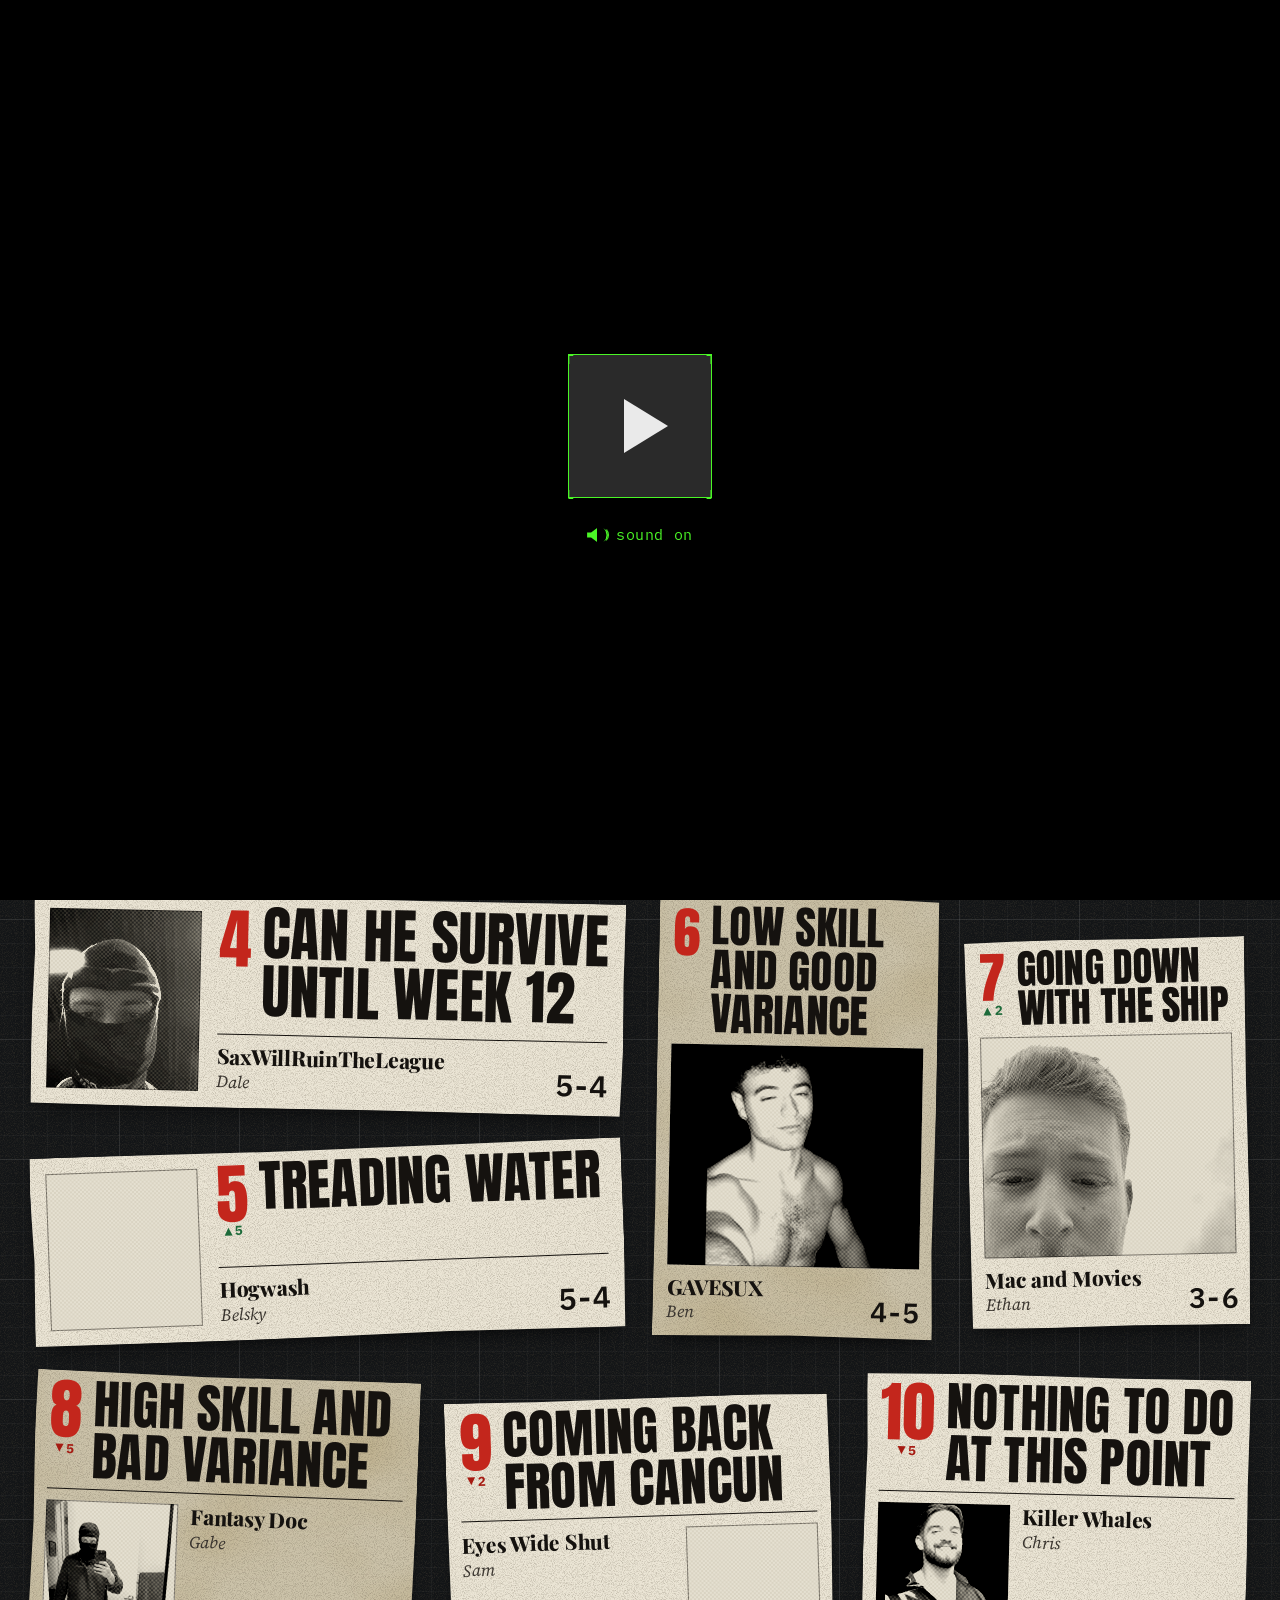
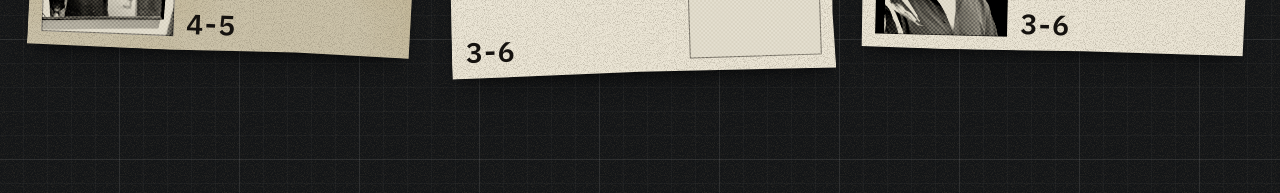
==== index.html @ fb2c1b66 "Week 10 edition: newspaper theme, cutscene, team/standings/history/sim views Baseline before the pri" ====
<!doctype html>
<html lang="en">
<head>
<meta charset="utf-8">
<meta name="viewport" content="width=device-width, initial-scale=1, viewport-fit=cover">
<title>The Brookdale League — Week 10 Power Rankings</title>
<meta name="theme-color" content="#ddd6c4">
<meta name="color-scheme" content="light">
<link rel="icon" type="image/svg+xml" href="data:image/svg+xml,%3Csvg xmlns='http://www.w3.org/2000/svg' viewBox='0 0 64 64'%3E%3Crect width='64' height='64' fill='%23ddd6c4'/%3E%3Crect x='6' y='6' width='52' height='5' fill='%2315120f'/%3E%3Crect x='6' y='13' width='52' height='1.5' fill='%2315120f'/%3E%3Ctext x='32' y='52' text-anchor='middle' font-family='Georgia,Times New Roman,serif' font-weight='700' font-size='44' fill='%2315120f'%3EB%3C/text%3E%3Crect x='6' y='56' width='52' height='3' fill='%23c3261c'/%3E%3C/svg%3E">

<link rel="preconnect" href="https://fonts.googleapis.com">
<link rel="preconnect" href="https://fonts.gstatic.com" crossorigin>
<link rel="stylesheet" href="https://fonts.googleapis.com/css2?family=Anton&family=IBM+Plex+Mono:ital,wght@0,400;0,500;0,600;0,700;1,400&family=Playfair+Display:ital,wght@0,400..900;1,400..900&family=Source+Serif+4:ital,opsz,wght@0,8..60,400..700;1,8..60,400..700&family=UnifrakturCook:wght@700&display=swap">

<link rel="stylesheet" href="css/base.css">
<link rel="stylesheet" href="css/front.css">
<link rel="stylesheet" href="css/intro.css">
<link rel="stylesheet" href="css/team.css">
<link rel="stylesheet" href="css/roster.css">
<link rel="stylesheet" href="css/standings.css">
<link rel="stylesheet" href="css/history.css">
<link rel="stylesheet" href="css/sim.css">
<link rel="stylesheet" href="css/fx.css">
<link rel="stylesheet" href="css/clutter.css">
</head>
<body>
<div id="app"></div>
<noscript>
  <div class="noscript">
    <p class="noscript__name">The Brookdale League</p>
    <p>Week 10 Power Rankings. This site needs JavaScript turned on.</p>
  </div>
</noscript>

<script src="js/data.js"></script>
<script src="js/writeups.js"></script>
<script src="js/history.js"></script>
<script src="js/players.js"></script>
<script src="js/stats.js"></script>
<script src="js/sim-engine.js"></script>
<script src="js/app.js"></script>
<script src="js/front.js"></script>
<script src="js/charts.js"></script>
<script src="js/roster.js"></script>
<script src="js/team.js"></script>
<script src="js/standings.js"></script>
<script src="js/history-view.js"></script>
<script src="js/sim.js"></script>
<script src="js/atlas.js"></script>
<script src="js/fx.js"></script>
<script src="js/clutter.js"></script>
<script src="js/player.js"></script>
<script src="js/intro.js"></script>
<script>APP.boot();</script>
</body>
</html>
---- css/base.css ----
/* ============================================================================
   THE BROOKDALE LEAGUE — WEEK 10 — base.css
   Tokens, reset, type, paper texture and the shared components every view builds on.

   LOOK   Aged newsprint, black ink, one spot red. Sheets of paper lie on a black cutting mat ("the desk").
          Square corners everywhere. No gradients as decoration, no rounded cards, no blur.

   TOKENS (names are fixed by the build spec)
     --paper --paper-2 --paper-3     newsprint: page stock / fresher clipping stock / yellowed stock
     --ink --ink-2 --ink-3           black ink / body grey / faded (still AA on --paper for text >= 13px)
     --rule                          hairlines
     --red                           the one spot colour (rank numerals, the playoff cut line, hover ink)
     --good --bad                    W / L, up / down
     --desk                          dark backdrop behind clippings
     --hl                            highlighter yellow (use with mix-blend-mode: multiply, see .hl)
     --f-mast --f-scream --f-head --f-body --f-data     the five families
     --shadow-clip                   box-shadow of a clipping lying on the desk or on the page
   Extra tokens (shell's own, free to use):
     --tex-grain --tex-blotch        SVG paper textures, e.g.  background: var(--paper-2) var(--tex-grain);
     --gutter                        side padding of the page (16 / 24 / 32px)
     --page                          max width of a text/table page (1180px);  --page-wide 1600px
     --nav-h                         height of the sticky nav (use for your own sticky offsets: top: var(--nav-h))
     --fs-00 .. --fs-8               type scale: 11 12 13 15 17 21 24 30 36 48 px (rem based)
     --sp-1 .. --sp-8                spacing: 4 8 12 16 24 32 48 64 px

   COMPONENTS  (class — what it is — markup)
     Shell
       .masthead  .masthead__name  .masthead__edition      built by app.js on every route
       .nav  .nav__link[aria-current="page"]               sticky section nav, 4 equal cells on phones
       .view                                               the view root (<main id="view" data-view="...">)
     Layout
       .page            centred content column on the paper, with gutters.  .page--wide for wide compositions.
       .desk            full-bleed black cutting mat; lay .clipping elements on it.  Give it your own padding.
       .stack           vertical rhythm helper: direct children get --stack-gap (default --sp-5) between them.
     Headings and text
       .section-head    <h2 class="section-head"><span>Title</span><small class="section-head__aside">optional</small></h2>
                        thick-thin rule above, hairline below.   .section-head--center: title centred between rules.
       .headline        Anton caps, the tagline / screamer face.  Size it yourself (font-size) — line-height is set.
       .h-serif         Playfair Display display heading.
       .label           small mono caps label (column heads, stat labels).
       .num             tabular figures in the data face.
       .prose           running text (write-ups): measure-limited paragraphs.   .prose--cols: 2 columns from 900px.
       .hl              highlighter-yellow marker stroke behind inline text.
       .rule .rule--thick .rule--double    horizontal rules (<hr class="rule">)
     Clipping
       .clipping        a cut-out piece of paper.  <div class="clipping" style="--rot:-1.5deg"> … </div>
                        --rot (rotation, keep within ±2.5deg), --clip-pad (inner padding), --clip-paper (stock colour).
                        Modifiers: .clipping--aged (yellowed stock)  .clipping--flat (no rotation)
                                   .clipping--cut2 / --cut3 (different scissor cuts)
                                   .clipping--link (use on <a>/<button>: lifts on hover, press feedback, focus ring)
                        Optional first child: <i class="tape"></i> (strip of tape, top centre; .tape--left / .tape--right
                        for a corner strip) or <i class="pin"></i> (red map pin, top centre).
     Photo
       .news-photo      <figure class="news-photo"><img src alt></figure> — printed-on-newsprint treatment
                        (greyscale, hard contrast, halftone screen). Set its size/aspect-ratio yourself; the image covers.
                        --photo-pos (object-position, default 50% 28%).  .news-photo--plain: no halftone screen.
                        --photo-gain is set by APP.photo() to lift underexposed pictures (leave it alone).
                        <figcaption class="news-photo__cap"> for a caption line under it (put it after the figure).
     Tables
       .table-scroll    horizontal scroll container for a wide table (keeps the page from scrolling sideways).
       table.data       dense agate table, tabular figures.  th/td.num = right aligned numbers;  td.team = serif name cell.
                        Modifiers: .data--dense   .data--sticky (first column stays put while scrolling sideways)
                        Rows: tr.is-hl (highlighter)   tr.cut (red playoff cut line under this row)
                        Sortable header: <th aria-sort="descending"><button class="data__sort">PF</button></th>
     Controls
       .btn             button / link button.  .btn--primary (ink)  .btn--red  .btn--ghost (no box)  .btn--sm  .btn--block
       .select          put on the <select> itself.   .input for text/number inputs.   .field = label + control stack.
       .seg             segmented control / tabs: <div class="seg" role="tablist"><button aria-selected="true">…</button>…</div>
                        selected = [aria-selected="true"], [aria-pressed="true"], [aria-current] or .is-on.
                        .seg--block (full width, equal cells)   .seg--scroll (one row, scrolls sideways on phones)
     Stats
       .stat            <div class="stat"><span class="stat__label">Points for</span><b class="stat__value">1,205.52</b>
                        <span class="stat__sub">1st</span></div>   .stat-grid lays a set of them out.
       .tip             a term with a tooltip: <span class="tip" data-tip="Explanation" tabindex="0">xW</span>
                        Any element with data-tip gets the popover (hover on desktop, tap on touch, focus on keyboard);
                        .tip only adds the dotted underline.  data-tip-title adds a bold first line.  Use APP.tip(el, text).
       .tip-pop         the popover itself (built by app.js).
     Results and movement
       .w .l .t         win / loss / tie text colour           .up .down .flat   movement colour
       .res             W/L box: <span class="res res--w">W</span>  (.res--l, .res--t);  .res-row = a strip of them
       .mover           rank/odds movement marker: <span class="mover up">7</span> (▲ / ▼ / bar drawn by CSS). APP.mover(n).
       .odds            odds chip: <span class="odds"><span class="odds__label">Playoffs</span><span class="odds__val">-400</span></span>
                        label part is optional.  Add <span class="odds__delta up">+12</span> for a change.
       .bar             share of a whole as an ink bar: <span class="bar" style="--v: 62%"></span>  (.bar--red / --good / --bad).
                        Fills its cell; give it a width if you need one.
     Utility
       .sr-only         visually hidden, still read by screen readers
   ============================================================================ */

/* ---------- 1. tokens ---------- */
:root {
  --paper:   #ddd6c4;
  --paper-2: #ebe5d5;
  --paper-3: #cbc2a9;
  --ink:     #15120f;
  --ink-2:   #3b3630;
  --ink-3:   #62594d;
  --rule:    rgba(21, 18, 15, 0.3);
  --red:     #c3261c;
  --good:    #1c6a39;
  --bad:     #a61b12;
  --desk:    #131517;
  --hl:      #f6e34f;

  /* print-FX spot inks (comic / offset-print effects: css/fx.css, css/clutter.css, css/intro.css). Deliberately muted. */
  --fx-teal:    #2f8f8a;     /* the "cyan plate" */
  --fx-rose:    #c2456a;     /* the "magenta plate" */
  --fx-mustard: #d9a521;     /* the "yellow plate" */
  --fx-off:     3px;         /* misregistration offset between plates */
  /* halftone screens: use as background-image with your own background-size (e.g. 6px 6px) */
  --fx-dots:      radial-gradient(circle at 50% 50%, currentColor 0 34%, transparent 36%);
  --fx-dots-ink:  radial-gradient(circle at 50% 50%, rgba(21, 18, 15, 0.55) 0 34%, transparent 36%);
  --fx-dots-red:  radial-gradient(circle at 50% 50%, rgba(195, 38, 28, 0.6) 0 34%, transparent 36%);
  --fx-dots-teal: radial-gradient(circle at 50% 50%, rgba(47, 143, 138, 0.6) 0 34%, transparent 36%);
  --fx-hatch:     repeating-linear-gradient(135deg, rgba(21, 18, 15, 0.5) 0 1.5px, transparent 1.5px 6px);

  --f-mast:   "UnifrakturCook", "UnifrakturMaguntia", "Old English Text MT", "Luminari", serif;
  --f-scream: "Anton", "Impact", "Haettenschweiler", "Arial Narrow Bold", "Arial Narrow", sans-serif;
  --f-head:   "Playfair Display", "Didot", "Bodoni 72", "Bodoni MT", Georgia, serif;
  --f-body:   "Source Serif 4", "Source Serif Pro", "Iowan Old Style", "Charter", Georgia, serif;
  --f-data:   "IBM Plex Mono", ui-monospace, "SF Mono", "SFMono-Regular", Menlo, Consolas, monospace;

  --shadow-clip: 0 1px 1px rgba(0, 0, 0, 0.3), 0 3px 5px rgba(0, 0, 0, 0.22), 0 14px 22px -8px rgba(0, 0, 0, 0.5);
  --shadow-lift: 0 2px 2px rgba(0, 0, 0, 0.26), 0 10px 14px rgba(0, 0, 0, 0.24), 0 30px 34px -12px rgba(0, 0, 0, 0.55);

  /* paper grain: fine dark speckle. blotch: large uneven staining. Both tile. */
  --tex-grain: url("data:image/svg+xml,%3Csvg xmlns='http://www.w3.org/2000/svg' width='240' height='240'%3E%3Cfilter id='n' x='0' y='0' width='100%25' height='100%25'%3E%3CfeTurbulence type='fractalNoise' baseFrequency='1.1' numOctaves='2' seed='11' stitchTiles='stitch'/%3E%3CfeColorMatrix values='0 0 0 0 .1 0 0 0 0 .08 0 0 0 0 .05 0 0 0 .7 -.3'/%3E%3C/filter%3E%3Crect width='100%25' height='100%25' filter='url(%23n)'/%3E%3C/svg%3E");
  --tex-blotch: url("data:image/svg+xml,%3Csvg xmlns='http://www.w3.org/2000/svg' width='700' height='700'%3E%3Cfilter id='b' x='0' y='0' width='100%25' height='100%25'%3E%3CfeTurbulence type='fractalNoise' baseFrequency='.006 .009' numOctaves='3' seed='4' stitchTiles='stitch'/%3E%3CfeColorMatrix values='0 0 0 0 .42 0 0 0 0 .32 0 0 0 0 .14 0 0 0 .9 -.36'/%3E%3C/filter%3E%3Crect width='100%25' height='100%25' filter='url(%23b)'/%3E%3C/svg%3E");

  --gutter: 16px;
  --page: 1180px;
  --page-wide: 1600px;
  --nav-h: 46px;

  --fs-00: 0.6875rem;
  --fs-0:  0.75rem;
  --fs-1:  0.8125rem;
  --fs-2:  0.9375rem;
  --fs-3:  1.0625rem;
  --fs-4:  1.3125rem;
  --fs-5:  1.5rem;
  --fs-6:  1.875rem;
  --fs-7:  2.25rem;
  --fs-8:  3rem;

  --sp-1: 4px;  --sp-2: 8px;  --sp-3: 12px; --sp-4: 16px;
  --sp-5: 24px; --sp-6: 32px; --sp-7: 48px; --sp-8: 64px;
}
@media (min-width: 700px)  { :root { --gutter: 24px; } }
@media (min-width: 1100px) { :root { --gutter: 32px; --nav-h: 48px; } }

/* ---------- 2. reset ---------- */
*, *::before, *::after { box-sizing: border-box; }
html {
  -webkit-text-size-adjust: 100%; text-size-adjust: 100%;
  -webkit-tap-highlight-color: transparent;
  background: var(--paper);
}
body {
  margin: 0;
  min-height: 100vh; min-height: 100dvh;
  background: var(--paper) var(--tex-grain);
  color: var(--ink);
  font-family: var(--f-body);
  font-size: var(--fs-3);
  line-height: 1.55;
  font-optical-sizing: auto;
  -webkit-font-smoothing: antialiased; -moz-osx-font-smoothing: grayscale;
  text-rendering: optimizeLegibility;
  overflow-wrap: break-word;
}
h1, h2, h3, h4, h5, h6, p, figure, blockquote, dl, dd, ol, ul { margin: 0; }
ol, ul { padding: 0; list-style: none; }
h1, h2, h3, h4 { font-family: var(--f-head); font-weight: 800; line-height: 1.12; letter-spacing: -0.01em; text-wrap: balance; }
h1 { font-size: var(--fs-7); }
h2 { font-size: var(--fs-6); }
h3 { font-size: var(--fs-5); }
h4 { font-size: var(--fs-4); }
img, svg, video, canvas { display: block; max-width: 100%; }
img { height: auto; }
a { color: inherit; text-decoration-thickness: 1px; text-underline-offset: 0.18em; }
a:hover { color: var(--red); }
button, input, select, textarea { font: inherit; color: inherit; margin: 0; }
button { background: none; border: 0; padding: 0; cursor: pointer; border-radius: 0; }
table { border-collapse: collapse; border-spacing: 0; }
hr { border: 0; margin: 0; }
b, strong { font-weight: 700; }
::selection { background: var(--hl); color: var(--ink); }
:focus-visible { outline: 2px solid var(--red); outline-offset: 2px; }
[tabindex="-1"]:focus { outline: none; }
[hidden] { display: none !important; }

/* While the intro overlay is up the app underneath must not scroll. */
html.intro-active, html.intro-active body { overflow: hidden; }

.sr-only {
  position: absolute !important; width: 1px; height: 1px; margin: -1px; padding: 0; border: 0;
  overflow: hidden; clip: rect(0 0 0 0); clip-path: inset(50%); white-space: nowrap;
}

/* ---------- 3. shell: masthead, nav, view root ---------- */
#app { display: flex; flex-direction: column; min-height: 100vh; min-height: 100dvh; }

.masthead {
  padding: 10px var(--gutter) 0;
  text-align: center;
}
.masthead__name {
  display: block;
  font-family: var(--f-mast); font-weight: 700;
  font-size: clamp(2.05rem, 9.7vw, 5.6rem);
  line-height: 1.02;
  letter-spacing: -0.005em;
  white-space: nowrap;
  color: var(--ink); text-decoration: none;
  padding: 2px 0 8px;
}
.masthead__name:hover { color: var(--ink); }
.masthead__edition {
  display: flex; justify-content: space-between; align-items: baseline; gap: var(--sp-3);
  max-width: var(--page-wide); margin: 0 auto;
  border-top: 3px solid var(--ink);
  padding: 5px 0 6px;
  font-family: var(--f-body); font-weight: 600;
  font-size: var(--fs-1); line-height: 1.3;
  letter-spacing: 0.01em;
  position: relative;
}
.masthead__edition::before {            /* the thin rule of the thick-thin pair */
  content: ""; position: absolute; left: 0; right: 0; top: 2px;
  border-top: 1px solid var(--ink);
}
.masthead__edition > * { padding-top: 3px; white-space: nowrap; }
.masthead__edition time { font-weight: 400; font-style: italic; }

.nav {
  position: sticky; top: 0; z-index: 40;
  display: grid; grid-template-columns: repeat(4, 1fr);
  background: var(--paper) var(--tex-grain);
  border-top: 1px solid var(--ink);
  border-bottom: 2px solid var(--ink);
}
.nav__link {
  display: flex; align-items: center; justify-content: center;
  min-height: var(--nav-h);
  padding: 0 4px;
  font-family: var(--f-head); font-weight: 700;
  font-size: 0.9375rem; line-height: 1;
  letter-spacing: 0.005em;
  white-space: nowrap;
  text-decoration: none; color: var(--ink);
  border-left: 1px solid var(--rule);
}
.nav__link:first-child { border-left: 0; }
.nav__link:hover { color: var(--red); }
.nav__link[aria-current="page"] { background: var(--ink); color: var(--paper-2); border-left-color: var(--ink); }
.nav__link[aria-current="page"] + .nav__link { border-left-color: var(--ink); }
.nav__link:focus-visible { outline-offset: -4px; }
@media (max-width: 359px) { .nav__link { font-size: 0.8125rem; } }

.view { flex: 1 0 auto; display: flow-root; padding-bottom: 88px; min-width: 0; }

@media (min-width: 700px) {
  .masthead { padding-top: 16px; }
  .masthead__name { padding-bottom: 12px; }
  .masthead__edition { font-size: var(--fs-2); padding: 6px 0 8px; }
  .nav { display: flex; justify-content: center; }
  .nav__link { padding: 0 26px; font-size: 1rem; }
  .nav__link:first-child { border-left: 1px solid var(--rule); }
  .nav__link:last-child { border-right: 1px solid var(--rule); }
  .nav__link[aria-current="page"]:last-child { border-right-color: var(--ink); }
}
@media (min-width: 1100px) { .masthead__edition { font-size: var(--fs-3); } }

.noscript { padding: 48px var(--gutter); text-align: center; }
.noscript__name { font-family: var(--f-mast); font-size: 2.2rem; line-height: 1.1; margin-bottom: 12px; }

/* ---------- 4. layout ---------- */
.page { width: min(100% - 2 * var(--gutter), var(--page)); margin-inline: auto; padding-top: var(--sp-5); }
.page--wide { width: min(100% - 2 * var(--gutter), var(--page-wide)); }

.desk {
  background-color: var(--desk);
  background-image:
    var(--tex-grain),
    linear-gradient(rgba(255, 255, 255, 0.075) 1px, transparent 1px),
    linear-gradient(90deg, rgba(255, 255, 255, 0.075) 1px, transparent 1px),
    linear-gradient(rgba(255, 255, 255, 0.032) 1px, transparent 1px),
    linear-gradient(90deg, rgba(255, 255, 255, 0.032) 1px, transparent 1px);
  background-size: 240px 240px, 120px 120px, 120px 120px, 24px 24px, 24px 24px;
  background-position: 0 0, -1px -1px, -1px -1px, -1px -1px, -1px -1px;
  color: var(--paper-2);
}

.stack > * + * { margin-top: var(--stack-gap, var(--sp-5)); }

/* ---------- 5. headings and text ---------- */
.section-head {
  display: flex; align-items: baseline; justify-content: space-between; gap: var(--sp-3);
  position: relative;
  border-top: 3px solid var(--ink);
  border-bottom: 1px solid var(--rule);
  padding: 11px 0 7px;
  font-family: var(--f-head); font-weight: 900;
  font-size: var(--fs-5); line-height: 1.1;
  letter-spacing: -0.012em;
}
.section-head::before { content: ""; position: absolute; left: 0; right: 0; top: 2px; border-top: 1px solid var(--ink); }
.section-head__aside {
  font-family: var(--f-data); font-weight: 500; font-size: var(--fs-0); letter-spacing: 0.02em;
  color: var(--ink-3); white-space: nowrap;
}
.section-head--center { justify-content: center; text-align: center; }
@media (min-width: 700px) { .section-head { font-size: var(--fs-6); padding-top: 13px; } }

.headline {
  font-family: var(--f-scream); font-weight: 400;
  text-transform: uppercase;
  line-height: 0.96;
  letter-spacing: 0.004em;
  text-wrap: balance;
  overflow-wrap: normal; word-break: normal; hyphens: manual;   /* headline words never break mid-word */
  color: var(--ink);
}
.h-serif { font-family: var(--f-head); font-weight: 800; line-height: 1.12; letter-spacing: -0.01em; }
.label {
  font-family: var(--f-data); font-weight: 500; font-size: var(--fs-00);
  text-transform: uppercase; letter-spacing: 0.07em; line-height: 1.3;
  color: var(--ink-3);
}
.num { font-family: var(--f-data); font-variant-numeric: tabular-nums lining-nums; }

.prose { max-width: 66ch; font-size: var(--fs-3); line-height: 1.6; hyphens: auto; }
.prose p + p { margin-top: 0.85em; }
@media (min-width: 900px) {
  .prose--cols { max-width: none; columns: 2; column-gap: 36px; column-rule: 1px solid var(--rule); }
  .prose--cols p { break-inside: avoid-column; }
}

.hl {
  background: linear-gradient(transparent 12%, var(--hl) 12%, var(--hl) 88%, transparent 88%);
  padding: 0 0.18em; margin: 0 -0.18em;
  -webkit-box-decoration-break: clone; box-decoration-break: clone;
  mix-blend-mode: multiply;
}

.rule { border-top: 1px solid var(--rule); }
.rule--thick { border-top: 3px solid var(--ink); }
.rule--double { height: 6px; border-top: 3px solid var(--ink); border-bottom: 1px solid var(--ink); }

/* ---------- 6. clipping ---------- */
.clipping {
  --rot: 0deg;
  --clip-pad: 14px;
  --clip-paper: var(--paper-2);
  --cut: polygon(0 2px, 31% 0, 67% 1px, 100% 0, calc(100% - 1px) 38%, 100% 71%, calc(100% - 2px) 100%, 58% calc(100% - 1px), 22% 100%, 1px calc(100% - 1px), 0 64%, 2px 27%);
  position: relative; isolation: isolate;
  display: block;
  padding: var(--clip-pad);
  color: var(--ink);
  text-decoration: none;
  transform: rotate(var(--rot));
}
.clipping::before {                      /* the paper, scissor-cut */
  content: ""; position: absolute; inset: 0; z-index: -1;
  background: var(--clip-paper) var(--tex-grain);
  clip-path: var(--cut);
}
.clipping::after {                       /* its shadow on the desk */
  content: ""; position: absolute; inset: 3px; z-index: -2;
  box-shadow: var(--shadow-clip);
  transition: box-shadow 0.16s ease;
}
.clipping--aged { --clip-paper: var(--paper-3); }
.clipping--aged::before { background: var(--tex-grain), var(--tex-blotch), var(--clip-paper); }
.clipping--flat { --rot: 0deg; }
.clipping--cut2 { --cut: polygon(1px 0, 44% 2px, 100% 0, 100% 52%, calc(100% - 2px) 100%, 70% calc(100% - 2px), 36% 100%, 0 calc(100% - 1px), 2px 55%, 0 20%); }
.clipping--cut3 { --cut: polygon(0 0, 24% 1px, 80% 0, calc(100% - 1px) 2px, 100% 44%, calc(100% - 2px) 80%, 100% 100%, 49% calc(100% - 2px), 0 100%, 1px 70%, 0 33%); }

.clipping--link { cursor: pointer; transition: transform 0.16s cubic-bezier(0.2, 0.7, 0.3, 1); -webkit-touch-callout: none; }
.clipping--link:hover { color: var(--ink); }
@media (hover: hover) {
  .clipping--link:hover { transform: rotate(calc(var(--rot) * 0.25)) translateY(-4px) scale(1.012); z-index: 2; }
  .clipping--link:hover::after { box-shadow: var(--shadow-lift); }
}
.clipping--link:active { transform: rotate(var(--rot)) scale(0.985); }
.clipping--link:focus-visible { outline: 3px solid var(--red); outline-offset: 3px; z-index: 2; }

.tape {
  position: absolute; z-index: 1; top: -11px; left: 50%;
  width: 92px; height: 24px; margin-left: -46px;
  background: rgba(226, 214, 160, 0.62);
  box-shadow: 0 1px 2px rgba(0, 0, 0, 0.18);
  transform: rotate(-2.5deg);
  clip-path: polygon(0 0, 3% 22%, 0 44%, 3% 68%, 0 100%, 100% 100%, 97% 76%, 100% 52%, 97% 28%, 100% 0);
  pointer-events: none;
}
.tape--left  { left: 4px; top: -6px; margin-left: -30px; transform: rotate(-38deg); }
.tape--right { left: auto; right: 4px; top: -6px; margin-left: 0; margin-right: -30px; transform: rotate(36deg); }
.pin {
  position: absolute; z-index: 1; top: -7px; left: 50%;
  width: 16px; height: 16px; margin-left: -8px; border-radius: 50%;
  background: var(--red);
  box-shadow: inset -2px -3px 0 rgba(0, 0, 0, 0.25), inset 2px 2px 0 rgba(255, 255, 255, 0.28), 2px 5px 4px rgba(0, 0, 0, 0.45);
  pointer-events: none;
}

/* ---------- 7. newspaper photo ---------- */
.news-photo {
  --photo-pos: 50% 28%;
  position: relative; isolation: isolate;
  overflow: hidden;
  background: #d9d3c2;
  outline: 1px solid rgba(21, 18, 15, 0.55); outline-offset: -1px;
}
.news-photo img {
  width: 100%; height: 100%;
  object-fit: cover; object-position: var(--photo-pos);
  filter: grayscale(1) brightness(var(--photo-gain, 1)) contrast(1.32) brightness(1.1);   /* --photo-gain: set by APP.photo for underexposed pictures */
  mix-blend-mode: multiply;               /* whites become bare newsprint, blacks stay ink */
}
.news-photo::after {                      /* halftone screen: 45deg dot lattice that eats into the ink */
  content: ""; position: absolute; inset: 0; pointer-events: none;
  background-image:
    radial-gradient(circle at 25% 25%, #e6e0d0 0, #e6e0d0 26%, transparent 31%),
    radial-gradient(circle at 75% 75%, #e6e0d0 0, #e6e0d0 26%, transparent 31%);
  background-size: 4px 4px;
  mix-blend-mode: soft-light;
  opacity: 0.85;
}
.news-photo--plain::after { display: none; }
.news-photo.is-missing img { visibility: hidden; }
.news-photo__cap {
  margin-top: 6px;
  font-family: var(--f-body); font-size: var(--fs-1); line-height: 1.35; color: var(--ink-2);
}

/* ---------- 8. tables ---------- */
.table-scroll {
  position: relative;                      /* contains absolutely positioned bits (.sr-only) so they scroll with the table */
  overflow-x: auto; overscroll-behavior-x: contain;
  -webkit-overflow-scrolling: touch;
  scrollbar-width: thin; scrollbar-color: var(--ink-3) transparent;
  max-width: 100%;
}
.table-scroll::-webkit-scrollbar { height: 6px; }
.table-scroll::-webkit-scrollbar-thumb { background: var(--ink-3); }

.data {
  width: 100%;
  font-family: var(--f-data); font-size: var(--fs-1); line-height: 1.25;
  font-variant-numeric: tabular-nums lining-nums;
  border-top: 2px solid var(--ink);
  border-bottom: 2px solid var(--ink);
}
.data caption {
  caption-side: top; text-align: left; padding: 0 0 6px;
  font-family: var(--f-head); font-weight: 800; font-size: var(--fs-4); line-height: 1.15;
}
.data th, .data td { padding: 9px 10px; text-align: left; vertical-align: middle; white-space: nowrap; }
.data th:first-child, .data td:first-child { padding-left: 4px; }
.data th:last-child, .data td:last-child { padding-right: 4px; }
.data thead th {
  font-weight: 600; font-size: var(--fs-00); text-transform: uppercase; letter-spacing: 0.06em;
  color: var(--ink-2);
  border-bottom: 1px solid var(--ink);
  padding-top: 7px; padding-bottom: 6px;
  vertical-align: bottom;
}
.data tbody tr + tr > * { border-top: 1px solid var(--rule); }
.data tbody th { font-weight: 600; }
.data .num { text-align: right; }
.data .ctr { text-align: center; }
.data td.team, .data th.team {
  font-family: var(--f-head); font-weight: 700; font-size: var(--fs-2); letter-spacing: -0.005em;
}
.data td.team a, .data th.team a { text-decoration: none; }
.data td.team a:hover, .data th.team a:hover { text-decoration: underline; }
.data tfoot td, .data tfoot th { border-top: 1px solid var(--ink); font-weight: 600; }
.data--dense th, .data--dense td { padding: 5px 7px; }
.data--dense { font-size: var(--fs-0); }
@media (min-width: 700px) { .data { font-size: 0.875rem; } .data--dense { font-size: var(--fs-1); } }
@media (hover: hover) { .data tbody tr:hover > * { background: rgba(21, 18, 15, 0.055); } }
.data tr.is-hl > * { background: rgba(246, 227, 79, 0.5); }
.data tbody tr.cut > * { border-bottom: 2px solid var(--red); }
.data tbody tr.cut + tr > * { border-top: 0; }

.data--sticky th:first-child, .data--sticky td:first-child {
  position: sticky; left: 0; z-index: 1;
  background: var(--paper) var(--tex-grain);
  box-shadow: 1px 0 0 var(--rule);
}
.data--sticky tr.is-hl > :first-child { background: #ecdf8a; }

.data__sort {
  font: inherit; text-transform: inherit; letter-spacing: inherit; color: inherit;
  display: inline-flex; align-items: center; gap: 4px;
  min-height: 32px; margin: -8px 0; padding: 0;
  cursor: pointer;
}
.data__sort::after { content: ""; width: 0; height: 0; border: 4px solid transparent; border-top-color: var(--rule); border-bottom: 0; }
th[aria-sort="descending"] .data__sort::after { border-top-color: var(--red); }
th[aria-sort="ascending"] .data__sort::after { border: 4px solid transparent; border-bottom-color: var(--red); border-top: 0; }
th[aria-sort] { color: var(--ink); }
@media (pointer: coarse) { .data__sort { min-height: 44px; min-width: 44px; margin: -14px 0; } .data th.num .data__sort { justify-content: flex-end; } }

/* ---------- 9. controls ---------- */
.btn {
  display: inline-flex; align-items: center; justify-content: center; gap: 8px;
  min-height: 44px; padding: 0 18px;
  font-family: var(--f-data); font-weight: 600; font-size: var(--fs-2); line-height: 1;
  letter-spacing: 0.01em;
  color: var(--ink); background: var(--paper-2);
  border: 1.5px solid var(--ink);
  box-shadow: 3px 3px 0 var(--ink);
  text-decoration: none; white-space: nowrap;
  cursor: pointer; user-select: none; -webkit-user-select: none;
  transition: transform 0.06s ease, box-shadow 0.06s ease;
}
.btn:hover { color: var(--ink); background: var(--hl); }
.btn:active { transform: translate(3px, 3px); box-shadow: 0 0 0 var(--ink); }
.btn--primary { background: var(--ink); color: var(--paper-2); box-shadow: 3px 3px 0 var(--ink-3); }
.btn--primary:hover { background: var(--red); color: #fff; border-color: var(--red); }
.btn--red { background: var(--red); color: #fff; border-color: var(--ink); }
.btn--red:hover { background: var(--ink); color: var(--paper-2); }
.btn--ghost { background: transparent; border-color: transparent; box-shadow: none; padding: 0 8px; text-decoration: underline; text-underline-offset: 0.2em; }
.btn--ghost:hover { background: transparent; color: var(--red); }
.btn--ghost:active { transform: none; }
.btn--sm { min-height: 36px; padding: 0 12px; font-size: var(--fs-1); box-shadow: 2px 2px 0 var(--ink); }
.btn--sm:active { transform: translate(2px, 2px); }
.btn--block { display: flex; width: 100%; }
.btn[disabled], .btn[aria-disabled="true"] { opacity: 0.45; pointer-events: none; box-shadow: none; }
@media (pointer: coarse) { .btn--sm { min-height: 44px; } }

.select, .input {
  min-height: 44px; max-width: 100%;
  padding: 0 12px;
  font-family: var(--f-data); font-weight: 500; font-size: 1rem; line-height: 1.2;   /* 16px: no zoom-on-focus on iOS */
  color: var(--ink); background-color: var(--paper-2);
  border: 1.5px solid var(--ink); border-radius: 0;
  -webkit-appearance: none; appearance: none;
}
.select {
  padding-right: 38px;
  background-image: url("data:image/svg+xml,%3Csvg xmlns='http://www.w3.org/2000/svg' width='12' height='8' viewBox='0 0 12 8'%3E%3Cpath d='M0 0h12L6 8z' fill='%2315120f'/%3E%3C/svg%3E");
  background-repeat: no-repeat; background-position: right 13px center;
  cursor: pointer; text-overflow: ellipsis;
}
.select:hover, .input:hover { background-color: #f3eee0; }
.select:focus-visible, .input:focus-visible { outline: 2px solid var(--red); outline-offset: 1px; }
.field { display: flex; flex-direction: column; gap: 5px; min-width: 0; }
.field > .label { color: var(--ink-2); }

.seg {
  display: inline-flex; max-width: 100%;
  border: 1.5px solid var(--ink);
  background: var(--paper-2);
}
.seg > * {
  flex: 0 0 auto;
  display: inline-flex; align-items: center; justify-content: center;
  min-height: 44px; padding: 0 14px;
  font-family: var(--f-data); font-weight: 600; font-size: var(--fs-1); line-height: 1; letter-spacing: 0.01em;
  color: var(--ink); background: transparent; text-decoration: none; white-space: nowrap;
  border: 0; border-left: 1.5px solid var(--ink); border-radius: 0;
  cursor: pointer;
}
.seg > :first-child { border-left: 0; }
.seg > :hover { background: var(--hl); color: var(--ink); }
.seg > [aria-selected="true"], .seg > [aria-pressed="true"], .seg > [aria-current], .seg > .is-on,
.seg > [aria-selected="true"]:hover, .seg > [aria-pressed="true"]:hover, .seg > [aria-current]:hover, .seg > .is-on:hover {
  background: var(--ink); color: var(--paper-2);
}
.seg > :focus-visible { outline-offset: -4px; }
.seg--block { display: flex; }
.seg--block > * { flex: 1 1 0; min-width: 0; padding: 0 6px; }
.seg--scroll { display: flex; overflow-x: auto; scrollbar-width: none; -webkit-overflow-scrolling: touch; }
.seg--scroll::-webkit-scrollbar { display: none; }

/* ---------- 10. stats, tooltip ---------- */
.stat-grid { display: grid; grid-template-columns: repeat(auto-fill, minmax(132px, 1fr)); gap: var(--sp-4) var(--sp-5); }
.stat { display: flex; flex-direction: column; gap: 2px; border-top: 2px solid var(--ink); padding-top: 7px; min-width: 0; }
.stat__label {
  font-family: var(--f-data); font-weight: 500; font-size: var(--fs-00);
  text-transform: uppercase; letter-spacing: 0.07em; line-height: 1.3; color: var(--ink-3);
}
.stat__value {
  font-family: var(--f-data); font-weight: 600; font-size: var(--fs-5); line-height: 1.1;
  font-variant-numeric: tabular-nums lining-nums; letter-spacing: -0.02em;
}
.stat__sub { font-family: var(--f-data); font-size: var(--fs-0); line-height: 1.3; color: var(--ink-2); }

.tip { text-decoration: underline dotted var(--ink-3); text-decoration-thickness: 1px; text-underline-offset: 0.22em; cursor: help; }
[data-tip] { -webkit-touch-callout: none; }
@media (pointer: coarse) {                /* a 44px tall tap area around a tooltip term, without moving the text */
  .tip { position: relative; }
  .tip::after { content: ""; position: absolute; left: -8px; right: -8px; top: 50%; height: 44px; min-width: 44px; transform: translateY(-50%); }
}
.tip-pop {
  position: fixed; z-index: 90; left: 0; top: 0;
  width: max-content; max-width: min(280px, calc(100vw - 16px));
  padding: 9px 11px 10px;
  background: var(--ink); color: var(--paper-2);
  font-family: var(--f-data); font-weight: 400; font-size: var(--fs-0); line-height: 1.45;
  white-space: pre-line; text-align: left; text-transform: none; letter-spacing: 0;
  box-shadow: 0 6px 14px -4px rgba(0, 0, 0, 0.5);
  pointer-events: none;
}
.tip-pop[hidden] { display: none; }
.tip-pop__title { display: block; font-weight: 700; color: #fff; margin-bottom: 2px; }
.tip-pop::after {                         /* pointer */
  content: ""; position: absolute; left: var(--tip-arrow, 50%); margin-left: -6px;
  border: 6px solid transparent;
}
.tip-pop[data-side="top"]::after { top: 100%; border-top-color: var(--ink); border-bottom: 0; }
.tip-pop[data-side="bottom"]::after { bottom: 100%; border-bottom-color: var(--ink); border-top: 0; }

/* ---------- 11. results, movement, odds ---------- */
.w, .up { color: var(--good); }
.l, .down { color: var(--bad); }
.t, .flat { color: var(--ink-2); }

.res {
  display: inline-flex; align-items: center; justify-content: center;
  width: 1.55em; height: 1.55em;
  font-family: var(--f-data); font-weight: 700; font-size: var(--fs-0); line-height: 1;
  color: var(--paper-2); background: var(--ink-3);
}
.res--w { background: var(--good); }
.res--l { background: var(--bad); }
.res--t { background: var(--ink-3); }
.res-row { display: inline-flex; gap: 2px; vertical-align: middle; }

.mover {
  position: relative;
  display: inline-flex; align-items: center; gap: 3px;
  font-family: var(--f-data); font-weight: 700; font-size: var(--fs-0); line-height: 1;
  font-variant-numeric: tabular-nums lining-nums;
  white-space: nowrap;
}
.mover::before { content: ""; flex: none; width: 0; height: 0; border: 0.36em solid transparent; }
.mover.up::before { border-bottom: 0.62em solid currentColor; border-top: 0; }
.mover.down::before { border-top: 0.62em solid currentColor; border-bottom: 0; }
.mover.flat::before { width: 1.15em; height: 0; border: 0; border-top: 0.24em solid currentColor; }

.odds {
  display: inline-flex; align-items: stretch;
  border: 1.5px solid var(--ink);
  background: var(--paper-2);
  font-family: var(--f-data); font-size: var(--fs-1); line-height: 1;
  font-variant-numeric: tabular-nums lining-nums;
  white-space: nowrap; vertical-align: middle;
}
.odds > * { display: inline-flex; align-items: center; padding: 5px 7px; }
.odds__label { background: var(--ink); color: var(--paper-2); font-weight: 500; font-size: var(--fs-00); text-transform: uppercase; letter-spacing: 0.06em; }
.odds__val { font-weight: 700; }
.odds__delta { font-weight: 600; font-size: var(--fs-0); border-left: 1px solid var(--rule); gap: 3px; }

/* a share of a whole, drawn in ink: <span class="bar" style="--v: 62%"></span>  (.bar--red, .bar--good, .bar--bad) */
.bar {
  display: inline-block; vertical-align: middle;
  width: 100%; min-width: 40px; height: 0.7em;
  background: linear-gradient(var(--bar-ink, var(--ink)), var(--bar-ink, var(--ink))) 0 0 / var(--v, 0%) 100% no-repeat, rgba(21, 18, 15, 0.13);
}
.bar--red { --bar-ink: var(--red); }
.bar--good { --bar-ink: var(--good); }
.bar--bad { --bar-ink: var(--bad); }

/* ---------- 12. motion preferences ---------- */
@media (prefers-reduced-motion: reduce) {
  .clipping--link, .clipping::after, .btn { transition: none; }
}
---- css/front.css ----
/* ============================================================================
   front.css — the front page: ten clippings on the desk, in rank order.

   One clipping (js/front.js):
     li.fp-clip[.fp-clip--lead][data-fmt]       size container; data-fmt picks the format (set by front.js per breakpoint)
       a.clipping.fp-clip__paper                the paper; --r is its tilt
         .fp-clip__top    .fp-clip__rank (.fp-clip__num + .mover)   h2.fp-clip__head.headline
         .fp-clip__bot    figure.news-photo.fp-clip__photo          .fp-clip__cap (.fp-clip__name .fp-clip__mgr .fp-clip__rec)

   Formats (data-fmt)
     stack    headline across the top; photo and caption side by side underneath (photo side alternates)
     wide     photo down the left side; headline and caption to its right
     tall     headline, full-width photo, caption line
     lead     rank 1 on phones: big headline, full-width photo, caption line
     banner   rank 1 from 700px: banner headline across the top, big photo, caption column

   Where each is used
     phones  (< 700px)        lead, then nine stack                       one column
     tablet  (700–1199px)     banner, rank 2 wide, then stack in pairs    two columns
     desktop (>= 1200px)      banner + 2,3 wide | 4,5 wide + 6,7 tall | 8,9,10 stack      twelve columns
   ============================================================================ */

.view--front { padding-bottom: 0; display: flex; flex-direction: column; }

.fp-banner {
  flex: none;
  padding: 10px var(--gutter) 9px;
  border-bottom: 3px solid var(--ink);
  background: var(--paper);
  text-align: center;
}
.fp-banner__text {
  margin: 0;
  white-space: nowrap;
  font-size: clamp(1.75rem, 8.4vw, 5.25rem);
  line-height: 1;
}
.fp-banner__kick { color: var(--red); }

.fp {
  --fp-tilt: 0.55;                         /* phones: clippings are nearly screen-wide, so tilt them less */
  flex: 1 0 auto;
  padding: 22px var(--gutter) 104px;
}
.fp__list {
  display: grid; grid-template-columns: minmax(0, 1fr);
  gap: 20px;
  max-width: 29rem; margin: 0 auto;
}

.fp-clip { position: relative; min-width: 0; container-type: inline-size; display: grid; grid-template-columns: minmax(0, 1fr); }   /* grid: the paper fills a stretched <li> */
.fp-clip:hover, .fp-clip:focus-within { z-index: 2; }

.fp-clip__paper {
  --rot: calc(var(--r, 0deg) * var(--fp-tilt));
  --clip-pad: 14px;
  display: grid; grid-template-columns: minmax(0, 1fr);
  row-gap: 11px;
}

/* ---------- shared parts (this is the stack format) ---------- */
.fp-clip__top { display: flex; align-items: flex-start; gap: 11px; min-width: 0; }
.fp-clip__rank { flex: none; display: flex; flex-direction: column; align-items: center; gap: 7px; }
.fp-clip__num {
  font-family: var(--f-scream); font-weight: 400;
  font-size: 3.6rem;                       /* fallback where container units are missing */
  font-size: clamp(3.4rem, 18cqi, 4.1rem);
  line-height: 0.74;                       /* Anton's cap height: the numeral box is exactly the digit */
  padding-top: 0.035em;
  color: var(--red);
  font-variant-numeric: lining-nums;
}
.fp-clip__rank .mover { font-size: 0.8125rem; }
.fp-clip__head {
  --fit-grow: 1.45; --fit-shrink: 0.7; --fit-lines: 3;
  flex: 1 1 0; min-width: 0;
  font-size: 2.4rem;
  font-size: clamp(2rem, 11.4cqi, 2.9rem);
  line-height: 0.98;
  margin-top: -0.13em;                     /* pulls the first line's cap top level with the numeral's */
  margin-bottom: -0.06em;
}

.fp-clip__bot {
  display: grid; grid-template-columns: 37% minmax(0, 1fr); column-gap: 13px;
  border-top: 1px solid var(--ink);
  padding-top: 11px;
  min-width: 0;
}
.fp-clip__photo { aspect-ratio: 1 / 1; }
.fp-clip__cap { display: flex; flex-direction: column; min-width: 0; }
.fp-clip__name {
  font-family: var(--f-head); font-weight: 800;
  font-size: 1.3125rem; line-height: 1.08; letter-spacing: -0.012em;
}
.fp-clip__mgr {
  margin-top: 4px;
  font-family: var(--f-body); font-style: italic; font-size: 1.0625rem; line-height: 1.2;
  color: var(--ink-2);
}
.fp-clip__rec {
  margin-top: auto; padding-top: 8px;
  font-family: var(--f-data); font-weight: 600; font-size: 1.75rem; line-height: 1;
  font-variant-numeric: tabular-nums lining-nums; letter-spacing: -0.03em;
}

/* stack: every other clipping carries its photo on the right */
.fp-clip[data-fmt="stack"]:nth-child(odd) .fp-clip__bot { grid-template-columns: minmax(0, 1fr) 37%; }
.fp-clip[data-fmt="stack"]:nth-child(odd) .fp-clip__photo { order: 2; }

/* stack with room to spare (three-across row on desktop): larger caption */
@container (min-width: 25rem) {
  .fp-clip[data-fmt="stack"] .fp-clip__name { font-size: 1.5rem; }
  .fp-clip[data-fmt="stack"] .fp-clip__mgr { font-size: 1.125rem; }
  .fp-clip[data-fmt="stack"] .fp-clip__rec { font-size: 1.875rem; }
}

/* ---------- caption line: name and manager on the left, record on the right (lead, tall, wide) ---------- */
.fp-clip:is([data-fmt="lead"], [data-fmt="tall"], [data-fmt="wide"]) .fp-clip__cap {
  display: grid; grid-template-columns: minmax(0, 1fr) auto; column-gap: 12px; align-items: end;
}
.fp-clip:is([data-fmt="lead"], [data-fmt="tall"], [data-fmt="wide"]) :is(.fp-clip__name, .fp-clip__mgr) { grid-column: 1; }
.fp-clip:is([data-fmt="lead"], [data-fmt="tall"], [data-fmt="wide"]) .fp-clip__rec { grid-column: 2; grid-row: 1 / span 2; margin: 0; padding: 0; }

/* ---------- lead (phones) and tall: full-width photo under the headline ---------- */
.fp-clip:is([data-fmt="lead"], [data-fmt="tall"]) .fp-clip__bot { grid-template-columns: minmax(0, 1fr); row-gap: 10px; border-top: 0; padding-top: 0; }
.fp-clip[data-fmt="tall"] .fp-clip__photo { aspect-ratio: 8 / 7; }

.fp-clip[data-fmt="lead"] .fp-clip__paper { --clip-pad: 16px 14px 15px; row-gap: 12px; }
.fp-clip[data-fmt="lead"] .fp-clip__num { font-size: 5.4rem; font-size: clamp(4.6rem, 26cqi, 6rem); }
.fp-clip[data-fmt="lead"] .fp-clip__head { --fit-grow: 1.6; --fit-lines: 2; font-size: 3.8rem; font-size: clamp(3rem, 19cqi, 4.6rem); }
.fp-clip[data-fmt="lead"] .fp-clip__name { font-size: 1.5rem; }
.fp-clip[data-fmt="lead"] .fp-clip__rec { font-size: 2.25rem; }

.fp-clip[data-fmt="tall"] .fp-clip__head { --fit-h: 0.8; --fit-grow: 1.4; }

/* ---------- wide: photo down the left, headline and caption to its right ---------- */
.fp-clip[data-fmt="wide"] .fp-clip__paper {
  --clip-pad: 16px;
  --fp-pw: clamp(9.5rem, var(--fp-photo, 30.3cqi), 15rem);
  grid-template-columns: var(--fp-pw) minmax(0, 1fr);
  grid-template-rows: auto 1fr;
  column-gap: 18px; row-gap: 12px;
}
.fp-clip[data-fmt="wide"] .fp-clip__top { grid-column: 2; grid-row: 1; }
.fp-clip[data-fmt="wide"] .fp-clip__bot { display: contents; }
.fp-clip[data-fmt="wide"] .fp-clip__photo {      /* at least square; grows with the text column when that is taller */
  grid-column: 1; grid-row: 1 / span 2;
  aspect-ratio: auto; align-self: stretch;
  min-height: var(--fp-pw);
}
.fp-clip[data-fmt="wide"] .fp-clip__cap {
  grid-column: 2; grid-row: 2; align-self: end;
  border-top: 1px solid var(--ink); padding-top: 10px;
}
.fp-clip[data-fmt="wide"] .fp-clip__rec { font-size: 1.875rem; }
.fp-clip[data-fmt="wide"] .fp-clip__num { font-size: 4rem; font-size: clamp(3.6rem, 11cqi, 4.6rem); }
.fp-clip[data-fmt="wide"] .fp-clip__head { --fit-h: 0.44; --fit-grow: 1.5; font-size: 3rem; font-size: clamp(2.2rem, 8.4cqi, 3.6rem); }

/* ---------- banner: rank 1 from tablet up ---------- */
.fp-clip[data-fmt="banner"] .fp-clip__paper {
  --clip-pad: 22px 24px 24px;
  grid-template-columns: 50% minmax(0, 1fr);
  grid-template-columns: 50cqi minmax(0, 1fr);
  grid-template-rows: auto 1fr;
  column-gap: 24px; row-gap: 18px;
}
.fp-clip[data-fmt="banner"] .fp-clip__top { grid-column: 1 / -1; gap: 18px; }
.fp-clip[data-fmt="banner"] .fp-clip__bot { display: contents; }
.fp-clip[data-fmt="banner"] .fp-clip__photo {    /* near square; grows when the caption column or the row needs more height */
  grid-column: 1; grid-row: 2;
  aspect-ratio: auto; align-self: stretch;
  min-height: 19rem; min-height: 46cqi;
}
.fp-clip[data-fmt="banner"] .fp-clip__cap {
  grid-column: 2; grid-row: 2; align-self: stretch;
  border-top: 3px solid var(--ink); padding-top: 14px;
}
.fp-clip[data-fmt="banner"] .fp-clip__num { font-size: 7rem; font-size: clamp(6rem, 16cqi, 9.5rem); }
.fp-clip[data-fmt="banner"] .fp-clip__rank { gap: 12px; }
.fp-clip[data-fmt="banner"] .fp-clip__rank .mover { font-size: 1.0625rem; }
.fp-clip[data-fmt="banner"] .fp-clip__head { --fit-grow: 1.6; --fit-lines: 2; font-size: 5.6rem; font-size: clamp(4.6rem, 12.5cqi, 8rem); line-height: 0.95; }
.fp-clip[data-fmt="banner"] .fp-clip__name {
  --fit-grow: 1; --fit-shrink: 0.55; --fit-lines: 4;         /* fitted by front.js: a long name shrinks instead of breaking mid-word */
  overflow-wrap: normal;
  font-size: 3rem; font-size: clamp(2.5rem, 7.6cqi, 4.5rem);
  font-weight: 900; line-height: 1; letter-spacing: -0.018em;
}
.fp-clip[data-fmt="banner"] .fp-clip__mgr { margin-top: 0.5em; font-size: 1.5rem; font-size: clamp(1.375rem, 3.3cqi, 2rem); }
.fp-clip[data-fmt="banner"] .fp-clip__rec {
  margin-top: auto; padding-top: 20px;
  font-size: 6rem; font-size: clamp(4.5rem, 15.5cqi, 9rem);
  line-height: 0.8; letter-spacing: -0.06em;
  margin-left: -0.04em;                    /* optical: the digit's side bearing */
}

@supports not (width: 1cqi) {              /* no container units: fixed photo column */
  .fp-clip[data-fmt="wide"] .fp-clip__paper { --fp-pw: 10.5rem; }
}

/* a photo that is stretched by its grid row needs an image that follows it */
.fp-clip:is([data-fmt="wide"], [data-fmt="banner"]) .fp-clip__photo img { position: absolute; inset: 0; }

/* ---------- tablet: banner, rank 2 across, then pairs ---------- */
@media (min-width: 700px) {
  .fp { --fp-tilt: 0.8; padding-top: 30px; }
  .fp__list { grid-template-columns: repeat(2, minmax(0, 1fr)); gap: 28px 26px; max-width: 52rem; align-items: start; }
  .fp-clip:is([data-fmt="banner"], [data-fmt="wide"]) { grid-column: 1 / -1; }
}
@media (min-width: 700px) and (max-width: 1199.98px) {
  .fp-clip:nth-child(2n + 4) { margin-top: 18px; }             /* right column sits a little lower */
  .fp-clip[data-fmt="wide"] { --fp-photo: 21cqi; }
  .fp-clip[data-fmt="wide"] .fp-clip__head { --fit-h: 0.36; }
}

/* ---------- desktop: lead + 2,3 | 4,5 + 6,7 | 8,9,10 ---------- */
@media (min-width: 1200px) {
  .fp { --fp-tilt: 1; padding-top: 40px; padding-bottom: 120px; }
  .fp__list--ten {
    grid-template-columns: repeat(12, minmax(0, 1fr));
    gap: 38px 32px;
    max-width: 1480px;
  }
  /* the two blocks (1 | 2,3 and 4,5 | 6,7) square up: clippings 1-5 stretch to their rows */
  .fp__list--ten > .fp-clip:nth-child(1)  { grid-column: 1 / span 7;  grid-row: 1 / span 2; align-self: stretch; }
  .fp__list--ten > .fp-clip:nth-child(2)  { grid-column: 8 / span 5;  grid-row: 1; align-self: stretch; }
  .fp__list--ten > .fp-clip:nth-child(3)  { grid-column: 8 / span 5;  grid-row: 2; align-self: stretch; }
  .fp__list--ten > .fp-clip:nth-child(4)  { grid-column: 1 / span 6;  grid-row: 3; align-self: stretch; --fp-photo: 24cqi; }
  .fp__list--ten > .fp-clip:nth-child(5)  { grid-column: 1 / span 6;  grid-row: 4; align-self: stretch; --fp-photo: 24cqi; }
  .fp__list--ten > .fp-clip:nth-child(6)  { grid-column: 7 / span 3;  grid-row: 3 / span 2; align-self: center; }
  .fp__list--ten > .fp-clip:nth-child(7)  { grid-column: 10 / span 3; grid-row: 3 / span 2; align-self: center; margin-top: 30px; }
  .fp__list--ten > .fp-clip:nth-child(8)  { grid-column: 1 / span 4;  grid-row: 5; }
  .fp__list--ten > .fp-clip:nth-child(9)  { grid-column: 5 / span 4;  grid-row: 5; margin-top: 22px; }
  .fp__list--ten > .fp-clip:nth-child(10) { grid-column: 9 / span 4;  grid-row: 5; }

  /* headline sizes step down the page: 1, then 2-3, then 4-5, then the rest */
  .fp__list--ten > .fp-clip:nth-child(-n + 3)[data-fmt="wide"] .fp-clip__head { --fit-h: 0.62; --fit-grow: 1.75; }
  .fp__list--ten > .fp-clip:nth-child(n + 4)[data-fmt="wide"] .fp-clip__head { --fit-grow: 1.2; }
  .fp__list--ten > .fp-clip[data-fmt="stack"] .fp-clip__head { --fit-grow: 1.2; }
}

/* ---------- slam-in (js/front.js): let the flying clippings pass over the masthead, never widen the page ---------- */
html.slamming { overflow-x: hidden; }
@supports (overflow: clip) { html.slamming #app { overflow-x: clip; } }
html.slamming .view--front { position: relative; z-index: 50; }
html.slamming .fp-clip__paper { will-change: transform, opacity; pointer-events: none; }
---- css/intro.css ----
/* ============================================================================
   intro.css — the cutscene overlay built by js/intro.js (everything is scoped under .intro, classes prefixed ix-).
   Sections:
     1  overlay + tokens          5  newspaper stage: desk, flashes, video clippings
     2  gate                      6  matchup reel (title card + 45 cards)
     3  terminal + static + CRT   7  BAM
     4  pre-intro beam            8  hold-to-skip        9  reduced motion
   Layout units: js sets --vw / --vh (1% of the overlay, px) and --cu (1% of the reel width, px).
   Two compositions: portrait (default) and landscape/desktop (@media (min-aspect-ratio: 1/1)).
   ========================================================================== */

/* ---------- 1. overlay + tokens ---------- */
html.intro-active, html.intro-active body { overflow: hidden; }
.intro {
  --vw: 1vw; --vh: 1vh; --cu: 3.6px;
  /* old terminal site */
  --t-green: #4af626; --t-green-2: #7dff5a; --t-green-dim: #1f6e19; --t-green-ghost: #164012;
  --t-muted: #a6a6a6; --t-amber: #ffb000; --t-blue: #5ea8ff; --t-border: #1f1f1f; --t-title: #111111;
  --t-mono: "IBM Plex Mono", ui-monospace, SFMono-Regular, Menlo, Consolas, monospace;
  /* newspaper (site tokens from base.css, with fallbacks so the overlay stands alone) */
  --n-paper: var(--paper-2, #ebe5d5); --n-paper-2: var(--paper, #ddd6c4); --n-paper-3: var(--paper-3, #cbc2a9);   /* clippings are cut from the fresher stock */
  --n-ink: var(--ink, #15120f); --n-ink-2: var(--ink-2, #3b3630); --n-ink-3: var(--ink-3, #62594d);
  --n-rule: var(--rule, rgba(21, 18, 15, .3)); --n-red: var(--red, #c3261c); --n-hl: var(--hl, #f6e34f); --n-desk: var(--desk, #131517);
  --n-mast: var(--f-mast, "UnifrakturCook"), "Playfair Display", Georgia, serif;
  --n-scream: var(--f-scream, "Anton"), "Arial Narrow", Impact, sans-serif;
  --n-head: var(--f-head, "Playfair Display"), Georgia, serif;
  --n-data: var(--f-data, "IBM Plex Mono"), ui-monospace, Menlo, monospace;
  --n-shadow: var(--shadow-clip, 0 1px 1px rgba(0, 0, 0, .3), 0 3px 5px rgba(0, 0, 0, .22), 0 14px 22px -8px rgba(0, 0, 0, .5));
  position: fixed; inset: 0; z-index: 1000; overflow: hidden;
  background: #000; color: var(--t-green);
  font-family: var(--t-mono); font-size: 13.5px; line-height: 1.45;
  -webkit-font-smoothing: antialiased; -moz-osx-font-smoothing: grayscale;
  -webkit-user-select: none; user-select: none; -webkit-touch-callout: none;
  -webkit-tap-highlight-color: transparent; touch-action: none;
}
.intro *, .intro *::before, .intro *::after { box-sizing: border-box; }
.intro button { font: inherit; margin: 0; border-radius: 0; -webkit-appearance: none; appearance: none; }
.ix-layer { position: absolute; inset: 0; }
.ix-term, .ix-pre, .ix-stage, .ix-bam { visibility: hidden; }

/* ---------- 2. gate ---------- */
.intro[data-phase="gate"] .ix-term, .intro[data-phase="terminal"] .ix-term,
.intro[data-phase="static"] .ix-term, .intro[data-phase="off"] .ix-term { visibility: visible; }
.ix-gate { position: absolute; inset: 0; display: none; flex-direction: column; align-items: center; justify-content: center; gap: 22px; }
.intro[data-phase="gate"] .ix-gate { display: flex; }
.ix-play {
  position: relative; width: 112px; height: 112px; padding: 0; cursor: pointer;
  color: var(--t-green); background: #000; border: 1px solid var(--t-green-dim);
  display: flex; align-items: center; justify-content: center;
}
.ix-play .ix-c { position: absolute; color: var(--t-green); background: #000; line-height: 1; font-size: 13px; }
.ix-play .ix-c.tl { top: -7px; left: -4px; } .ix-play .ix-c.tr { top: -7px; right: -4px; }
.ix-play .ix-c.bl { bottom: -7px; left: -4px; } .ix-play .ix-c.br { bottom: -7px; right: -4px; }
.ix-play-tri { width: 0; height: 0; margin-left: 9px; border-left: 34px solid currentColor; border-top: 21px solid transparent; border-bottom: 21px solid transparent; }
.ix-play:hover, .ix-play:focus-visible { background: #2a2a2a; color: #eaeaea; outline: none; border-color: var(--t-green); }
.ix-play:hover .ix-c, .ix-play:focus-visible .ix-c { background: transparent; }
.ix-play:active { background: var(--t-green); color: #000; }
.ix-play-bar { display: none; width: 68px; height: 8px; border: 1px solid var(--t-green-dim); }
.ix-play-bar i { display: block; height: 100%; background: var(--t-green); transform-origin: left center; transform: scaleX(var(--p, 0)); }
.ix-play.is-loading { pointer-events: none; }
.ix-play.is-loading .ix-play-tri { display: none; }
.ix-play.is-loading .ix-play-bar { display: block; }
.ix-sound { display: flex; align-items: center; gap: 10px; color: var(--t-green); letter-spacing: .04em; animation: ix-pulse 2s ease-in-out infinite; }
.ix-spk { position: relative; width: 19px; height: 14px; flex: none; }
.ix-spk::before { content: ""; position: absolute; left: 0; top: 0; width: 10px; height: 14px; background: currentColor; clip-path: polygon(0 32%, 40% 32%, 100% 0, 100% 100%, 40% 68%, 0 68%); }
.ix-spk::after { content: ""; position: absolute; left: 6px; top: -1px; width: 16px; height: 16px; border: 1.5px solid transparent; border-right-color: currentColor; border-radius: 50%; box-shadow: inset -4px 0 0 -2.5px currentColor; }
@keyframes ix-pulse { 0%, 100% { opacity: 1; } 50% { opacity: .35; } }
@media (min-width: 900px) and (min-height: 600px) {
  .ix-gate { gap: 26px; }
  .ix-play { width: 144px; height: 144px; }
  .ix-play-tri { margin-left: 11px; border-left-width: 44px; border-top-width: 27px; border-bottom-width: 27px; }
  .ix-sound { font-size: 15px; }
}

/* ---------- 3. terminal + static + CRT power-off ---------- */
.ix-tube { position: absolute; inset: 0; display: none; background: #000; transform-origin: 50% 50%; }
.intro[data-phase="terminal"] .ix-tube, .intro[data-phase="static"] .ix-tube, .intro[data-phase="off"] .ix-tube { display: block; }
.ix-screen { position: absolute; inset: 0; overflow: hidden; background: #000; }
.ix-screen-in { max-width: 1120px; margin: 0 auto; padding: 14px 14px 30px; }
.ix-pane { position: relative; background: #000; border: 1px solid var(--t-border); }
.ix-pane-title { display: flex; align-items: center; gap: 10px; background: var(--t-title); border-bottom: 1px solid var(--t-border); padding: 5px 10px; color: var(--t-muted); font-size: 12px; }
.ix-dots { display: inline-flex; gap: 5px; }
.ix-dots i { width: 9px; height: 9px; border-radius: 50%; background: var(--t-green-dim); display: block; }
.ix-dots i:nth-child(2) { background: var(--t-green-ghost); border: 1px solid var(--t-green-dim); }
.ix-dots i:nth-child(3) { background: var(--t-green); opacity: .55; }
.ix-ttl { flex: 1; text-align: center; overflow: hidden; text-overflow: ellipsis; white-space: nowrap; }
.ix-ttl b { color: var(--t-green); font-weight: 500; }
.ix-meta { color: var(--t-green-dim); white-space: nowrap; }
.ix-pane-body { padding: 12px 14px 14px; min-height: 60vh; }
.ix-prompt { color: var(--t-green); white-space: pre-wrap; word-break: break-word; }
.ix-prompt .host { color: var(--t-green-2); }
.ix-prompt .path { color: var(--t-blue); }
.ix-prompt .cur::after { content: "▮"; margin-left: 2px; animation: ix-blink 1s steps(2, start) infinite; }
@keyframes ix-blink { to { visibility: hidden; } }
.ix-ls { margin-top: 8px; }
.ix-lshead { color: var(--t-muted); padding: 0 6px 2px; border-bottom: 1px solid var(--t-green-ghost); margin-bottom: 4px; }
.ix-row, .ix-lshead { display: grid; grid-template-columns: 4ch 11ch 5ch 4ch 40px minmax(24ch, 30ch) 11ch 8ch minmax(0, 1fr); gap: 0 1.5ch; align-items: baseline; }
.ix-row { align-items: center; padding: 3px 6px; border-left: 2px solid transparent; white-space: nowrap; }
.ix-row > span { overflow: hidden; text-overflow: ellipsis; }
.ix-row .br { display: none; }
.ix-row .perms, .ix-row .size { color: var(--t-muted); }
.ix-row .size { text-align: right; }
.ix-lshead .size { text-align: right; }
.ix-row .tag, .ix-lshead .tag { font-size: 12.5px; color: var(--t-amber); }
.ix-lshead .tag { font-size: inherit; }
.ix-row .thumb { display: block; width: 40px; overflow: visible; }
.ix-row .pthumb { display: block; width: 40px; height: 40px; object-fit: cover; background: #000; border: 1px solid var(--t-green); filter: grayscale(1) sepia(1) hue-rotate(60deg) saturate(3) brightness(.9); }
.ix-row .noimg { display: flex; align-items: center; justify-content: center; width: 40px; height: 40px; border: 1px dashed var(--t-green-dim); color: var(--t-muted); font-size: 10px; }
.ix-row.exe .perms { color: var(--t-green); }
.ix-row.exe .rank, .ix-row.exe .file { color: var(--t-green-2); }
.ix-row.exe .file { font-weight: 700; }
.ix-row.exe .noimg { color: var(--t-green); border-style: solid; font-size: 14px; }
.ix-row .xtag { color: var(--t-green-2); font-size: 10.5px; font-weight: 700; letter-spacing: 1px; margin-left: 1ch; border: 1px solid var(--t-green-dim); padding: 0 3px; vertical-align: 1px; }
.ix-row.log .perms, .ix-row.log .file, .ix-row.log .rank { color: var(--t-blue); }
.ix-status { position: absolute; left: 0; right: 0; bottom: 0; height: 26px; display: flex; align-items: stretch; background: var(--t-title); border-top: 1px solid var(--t-border); font-size: 12px; overflow: hidden; }
.ix-status span { display: flex; align-items: center; }
.ix-status .sb-left { background: var(--t-green); color: #000; padding: 0 10px; white-space: nowrap; }
.ix-status .sb-path { margin-left: 1ch; opacity: .8; }
.ix-scan { position: absolute; inset: 0; pointer-events: none; background: repeating-linear-gradient(0deg, rgba(0, 0, 0, .03) 0, rgba(0, 0, 0, .03) 1px, transparent 1px, transparent 3px); }
@media (max-width: 900px) {
  .ix-row, .ix-lshead { grid-template-columns: 4ch 11ch 4ch 40px minmax(20ch, 1fr) 10ch 7ch; }
  .ix-row > .size, .ix-lshead > .size, .ix-row > .tag, .ix-lshead > .tag { display: none; }
}
@media (max-width: 720px) {
  .intro { font-size: 12.5px; }
  .ix-screen-in { padding: 8px 6px 30px; }
  .ix-pane-body { padding: 10px 8px 12px; }
  .ix-lshead { display: none; }
  .ix-row { display: flex; flex-wrap: wrap; gap: 0 1ch; align-items: center; white-space: normal; padding: 5px 6px; border-bottom: 1px solid var(--t-green-ghost); }
  .ix-row > span { overflow: visible; text-overflow: clip; }
  .ix-row .chk { order: 1; } .ix-row .thumb { order: 2; } .ix-row .rank { order: 3; }
  .ix-row .file { order: 4; flex: 1 1 auto; min-width: 0; overflow-wrap: anywhere; }
  .ix-row .br { order: 5; display: block; flex-basis: 100%; height: 0; }
  .ix-row .perms { order: 6; } .ix-row .mgr { order: 7; }
  .ix-row > .tag { order: 10; display: inline; }
  .ix-row > .rec, .ix-row .size { display: none; }
  .ix-row .thumb, .ix-row .pthumb, .ix-row .noimg { width: 34px; }
  .ix-row .pthumb, .ix-row .noimg { height: 34px; }
  .ix-row .perms::before { content: "└─ "; color: var(--t-muted); }
  .ix-status .sb-host { display: none; }
  .ix-status .sb-path { margin-left: 0; }
}
@media (max-width: 400px) { .ix-meta { display: none; } }

/* static: two colour-split ghosts of the picture tear across it, noise on top (canvas drawn by js) */
.ix-ghost { position: absolute; inset: 0; overflow: hidden; display: none; pointer-events: none; opacity: .85; }
.intro[data-phase="static"] .ix-ghost { display: block; }
.ix-ghost.a { filter: hue-rotate(-95deg) saturate(2.4); animation: ix-gA 310ms steps(1) infinite; }
.ix-ghost.b { filter: hue-rotate(110deg) saturate(2); animation: ix-gB 270ms steps(1) infinite; }
@keyframes ix-gA {
  0% { clip-path: inset(6% 0 78% 0); transform: translateX(-14px); }
  25% { clip-path: inset(42% 0 41% 0); transform: translateX(22px) skewX(-6deg); }
  50% { clip-path: inset(71% 0 12% 0); transform: translateX(-30px); }
  75% { clip-path: inset(24% 0 63% 0); transform: translateX(11px) skewX(4deg); }
}
@keyframes ix-gB {
  0% { clip-path: inset(58% 0 22% 0); transform: translateX(26px); }
  25% { clip-path: inset(12% 0 70% 0); transform: translateX(-18px) skewX(5deg); }
  50% { clip-path: inset(84% 0 4% 0); transform: translateX(15px); }
  75% { clip-path: inset(34% 0 49% 0); transform: translateX(-34px) skewX(-3deg); }
}
.ix-noise { position: absolute; inset: 0; width: 100%; height: 100%; opacity: 0; pointer-events: none; image-rendering: pixelated; }
.ix-line { position: absolute; left: 0; right: 0; top: 50%; height: 3px; margin-top: -1.5px; background: #fff; box-shadow: 0 0 18px 4px rgba(190, 255, 170, .9); opacity: 0; pointer-events: none; }
.intro[data-phase="off"] .ix-tube { animation: ix-off var(--off-ms, 520ms) cubic-bezier(.3, 0, .2, 1) both; }
.intro[data-phase="off"] .ix-line { animation: ix-off-line var(--off-ms, 520ms) linear both; }
.intro[data-phase="off"] .ix-noise { opacity: .25 !important; }
@keyframes ix-off {
  0% { transform: scale(1, 1); filter: brightness(1.6); }
  34% { transform: scale(1, .004); filter: brightness(8); }
  62% { transform: scale(.012, .004); filter: brightness(12); }
  100% { transform: scale(.006, .003); filter: brightness(12); }
}
@keyframes ix-off-line { 0% { opacity: 0; } 20% { opacity: 1; } 100% { opacity: 1; } }

/* ---------- 4. pre-intro: the dot the tube left behind, stretched by the sound ---------- */
.intro[data-phase="pre"] .ix-pre, .intro[data-phase="intro"] .ix-pre { visibility: visible; }
.ix-pre { background: #000; pointer-events: none; }
.intro[data-phase="intro"] .ix-pre { background: transparent; }
.ix-beam, .ix-glow { position: absolute; left: 7%; right: 7%; top: 50%; transform-origin: 50% 50%; will-change: transform, opacity; }
.ix-beam { height: 2px; margin-top: -1px; border-radius: 2px; opacity: 0; }
.ix-beam.g { background: var(--t-green-2); box-shadow: 0 0 10px 1px rgba(74, 246, 38, .8); }
.ix-beam.w { background: #fffdf2; box-shadow: 0 0 12px 2px rgba(255, 250, 225, .85); }
.ix-glow { height: calc(var(--vh) * 34); margin-top: calc(var(--vh) * -17); opacity: 0; background: radial-gradient(ellipse 50% 50% at 50% 50%, rgba(255, 248, 222, .5) 0, rgba(255, 244, 205, .16) 30%, rgba(255, 240, 200, 0) 70%); }

/* ---------- 5. newspaper stage ---------- */
.intro[data-phase="intro"] .ix-stage, .intro[data-phase="bam"] .ix-stage, .intro.ix-stage-on .ix-stage { visibility: visible; }
.ix-stage { opacity: 0; color: var(--n-ink); pointer-events: none; }
.ix-desk { position: absolute; inset: 0; background: var(--n-desk); overflow: hidden; }
.ix-desk::before { content: ""; position: absolute; inset: -60px; background-image: var(--ix-grain); background-size: 128px 128px; opacity: .5; }
.ix-desk::after { content: ""; position: absolute; inset: 0; background: radial-gradient(ellipse 75% 65% at 50% 50%, rgba(0, 0, 0, 0) 30%, rgba(0, 0, 0, .62) 100%); }
.ix-heat { position: absolute; inset: 0; opacity: 0; pointer-events: none; will-change: opacity; background: radial-gradient(ellipse 60% 55% at 50% 50%, rgba(255, 244, 214, .5) 0, rgba(255, 240, 200, .12) 45%, rgba(255, 240, 200, 0) 75%); }
.ix-flashes { position: absolute; inset: 0; overflow: hidden; pointer-events: none; }
.ix-pop {
  position: absolute; left: 0; top: 0; width: 100px; height: 100px; margin: -50px 0 0 -50px; opacity: 0; border-radius: 50%; will-change: transform, opacity;
  transform: translate(var(--px, 0px), var(--py, 0px)) scale(var(--ps, 1));
  background: radial-gradient(circle, #fff 0, rgba(255, 255, 255, .97) 6%, rgba(255, 250, 232, .62) 15%, rgba(255, 246, 220, .26) 34%, rgba(255, 246, 220, 0) 70%);
}
.ix-pop::before { content: ""; position: absolute; left: -70%; right: -70%; top: 48.5%; height: 3%; background: radial-gradient(ellipse 50% 50% at 50% 50%, rgba(255, 255, 255, .95) 0, rgba(255, 255, 255, 0) 100%); }
.ix-pop::after { content: ""; position: absolute; top: -25%; bottom: -25%; left: 49%; width: 2%; background: radial-gradient(ellipse 50% 50% at 50% 50%, rgba(255, 255, 255, .8) 0, rgba(255, 255, 255, 0) 100%); }
/* js sets --px --py --ps --po --pd on a pooled element and flips a/b (same keyframes twice) to fire it again */
.ix-pop.a { animation: ix-pop-a var(--pd, 240ms) ease-out both; }
.ix-pop.b { animation: ix-pop-b var(--pd, 240ms) ease-out both; }
@keyframes ix-pop-a {
  0% { opacity: var(--po, 1); transform: translate(var(--px), var(--py)) scale(calc(var(--ps) * .5)); }
  20% { opacity: calc(var(--po, 1) * .85); transform: translate(var(--px), var(--py)) scale(var(--ps)); }
  100% { opacity: 0; transform: translate(var(--px), var(--py)) scale(calc(var(--ps) * 1.1)); }
}
@keyframes ix-pop-b {
  0% { opacity: var(--po, 1); transform: translate(var(--px), var(--py)) scale(calc(var(--ps) * .5)); }
  20% { opacity: calc(var(--po, 1) * .85); transform: translate(var(--px), var(--py)) scale(var(--ps)); }
  100% { opacity: 0; transform: translate(var(--px), var(--py)) scale(calc(var(--ps) * 1.1)); }
}
.ix-flashes--front { z-index: 8; }
.ix-clips { position: absolute; inset: 0; transform-origin: 50% 50%; will-change: transform; }

/* video clippings: a cut-out photo, printed (grey, hard contrast, dot screen, grain), laid down crooked */
.ix-clip {
  position: absolute; left: var(--x); top: var(--y); width: var(--w); margin: 0;
  padding: calc(var(--w) * .032) calc(var(--w) * .032) calc(var(--w) * .04);
  background: var(--n-paper); box-shadow: var(--n-shadow);
  transform: rotate(var(--rot)); will-change: transform;
}
.ix-clip-photo { position: relative; width: 100%; padding-top: 75%; overflow: hidden; background: #1b1814; outline: 1px solid rgba(21, 18, 13, .55); outline-offset: -1px; }
.ix-clip video { position: absolute; inset: 0; width: 100%; height: 100%; object-fit: cover; display: block; image-rendering: pixelated; filter: grayscale(1) contrast(1.5) brightness(1.12) sepia(.22); }
.ix-clip-photo::before { content: ""; position: absolute; inset: 0; z-index: 1; background-image: radial-gradient(circle at 50% 50%, rgba(18, 14, 9, .5) 0, rgba(18, 14, 9, .5) 30%, rgba(18, 14, 9, 0) 34%); background-size: 3px 3px; }
.ix-clip-photo::after { content: ""; position: absolute; inset: -64px; z-index: 2; background-image: var(--ix-grain); background-size: 128px 128px; opacity: .55; will-change: transform; animation: ix-grain .5s steps(1) infinite; }
@keyframes ix-grain {
  0% { transform: translate(0, 0); } 20% { transform: translate(-31px, 17px); } 40% { transform: translate(23px, -42px); }
  60% { transform: translate(-48px, -9px); } 80% { transform: translate(39px, 33px); }
}
/* a snare hit knocks every clipping: js sets --jd and flips ja/jb */
.ix-clip.ja { animation: ix-jolt-a 200ms cubic-bezier(.2, .8, .3, 1); }
.ix-clip.jb { animation: ix-jolt-b 200ms cubic-bezier(.2, .8, .3, 1); }
@keyframes ix-jolt-a { from { transform: rotate(calc(var(--rot) + var(--jd, 0deg))); } to { transform: rotate(var(--rot)); } }
@keyframes ix-jolt-b { from { transform: rotate(calc(var(--rot) + var(--jd, 0deg))); } to { transform: rotate(var(--rot)); } }
.ix-clip--dead { visibility: hidden; }   /* its video file could not be loaded */
/* portrait composition: every clipping lies wholly on the screen (2.2 units of margin cover the corners its slant swings out) */
.ix-clip--hits-a  { --w: min(calc(var(--vw) * 50.5), calc(var(--vh) * 31)); --x: calc(var(--vw) * 2.2);  --y: calc(var(--vh) * 4.5);  --rot: -3.2deg; z-index: 2; }
.ix-clip--hits-b  { --w: min(calc(var(--vw) * 50.5), calc(var(--vh) * 31)); --x: calc(var(--vw) * 97.8 - var(--w)); --y: calc(var(--vh) * 14.5); --rot: 2.6deg; z-index: 3; }
.ix-clip--concert { --w: min(calc(var(--vw) * 46), calc(var(--vh) * 27)); --x: calc(var(--vw) * 2.2);  --y: calc(var(--vh) * 60);   --rot: 2.2deg; z-index: 2; }
.ix-clip--bowling { --w: min(calc(var(--vw) * 46), calc(var(--vh) * 27)); --x: calc(var(--vw) * 97.8 - var(--w)); --y: calc(var(--vh) * 62.5); --rot: -2.8deg; z-index: 3; }
.ix-clip--guns    { --w: min(calc(var(--vw) * 48), calc(var(--vh) * 28)); --x: calc(var(--vw) * 50 - var(--w) / 2); --y: calc(var(--vh) * 75.5); --rot: 1.4deg; z-index: 4; }
.ix-reel { position: absolute; left: 50%; top: calc(var(--vh) * 47); width: min(calc(var(--vw) * 93), calc(var(--vh) * 60)); height: 0; margin-left: calc(min(calc(var(--vw) * 93), calc(var(--vh) * 60)) / -2); z-index: 6; }
@media (min-aspect-ratio: 1/1) {
  .ix-clip--hits-a  { --w: min(calc(var(--vw) * 31), calc(var(--vh) * 56)); --x: calc(var(--vw) * 2.5);  --y: calc(var(--vh) * 8);  --rot: -3.4deg; }
  .ix-clip--hits-b  { --w: min(calc(var(--vw) * 31), calc(var(--vh) * 56)); --x: calc(var(--vw) * 97.5 - var(--w)); --y: calc(var(--vh) * 45); --rot: 2.8deg; }
  .ix-clip--concert { --w: min(calc(var(--vw) * 22), calc(var(--vh) * 40)); --x: calc(var(--vw) * 60);   --y: calc(var(--vh) * 6);  --rot: 2.1deg; }
  .ix-clip--bowling { --w: min(calc(var(--vw) * 22), calc(var(--vh) * 40)); --x: calc(var(--vw) * 13);   --y: calc(var(--vh) * 61); --rot: -2.3deg; }
  .ix-clip--guns    { --w: min(calc(var(--vw) * 20), calc(var(--vh) * 36)); --x: calc(var(--vw) * 45);   --y: calc(var(--vh) * 70); --rot: 1.5deg; z-index: 2; }
  .ix-reel { top: calc(var(--vh) * 49); width: min(calc(var(--vw) * 50), calc(var(--vh) * 92)); margin-left: calc(min(calc(var(--vw) * 50), calc(var(--vh) * 92)) / -2); }
}
/* a phone on its side: too short for a clipping under the reel, so that one goes above it */
@media (min-aspect-ratio: 2/1) {
  .ix-clip--guns { --x: calc(var(--vw) * 38.5); --y: calc(var(--vh) * 2.5); }
  .ix-reel { top: calc(var(--vh) * 55); }
}

/* ---------- 6. matchup reel ---------- */
.ix-card {
  position: absolute; left: 0; right: 0; top: 0;
  padding: calc(var(--cu) * 3.6) calc(var(--cu) * 5) calc(var(--cu) * 4.2);
  background: var(--n-paper); color: var(--n-ink);
  box-shadow: var(--n-shadow);
  transform: translate(var(--dx, 0px), calc(-50% + var(--dy, 0px))) rotate(var(--r, 0deg));
  visibility: hidden; will-change: transform;
}
.ix-card::before { content: ""; position: absolute; inset: 0; background-image: var(--ix-grain); background-size: 128px 128px; opacity: .22; pointer-events: none; }
.ix-card::after { content: ""; position: absolute; inset: 0; background: rgba(24, 17, 8, 0); pointer-events: none; transition: background-color .25s linear; }
.ix-card.on { visibility: inherit; animation: ix-slap 150ms cubic-bezier(.2, .85, .3, 1) both; }
.ix-card.under::after { background: rgba(24, 17, 8, .2); }
.ix-card.on.still { animation: none; }
@keyframes ix-slap {
  0% { opacity: 0; transform: translate(var(--dx, 0px), calc(-50% + var(--dy, 0px))) rotate(calc(var(--r, 0deg) * 2.4)) scale(1.24); }
  45% { opacity: 1; }
  100% { opacity: 1; transform: translate(var(--dx, 0px), calc(-50% + var(--dy, 0px))) rotate(var(--r, 0deg)) scale(1); }
}
.ix-card-in { position: relative; border-top: calc(var(--cu) * 1.1) solid var(--n-ink); }
.ix-wk { display: flex; align-items: baseline; gap: calc(var(--cu) * 1.6); height: calc(var(--cu) * 10.5); border-bottom: 1px solid var(--n-ink); font-family: var(--n-head); font-weight: 900; font-style: italic; font-size: calc(var(--cu) * 7); line-height: calc(var(--cu) * 10.5); white-space: nowrap; }
.ix-wk b { font-family: var(--n-scream); font-style: normal; font-weight: 400; font-size: calc(var(--cu) * 8.6); color: var(--n-red); }
.ix-mrow { display: grid; grid-template-columns: minmax(0, 1fr) auto; align-items: center; column-gap: calc(var(--cu) * 3); font-family: var(--n-scream); font-weight: 400; text-transform: uppercase; white-space: nowrap; }
.ix-mrow--w { height: calc(var(--cu) * 18); }
.ix-mrow--l { height: calc(var(--cu) * 12); color: var(--n-ink-3); border-top: 1px dashed var(--n-rule); }
.ix-mrow--w + .ix-mrow--w { border-top: 1px dashed var(--n-rule); }
.ix-name { min-width: 0; overflow: hidden; line-height: 1; padding: calc(var(--cu) * 1) 0; }
.ix-name span { display: inline-block; padding: .06em .14em .02em; margin-left: -.14em; line-height: 1.02; letter-spacing: .005em; }
.ix-mrow--w .ix-name { font-size: calc(var(--cu) * 13); }
.ix-mrow--l .ix-name { font-size: calc(var(--cu) * 8.4); }
.ix-mrow--w .ix-name span { background: linear-gradient(93deg, rgba(246, 224, 74, 0) 0, var(--n-hl) 2.5%, var(--n-hl) 97%, rgba(246, 224, 74, 0) 100%); transform: rotate(-.7deg); }
.ix-pts { font-variant-numeric: tabular-nums; line-height: 1; text-align: right; }
.ix-mrow--w .ix-pts { font-size: calc(var(--cu) * 11.5); }
.ix-mrow--l .ix-pts { font-size: calc(var(--cu) * 8); }
.ix-measure { position: absolute; left: -9999px; top: 0; visibility: hidden; white-space: nowrap; font-family: var(--n-scream); font-size: 100px; line-height: 1; text-transform: uppercase; letter-spacing: .005em; padding: 0 .14em; }

/* title card: what lies in the middle before the first matchup lands */
.ix-title { text-align: center; padding-top: calc(var(--cu) * 5); padding-bottom: calc(var(--cu) * 5.5); visibility: inherit; }
.ix-title .ix-mast { font-family: var(--n-mast); font-weight: 700; font-size: calc(var(--cu) * 12.6); line-height: 1.05; white-space: nowrap; overflow: hidden; padding: calc(var(--cu) * 3.4) 0 calc(var(--cu) * 2.6); border-bottom: calc(var(--cu) * .5) double var(--n-ink); border-bottom-width: 4px; }
.ix-title .ix-ed { font-family: var(--n-scream); font-size: calc(var(--cu) * 7.4); line-height: 1; text-transform: uppercase; letter-spacing: .03em; padding-top: calc(var(--cu) * 3.6); white-space: nowrap; }

/* ---------- 7. BAM ----------
   Everything here is started by one class (.ix-bam-on) on the overlay, --bam-delay from the moment it is added: js adds
   it a quarter of a second before the drop with the remaining time as the delay (0 when skipping), so the impact is
   timed by the compositor. Only transform and opacity are animated. Each clipping, card and scrap already carries where
   it is going (--fx --fy), how far it spins (--fr) and how long it takes (--fd): js sets them at layout time. */
.intro.ix-open, .intro[data-phase="bam"], .intro[data-phase="done"] { background: transparent; }
.intro[data-phase="bam"], .intro[data-phase="done"] { pointer-events: none; }
/* the BAM layer exists (everything in it at opacity 0, already rasterized) from the moment the stage is laid out, so the impact frame is cheap */
.intro.ix-stage-on .ix-bam, .intro[data-phase="bam"] .ix-bam { visibility: visible; pointer-events: none; }
.intro.ix-bam-on .ix-desk, .intro.ix-bam-on .ix-flashes, .intro.ix-bam-on .ix-heat { animation: ix-vanish 16ms linear var(--bam-delay, 0ms) forwards; }
@keyframes ix-vanish { to { opacity: 0; } }
.intro.ix-bam-on .ix-clips { animation: ix-shake 440ms linear var(--bam-delay, 0ms) forwards; }
@keyframes ix-shake {
  0% { transform: translate(0, 0) scale(1.07); } 8% { transform: translate(-18px, 12px) scale(1.06); } 18% { transform: translate(15px, -13px) scale(1.045); }
  30% { transform: translate(-12px, -8px) scale(1.03); } 44% { transform: translate(9px, 8px) scale(1.02); } 60% { transform: translate(-6px, 4px) scale(1.01); }
  78% { transform: translate(3px, -3px); } 100% { transform: translate(0, 0); }
}
/* clippings: kicked out of place, then tumbling off the screen */
.intro.ix-bam-on .ix-clip { animation: ix-fly-clip var(--fd, 760ms) var(--bam-delay, 0ms) forwards; }
.intro.ix-bam-on .ix-clip.ja { animation: ix-jolt-a 200ms cubic-bezier(.2, .8, .3, 1), ix-fly-clip var(--fd, 760ms) var(--bam-delay, 0ms) forwards; }
.intro.ix-bam-on .ix-clip.jb { animation: ix-jolt-b 200ms cubic-bezier(.2, .8, .3, 1), ix-fly-clip var(--fd, 760ms) var(--bam-delay, 0ms) forwards; }
@keyframes ix-fly-clip {
  0% { opacity: 1; transform: rotate(var(--rot)); animation-timing-function: cubic-bezier(.1, .9, .3, 1); }
  12% { opacity: 1; transform: translate(calc(var(--fx) * .2), calc(var(--fy) * .2)) rotate(calc(var(--rot) + var(--fr) * .2)) scale(1.16); animation-timing-function: cubic-bezier(.3, .5, .55, 1); }
  84% { opacity: 1; transform: translate(calc(var(--fx) * .94), calc(var(--fy) * .94)) rotate(calc(var(--rot) + var(--fr) * .94)) scale(1.3); animation-timing-function: linear; }
  100% { opacity: 0; transform: translate(var(--fx), var(--fy)) rotate(calc(var(--rot) + var(--fr))) scale(1.3); }
}
.intro.ix-bam-on .ix-card.on, .intro.ix-bam-on .ix-title { animation: ix-fly-card var(--fd, 760ms) var(--bam-delay, 0ms) forwards; }
@keyframes ix-fly-card {
  0% { opacity: 1; transform: translate(var(--dx, 0px), calc(-50% + var(--dy, 0px))) rotate(var(--r, 0deg)) scale(1); animation-timing-function: cubic-bezier(.1, .9, .3, 1); }
  12% { opacity: 1; transform: translate(calc(var(--dx, 0px) + var(--fx) * .2), calc(-50% + var(--dy, 0px) + var(--fy) * .2)) rotate(calc(var(--r, 0deg) + var(--fr) * .2)) scale(1.16); animation-timing-function: cubic-bezier(.3, .5, .55, 1); }
  84% { opacity: 1; transform: translate(calc(var(--dx, 0px) + var(--fx) * .94), calc(-50% + var(--dy, 0px) + var(--fy) * .94)) rotate(calc(var(--r, 0deg) + var(--fr) * .94)) scale(1.3); animation-timing-function: linear; }
  100% { opacity: 0; transform: translate(calc(var(--dx, 0px) + var(--fx)), calc(-50% + var(--dy, 0px) + var(--fy))) rotate(calc(var(--r, 0deg) + var(--fr))) scale(1.3); }
}
.ix-white { position: absolute; inset: 0; background: #fff; opacity: 0; will-change: opacity; }
.intro.ix-bam-on .ix-white { animation: ix-white 270ms cubic-bezier(.3, 0, .5, 1) var(--bam-delay, 0ms) forwards; }
@keyframes ix-white { 0% { opacity: 1; } 24% { opacity: 1; } 100% { opacity: 0; } }
/* the shock front: a zigzag band (shape set in js) thrown out from the middle of the screen */
.ix-burst { position: absolute; left: 50%; top: 50%; width: 60vmin; height: 60vmin; margin: -30vmin 0 0 -30vmin; opacity: 0; background: var(--n-ink); will-change: transform, opacity; }
.ix-burst.r { background: var(--n-red); }
.intro.ix-bam-on .ix-burst { animation: ix-burst 440ms cubic-bezier(.12, .7, .25, 1) var(--bam-delay, 0ms) forwards; }
.intro.ix-bam-on .ix-burst.r { animation-name: ix-burst-r; animation-duration: 500ms; }
@keyframes ix-burst { 0% { opacity: 1; transform: scale(.5) rotate(-10deg); } 75% { opacity: 1; } 100% { opacity: 0; transform: scale(6.4) rotate(4deg); } }
@keyframes ix-burst-r { 0% { opacity: 1; transform: scale(.36) rotate(-10deg); } 75% { opacity: 1; } 100% { opacity: 0; transform: scale(4.9) rotate(4deg); } }
/* scraps of paper and ink thrown from the middle */
.ix-scrap { position: absolute; left: 50%; top: 50%; opacity: 0; background: var(--n-paper); outline: 1px solid rgba(21, 18, 13, .28); will-change: transform, opacity; }
.ix-scrap.k { background: var(--n-ink); } .ix-scrap.r { background: var(--n-red); } .ix-scrap.p2 { background: var(--n-paper-3); }
.ix-scrap.ln { background: repeating-linear-gradient(0deg, transparent 0, transparent 5px, rgba(21, 18, 13, .55) 5px, rgba(21, 18, 13, .55) 6.5px, transparent 6.5px, transparent 9px) 12% 50% / 76% 70% no-repeat, var(--n-paper); }
.intro.ix-bam-on .ix-scrap { animation: ix-scrap var(--fd, 700ms) var(--bam-delay, 0ms) forwards; }
@keyframes ix-scrap {
  0% { opacity: 1; transform: translate(0, 0) rotate(0deg) scale(.5); animation-timing-function: cubic-bezier(.1, .9, .3, 1); }
  12% { opacity: 1; transform: translate(calc(var(--fx) * .3), calc(var(--fy) * .3)) rotate(calc(var(--fr) * .3)) scale(1.1); animation-timing-function: cubic-bezier(.3, .5, .55, 1); }
  85% { opacity: 1; transform: translate(var(--fx), calc(var(--fy) + 20px)) rotate(var(--fr)) scale(1.1); animation-timing-function: linear; }
  100% { opacity: 0; transform: translate(calc(var(--fx) * 1.06), calc(var(--fy) * 1.06 + 40px)) rotate(calc(var(--fr) * 1.06)) scale(1.1); }
}

/* ---------- 8. hold-to-skip ---------- */
.ix-skip {
  position: absolute; right: calc(12px + env(safe-area-inset-right, 0px)); bottom: calc(14px + env(safe-area-inset-bottom, 0px)); z-index: 20;
  display: none; align-items: center; justify-content: center; height: 44px; min-width: 138px; padding: 0 16px; cursor: pointer; overflow: hidden;
  font: 500 12.5px/1 var(--t-mono); letter-spacing: .05em; white-space: nowrap;
  color: var(--sk-fg, #4af626); background: var(--sk-bg, #000); border: 1px solid var(--sk-bd, #1f6e19);
  touch-action: none; -webkit-user-select: none; user-select: none; -webkit-touch-callout: none;
}
.intro:not([data-phase="gate"]):not([data-phase="bam"]):not([data-phase="done"]) .ix-skip { display: flex; }
.ix-skip:focus-visible { outline: 2px solid var(--sk-fg, #4af626); outline-offset: 2px; }
.ix-skip-fill { position: absolute; inset: 0; display: flex; align-items: center; justify-content: center; color: var(--sk-fill-fg, #000); background: var(--sk-fill, #4af626); clip-path: inset(0 calc(100% - var(--charge, 0) * 100%) 0 0); }
.ix-skip.is-hot { border-color: var(--sk-fill, #4af626); }
.intro[data-skin="paper"] .ix-skip { --sk-fg: var(--n-ink); --sk-bg: var(--n-paper); --sk-bd: var(--n-ink); --sk-fill: var(--n-red); --sk-fill-fg: var(--n-paper); font-family: var(--n-data); box-shadow: 2px 2px 0 rgba(0, 0, 0, .55); }

/* ---------- 9. reduced motion: no tearing, no shake, no grain crawl (flashes are switched off in js) ---------- */
@media (prefers-reduced-motion: reduce) {
  .ix-ghost, .ix-clip-photo::after { animation: none !important; }
  .intro.ix-bam-on .ix-clips { animation: none !important; }
  .ix-clip.ja, .ix-clip.jb { animation: none; }
  .ix-sound { animation: none; }
}
---- css/team.css ----
/* ============================================================================
   team.css — the team page (js/team.js, classes .tm-*) and the charts of js/charts.js (classes .chart*).

   Page
     section.desk.tm-top        on the desk
       nav.tm-nav               a.tm-nav__back · .tm-nav__steps > a.tm-nav__step--prev / --next
       .tm-hero                 article.clipping.tm-card  +  .clipping.tm-meme (the second picture)
         .tm-card__top          .tm-card__rank (.tm-card__num + .mover)   p.headline.tm-card__head (tagline)
         .tm-card__bot          figure.news-photo.tm-card__photo          .tm-card__cap (name, manager, meta, record)
     .page.tm-page              on the paper; a 12-column grid from 1100px
       section.tm-sec           .tm-writeup · .tm-wb · .tm-odds · .tm-season · .tm-results · .tm-remaining · .tm-numbers · .tm-roster
     nav.desk.tm-foot           previous / next clippings

   Charts (any view may use them; see js/charts.js)
     .chart  .chart__legend  .chart__svg  and the SVG parts .chart__grid / __tick / __mark / __line / __dot / __value / __x
     .chart-multi  .chart-multi__panel        small multiples
   ============================================================================ */

.view--team { padding-bottom: 0; display: flex; flex-direction: column; }

/* ---------- top: navigation ---------- */
.tm-top { padding: 0 var(--gutter) 30px; }
.tm-nav {
  display: flex; align-items: center; justify-content: space-between; gap: 12px;
  max-width: 1240px; margin: 0 auto;
  padding: 6px 0;
}
.tm-nav a {
  display: inline-flex; align-items: center; gap: 8px;
  min-height: 44px;
  font-family: var(--f-data); font-weight: 600; font-size: var(--fs-1); line-height: 1; letter-spacing: 0.01em;
  color: var(--paper-2); text-decoration: none; white-space: nowrap;
}
.tm-nav a:hover { color: #fff; }
.tm-nav a:focus-visible { outline-color: var(--hl); }
.tm-nav__back { padding-right: 12px; }
.tm-nav__back::before, .tm-nav__step--prev::before, .tm-nav__step--next::after {
  content: ""; flex: none; width: 0; height: 0; border: 5px solid transparent;
}
.tm-nav__back::before, .tm-nav__step--prev::before { border-right: 7px solid currentColor; border-left: 0; }
.tm-nav__step--next::after { border-left: 7px solid currentColor; border-right: 0; }
.tm-nav__steps { display: flex; gap: 8px; min-width: 0; }
.tm-nav__step {
  min-width: 58px; justify-content: center;
  padding: 0 12px;
  border: 1px solid rgba(235, 229, 213, 0.38);
}
.tm-nav__step:hover { border-color: var(--paper-2); }
.tm-nav__no { font-family: var(--f-scream); font-weight: 400; font-size: 1.25rem; line-height: 1; color: #e2493c; padding-top: 1px; }
.tm-nav__name { display: none; }

/* ---------- top: the clippings ---------- */
.tm-hero {
  display: grid; grid-template-columns: minmax(0, 1fr);
  max-width: 1240px; margin: 4px auto 0;
}
.tm-card {
  --clip-pad: 16px 14px 15px;
  container-type: inline-size;
  min-width: 0;
}
.tm-card__top { display: flex; align-items: flex-start; gap: 12px; min-width: 0; }
.tm-card__rank { flex: none; display: flex; flex-direction: column; align-items: center; gap: 8px; }
.tm-card__num {
  font-family: var(--f-scream); font-weight: 400;
  font-size: 5rem; font-size: clamp(4.4rem, 25cqi, 6rem);
  line-height: 0.74; padding-top: 0.035em;
  color: var(--red);
  font-variant-numeric: lining-nums;
}
.tm-card__rank .mover { font-size: 0.875rem; min-height: 24px; padding: 0 4px; cursor: help; }
@media (pointer: coarse) {
  .tm-card__rank .mover::after { content: ""; position: absolute; left: 50%; top: 50%; width: 48px; height: 44px; transform: translate(-50%, -50%); }
}
.tm-card__head {
  --fit-grow: 1.5; --fit-shrink: 0.42; --fit-lines: 3; --fit-prefer: 0.77;
  flex: 1 1 0; min-width: 0;
  font-size: 3.4rem; font-size: clamp(3rem, 18cqi, 4.4rem);
  line-height: 0.97;
  margin-top: -0.12em; margin-bottom: -0.05em;
}
.tm-card__bot {
  display: grid; grid-template-columns: 43% minmax(0, 1fr); column-gap: 14px;
  margin-top: 13px; padding-top: 12px;
  border-top: 1px solid var(--ink);
  min-width: 0;
}
.tm-card__photo { aspect-ratio: 4 / 5; }
.tm-card__cap { display: flex; flex-direction: column; min-width: 0; }
.tm-card__name {
  --fit-grow: 1; --fit-shrink: 0.58; --fit-lines: 3;
  overflow-wrap: normal;
  font-family: var(--f-head); font-weight: 900;
  font-size: 1.625rem; font-size: clamp(1.5rem, 8.2cqi, 2rem);
  line-height: 1.04; letter-spacing: -0.014em;
  text-wrap: balance;
}
.tm-card__mgr {
  margin-top: 5px;
  font-family: var(--f-body); font-style: italic; font-size: 1.125rem; line-height: 1.2;
  color: var(--ink-2);
}
.tm-card__meta {
  display: flex; flex-direction: column; gap: 3px;
  margin-top: 10px;
  font-family: var(--f-data); font-size: var(--fs-0); line-height: 1.3;
  color: var(--ink-2);
}
.tm-card__meta:empty { display: none; }
.tm-card__rec {
  margin-top: auto; padding-top: 10px;
  font-family: var(--f-data); font-weight: 600;
  font-size: 2.75rem; font-size: clamp(2.5rem, 15cqi, 3.5rem);
  line-height: 0.9; letter-spacing: -0.045em;
  font-variant-numeric: lining-nums;
}

.tm-meme {
  --clip-pad: 8px;
  width: min(74%, 300px, calc(290px * var(--ar, 1) + 16px));      /* --ar: the picture's width / height (team.js) */
  margin: 6px 4px 0 auto;
  z-index: 1;
}
.tm-meme__photo { aspect-ratio: 1 / 1; }
.tm-meme__photo img { filter: grayscale(1) contrast(1.14) brightness(0.9); }     /* gentler print than a portrait: memes carry lettering */
.tm-hero--solo .tm-card { grid-column: 1 / -1; }

@media (min-width: 520px) and (max-width: 699px) {
  /* phones on their side: the headline keeps to two lines, so the photo and record stay near the top of the short screen */
  .tm-card__head { --fit-lines: 2; --fit-prefer: 0.66; --fit-h: 0.24; }
  .tm-card__bot { grid-template-columns: min(30%, 190px) minmax(0, 1fr); column-gap: 18px; }      /* and the photo does not fill it */
}

@media (min-width: 700px) {
  .tm-top { padding-bottom: 44px; }
  .tm-nav { padding: 10px 0; }
  .tm-nav__name { display: inline; max-width: 22ch; overflow: hidden; text-overflow: ellipsis; }
  .tm-hero { grid-template-columns: minmax(0, 1fr) clamp(190px, 27%, 350px); align-items: center; }
  .tm-meme { width: auto; margin: 0 0 0 -20px; }
  .tm-card { --clip-pad: 20px 22px 22px; }
  .tm-card__top { gap: 18px; }
  .tm-card__rank { gap: 11px; }
  .tm-card__rank .mover { font-size: 1rem; }
  .tm-card__num { font-size: 7rem; font-size: clamp(5.5rem, 16cqi, 9.5rem); }
  .tm-card__head {
    --fit-grow: 1.35; --fit-shrink: 0.4; --fit-lines: 2; --fit-prefer: 0.66; --fit-h: 0.3;
    font-size: 5rem; font-size: clamp(3.6rem, 12cqi, 7.2rem);
    line-height: 0.95;
  }
  .tm-card__bot { grid-template-columns: 36% minmax(0, 1fr); column-gap: 24px; margin-top: 18px; padding-top: 18px; border-top-width: 3px; }
  .tm-card__cap { padding-right: 14px; }             /* the second clipping overlaps this edge */
  .tm-card__name { --fit-shrink: 0.5; font-size: 2.6rem; font-size: clamp(2rem, 6.6cqi, 4rem); line-height: 1; letter-spacing: -0.018em; }
  .tm-card__mgr { margin-top: 0.45em; font-size: 1.375rem; font-size: clamp(1.25rem, 3.2cqi, 1.875rem); }
  .tm-card__meta { margin-top: 14px; font-size: var(--fs-1); flex-direction: row; flex-wrap: wrap; gap: 4px 0; overflow: hidden; }
  /* every item carries a divider on its left; the one that starts a line has it pulled out of the box and clipped */
  .tm-card__meta > span { margin-left: -13px; margin-right: 25px; padding-left: 12px; border-left: 1px solid var(--rule); }
  .tm-card__meta > span:last-child { margin-right: 0; }
  .tm-card__rec { font-size: 5rem; font-size: clamp(3.6rem, 13.5cqi, 8rem); line-height: 0.8; letter-spacing: -0.06em; margin-left: -0.04em; padding-top: 18px; }
}

@media (min-width: 1100px) and (max-height: 960px) {
  /* short desktop windows: a narrower photo column, same 4:5 crop as everywhere else, so the whole clipping stays in view */
  .tm-card__bot { grid-template-columns: 29% minmax(0, 1fr); }
}

/* ---------- the paper ---------- */
.tm-page {
  display: grid; grid-template-columns: minmax(0, 1fr);
  row-gap: 38px;
  padding-top: 26px;
}
.tm-sec { min-width: 0; }

@media (min-width: 1100px) {
  .tm-page { grid-template-columns: repeat(12, minmax(0, 1fr)); column-gap: 0; row-gap: 46px; padding-top: 34px; }
  .tm-sec { grid-column: 1 / -1; }
  .tm-wb { grid-column: 1 / span 7; padding-right: 30px; }
  .tm-odds { grid-column: 8 / span 5; padding-left: 30px; border-left: 1px solid var(--rule); }
  .tm-results { grid-column: 1 / span 8; padding-right: 30px; }
  .tm-remaining { grid-column: 9 / span 4; padding-left: 30px; border-left: 1px solid var(--rule); }
}

/* ---------- write-up ---------- */
.tm-writeup__text { font-size: var(--fs-3); }
.tm-writeup__text > p:first-child::first-letter {
  float: left;
  font-family: var(--f-head); font-weight: 900; font-size: 3.4em; line-height: 0.8;
  padding: 0.07em 0.09em 0 0;
}

/* ---------- would be ---------- */
.tm-wb__head {
  position: relative;
  display: flex; flex-wrap: wrap; align-items: center; gap: 8px 14px;
  border-top: 3px solid var(--ink);
  padding-top: 14px;
}
.tm-wb__head::before { content: ""; position: absolute; left: 0; right: 0; top: 2px; border-top: 1px solid var(--ink); }
.tm-wb__lead, .tm-wb__vs { font-size: 2.6rem; line-height: 0.9; letter-spacing: 0.004em; }
.tm-wb__rec {
  font-family: var(--f-scream); font-weight: 400;
  font-size: 3.5rem; line-height: 0.8;
  color: var(--red);
  font-variant-numeric: lining-nums;
  min-width: 1.9em;
}
.tm-wb__vs { font-size: 1.75rem; color: var(--ink-2); }
.tm-wb__sel { flex: 1 1 200px; min-width: 0; }
.tm-wb__head::after { content: ""; flex-basis: 100%; height: 0; order: 1; }       /* phones: break after the record */
.tm-wb__vs, .tm-wb__sel { order: 2; }

.tm-wb { container-type: inline-size; }
.tm-wb__strip {
  margin-top: 14px;
  border-top: 2px solid var(--ink); border-bottom: 2px solid var(--ink);
  font-family: var(--f-data); font-size: var(--fs-1); line-height: 1.2;
  font-variant-numeric: tabular-nums lining-nums;
}
.tm-wb__wk {
  position: relative;
  display: grid; grid-template-columns: 2.4em minmax(0, 1fr) minmax(0, 1fr) 2.2em; align-items: center; column-gap: 10px;
  min-height: 30px; padding: 3px 4px;
  border-top: 1px solid var(--rule);
}
.tm-wb__wk:first-child { border-top: 0; }
.tm-wb__wk--head {
  min-height: 0; padding-top: 6px; padding-bottom: 5px;
  font-weight: 600; font-size: var(--fs-00); text-transform: uppercase; letter-spacing: 0.06em; color: var(--ink-2);
  border-bottom: 1px solid var(--ink);
}
.tm-wb__wk--head + .tm-wb__wk { border-top: 0; }
.tm-wb__n { color: var(--ink-2); font-weight: 500; }
.tm-wb__a, .tm-wb__b { text-align: right; min-width: 0; overflow: hidden; text-overflow: ellipsis; white-space: nowrap; }
.tm-wb__b { color: var(--ink-2); }
.tm-wb__r { display: flex; justify-content: flex-end; }
.tm-wb__wk.is-met { background: rgba(246, 227, 79, 0.55); }
.tm-wb__key {
  display: flex; align-items: center; gap: 8px;
  margin-top: 8px; min-height: 1.3em;
  font-family: var(--f-data); font-size: var(--fs-0); line-height: 1.3; color: var(--ink-2);
}
.tm-wb__swatch { flex: none; width: 14px; height: 12px; background: rgba(246, 227, 79, 0.75); outline: 1px solid var(--rule); }

@container (min-width: 560px) {
  /* a line score: one column per week */
  .tm-wb__strip { display: grid; grid-template-columns: max-content; grid-auto-flow: column; grid-auto-columns: minmax(0, 1fr); }
  .tm-wb__wk {
    grid-template-columns: minmax(0, 1fr); grid-template-rows: 26px 26px 24px 30px; row-gap: 0; justify-items: end;
    padding: 0 8px 4px 4px;
    border-top: 0; border-left: 1px solid var(--rule);
  }
  .tm-wb__wk:first-child { border-left: 0; }
  .tm-wb__wk--head { justify-items: start; padding-right: 12px; border-bottom: 0; }
  .tm-wb__n { align-self: stretch; justify-self: stretch; display: flex; align-items: center; justify-content: flex-end; border-bottom: 1px solid var(--ink); margin: 0 -8px 0 -4px; padding: 0 8px 0 4px; font-size: var(--fs-00); font-weight: 600; }
  .tm-wb__wk--head .tm-wb__n { justify-content: flex-start; margin-right: -12px; }
  .tm-wb__wk--head .tm-wb__a, .tm-wb__wk--head .tm-wb__b { text-align: left; max-width: 9ch; }
}
@media (min-width: 700px) {
  .tm-wb__head { flex-wrap: nowrap; }
  .tm-wb__head::after { display: none; }
  .tm-wb__lead { font-size: 3rem; white-space: nowrap; }
  .tm-wb__rec { font-size: 4rem; min-width: 0; }
  .tm-wb__vs { font-size: 2rem; }
  .tm-wb__sel { flex: 1 1 auto; max-width: 23rem; }
}

/* ---------- odds ---------- */
.tm-odds__list { display: flex; flex-direction: column; }
.tm-odds__row {
  display: flex; flex-wrap: wrap; align-items: center; justify-content: space-between; gap: 7px 16px;
  padding: 11px 0;
  border-bottom: 1px solid var(--rule);
}
.tm-odds__row:last-child { border-bottom: 0; }
.tm-odds__chip { font-size: 1rem; }
.tm-odds__chip > * { padding: 8px 9px; }
.tm-odds__chip .odds__label { min-width: 106px; }
.tm-odds__chip .odds__val { min-width: 3.5em; justify-content: center; }
.tm-odds__chip .tm-odds__line { min-width: 4.3em; font-weight: 500; border-left: 1px solid var(--rule); }
.tm-odds__chip .odds__delta { min-width: 3.4em; justify-content: center; font-size: var(--fs-2); font-weight: 700; }
.tm-odds__was {
  display: inline-flex; align-items: baseline; gap: 10px;
  font-family: var(--f-data); font-size: var(--fs-1); line-height: 1.2; color: var(--ink-2);
  white-space: nowrap;
}
.tm-odds__wk { font-size: var(--fs-00); font-weight: 500; text-transform: uppercase; letter-spacing: 0.07em; color: var(--ink-3); }
.tm-odds__was .num:nth-child(2) { min-width: 3.2ch; text-align: right; }
.tm-odds__was .num:nth-child(3) { min-width: 5ch; text-align: right; }

/* ---------- season chart ---------- */
.tm-season__ctl { display: flex; flex-wrap: wrap; align-items: center; gap: 10px 14px; margin: 14px 0 12px; }
.tm-season__seg { flex: 1 1 260px; max-width: 26rem; }
.tm-season__split { flex: none; }
.tm-season__plot { min-width: 0; }
.tm-read { margin-top: 6px; border-top: 2px solid var(--ink); border-bottom: 1px solid var(--rule); padding: 10px 0 12px; }
.tm-read__game {
  display: flex; flex-wrap: wrap; align-items: center; gap: 5px 10px;
  font-family: var(--f-data); font-size: var(--fs-2); line-height: 1.2;
}
.tm-read__wk { font-family: var(--f-head); font-weight: 900; font-size: var(--fs-4); line-height: 1; letter-spacing: -0.01em; min-width: 4.3em; }
.tm-read__game .res { font-size: var(--fs-1); }
.tm-read__opp { font-family: var(--f-body); font-size: var(--fs-2); color: var(--ink-2); }
.tm-read__opp a { display: inline-block; padding: 13px 0; margin: -13px 0; font-weight: 600; color: var(--ink); }
.tm-read__opp a:hover { color: var(--red); }
.tm-read__cells { display: grid; grid-template-columns: repeat(3, minmax(0, 1fr)); gap: 10px 12px; margin-top: 11px; }     /* phones: always three across */
.tm-read__cell { display: flex; flex-direction: column; gap: 1px; min-width: 0; }
.tm-read__cell b { font-size: var(--fs-3); font-weight: 600; line-height: 1.2; letter-spacing: -0.01em; }
@media (min-width: 700px) {
  .tm-read { display: flex; flex-wrap: wrap; align-items: center; gap: 12px 36px; }
  .tm-read__game { flex: 0 0 27rem; max-width: 100%; }           /* fixed, so the cells do not shift from week to week */
  .tm-read__cells { flex: 1 1 420px; margin-top: 0; grid-template-columns: repeat(auto-fit, minmax(84px, 1fr)); }
}
@media (min-width: 1100px) {
  .tm-read__game { flex-basis: 31rem; }                         /* room for the longest team name on one line */
}

/* ---------- results, remaining ---------- */
.tm-res, .tm-rem { margin-top: 12px; border-top: 0; }
.data td.tm-opp { white-space: normal; line-height: 1.15; }
.data td.tm-opp { position: relative; }
.tm-opp a::after { content: ""; position: absolute; inset: 0; }             /* the whole cell is the link's tap area */
.tm-opp__mgr {
  display: block; margin-top: 1px;
  font-family: var(--f-body); font-style: italic; font-weight: 400; font-size: var(--fs-0); line-height: 1.2; letter-spacing: 0;
  color: var(--ink-2);
}
.tm-res__wk { color: var(--ink-2); width: 1%; }
.tm-res__r { width: 1%; }
.tm-res__rec { font-weight: 700; }
.tm-sub { display: block; margin-top: 2px; font-size: var(--fs-00); font-weight: 400; color: var(--ink-3); }
.tm-sub.w { color: var(--good); }
.tm-sub.l { color: var(--bad); }
.tm-res tbody .tm-res__r .tm-sub { margin-top: 3px; }
.data thead .tm-sub { text-transform: none; letter-spacing: 0.02em; }
.tm-wide { display: none; }
.tm-res tbody td, .tm-rem tbody td { height: 46px; }
.tm-rem__prev { white-space: nowrap; }
.tm-rem__prev .res { margin-right: 7px; }
.tm-rem__wk { margin-left: 8px; color: var(--ink-3); font-size: var(--fs-00); text-transform: uppercase; letter-spacing: 0.05em; }
@media (max-width: 379px) {
  .tm-res.data--dense th, .tm-res.data--dense td { padding-left: 5px; padding-right: 5px; }
}
@media (min-width: 700px) {
  .tm-res .tm-wide { display: table-cell; }
  .tm-res .tm-sub { display: none; }
  .tm-res .tm-opp__mgr { display: inline; margin-left: 9px; }
  .tm-res .tm-res__r { text-align: center; }
}

/* ---------- key numbers ---------- */
.tm-numbers__grid { margin-top: 16px; grid-template-columns: repeat(2, minmax(0, 1fr)); gap: var(--sp-4) var(--sp-4); }
@media (min-width: 700px) { .tm-numbers__grid { grid-template-columns: repeat(4, minmax(0, 1fr)); gap: var(--sp-5); } }
@media (min-width: 1100px) { .tm-numbers__grid { grid-template-columns: repeat(8, minmax(0, 1fr)); gap: var(--sp-4); } .tm-numbers__grid .stat__value { font-size: var(--fs-4); } }

/* ---------- foot: previous / next ---------- */
.tm-foot { margin-top: 52px; padding: 30px var(--gutter) 104px; }
.tm-foot__in { display: grid; grid-template-columns: repeat(2, minmax(0, 1fr)); gap: 16px; max-width: 46rem; margin: 0 auto; align-items: stretch; }
.tm-foot__link { --clip-pad: 12px 13px 13px; display: flex; flex-direction: column; gap: 5px; min-height: 96px; min-width: 0; }
.tm-foot__link--next { align-items: flex-end; text-align: right; }
.tm-foot__dir { display: inline-flex; align-items: center; gap: 6px; color: var(--ink-2); }
.tm-foot__link--prev .tm-foot__dir::before, .tm-foot__link--next .tm-foot__dir::after { content: ""; width: 0; height: 0; border: 4px solid transparent; }
.tm-foot__link--prev .tm-foot__dir::before { border-right: 6px solid currentColor; border-left: 0; }
.tm-foot__link--next .tm-foot__dir::after { border-left: 6px solid currentColor; border-right: 0; }
.tm-foot__row { display: flex; align-items: flex-start; gap: 9px; min-width: 0; max-width: 100%; }
.tm-foot__link--next .tm-foot__row { flex-direction: row-reverse; }
.tm-foot__num { flex: none; font-family: var(--f-scream); font-size: 2.25rem; line-height: 0.8; padding-top: 2px; color: var(--red); }
.tm-foot__name { min-width: 0; font-family: var(--f-head); font-weight: 800; font-size: 1.125rem; line-height: 1.08; letter-spacing: -0.01em; }
.tm-foot__rec { margin-top: auto; font-weight: 600; font-size: var(--fs-2); color: var(--ink-2); }
.tm-foot__back {
  display: flex; align-items: center; justify-content: center; gap: 8px;
  width: max-content; min-height: 44px; margin: 20px auto 0; padding: 0 14px;
  font-family: var(--f-data); font-weight: 600; font-size: var(--fs-1); letter-spacing: 0.01em;
  color: var(--paper-2); text-decoration: underline; text-underline-offset: 0.25em;
}
.tm-foot__back:hover { color: #fff; }
.tm-foot__back:focus-visible { outline-color: var(--hl); }
@media (min-width: 700px) {
  .tm-foot { padding-top: 40px; padding-bottom: 84px; }
  .tm-foot__in { gap: 28px; }
  .tm-foot__link { --clip-pad: 16px 18px; }
  .tm-foot__num { font-size: 3rem; }
  .tm-foot__name { font-size: 1.5rem; }
}

/* ============================================================================
   charts (js/charts.js)
   ============================================================================ */
.chart { position: relative; min-width: 0; }
.chart__legend {
  display: flex; flex-wrap: wrap; gap: 4px 18px;
  margin-bottom: 4px;
  font-family: var(--f-data); font-weight: 500; font-size: var(--fs-0); line-height: 1.4; color: var(--ink-2);
}
.chart__key { display: inline-flex; align-items: center; gap: 7px; min-width: 0; }
.chart__swatch { flex: none; display: inline-block; width: 22px; height: 0; border-top: 3px solid var(--ink); }
.chart__swatch--ref { border-top: 1.5px solid var(--ink-3); position: relative; }
.chart__swatch--ref::after { content: ""; position: absolute; left: 7px; top: -5px; width: 8px; height: 8px; box-sizing: border-box; border-radius: 50%; background: var(--paper); border: 1.5px solid var(--ink-3); }
.chart__swatch--avg { border-top: 2px dotted var(--ink-3); }
.chart__swatch--cut { border-top: 2px solid var(--red); }
.chart__swatch--mark, .chart__swatch--zero { border-top: 1.5px solid var(--ink); }

.chart__svg {
  display: block; width: 100%; height: auto; max-width: none;
  overflow: visible;
  touch-action: pan-y;
  -webkit-user-select: none; user-select: none; -webkit-touch-callout: none;
  cursor: crosshair;
}
.chart__svg:focus { outline: none; }
.chart__svg:focus-visible { outline: 2px solid var(--red); outline-offset: 3px; }
.chart__svg text { font-family: var(--f-data); font-variant-numeric: tabular-nums lining-nums; pointer-events: none; }
.chart__band { fill: rgba(21, 18, 15, 0.07); }
.chart__grid { stroke: rgba(21, 18, 15, 0.16); stroke-width: 1; shape-rendering: crispEdges; }
.chart__grid--strong { stroke: var(--ink); }
.chart__axis { stroke: var(--ink); stroke-width: 1; shape-rendering: crispEdges; }
.chart__tick { font-size: 11px; fill: var(--ink-2); }
.chart__tick--strong { fill: var(--ink); font-weight: 600; }
.chart__tick--faded { fill: var(--ink-3); }
.chart__tick--title { font-size: 10px; text-transform: uppercase; letter-spacing: 0.06em; fill: var(--ink-3); }
.chart__mark { stroke: var(--ink); stroke-width: 1.5; shape-rendering: crispEdges; }
.chart__mark--cut { stroke: var(--red); stroke-width: 2; }
.chart__cross { stroke: var(--ink-3); stroke-width: 1; shape-rendering: crispEdges; }

.chart__line { fill: none; stroke-linejoin: round; stroke-linecap: round; }
.chart__line--main { stroke: var(--ink); stroke-width: 2.5; }
.chart__line--ref { stroke: var(--ink-3); stroke-width: 1.25; }
.chart__line--avg { stroke: var(--ink-3); stroke-width: 1.75; stroke-dasharray: 0.1 4.5; }

.chart__dot { stroke: var(--paper); stroke-width: 2; fill: var(--ink); }
.chart__dot--ref { fill: var(--paper); stroke: var(--ink-3); stroke-width: 1.5; }
.chart__dot--main.is-w { fill: var(--good); stroke-width: 1.5; }
.chart__dot--main.is-l { fill: var(--paper-2); stroke: var(--bad); stroke-width: 2.5; }
.chart__dot--main.is-t { fill: var(--ink-3); }
.chart__dot--main.is-sel.is-w, .chart__dot--main.is-sel.is-t { stroke: var(--ink); stroke-width: 1.5; }
.chart__dottext { font-size: 11px; font-weight: 700; fill: var(--paper-2); }
.chart__dottext.is-l { fill: var(--bad); }
.chart__value {
  font-size: 12.5px; font-weight: 700; fill: var(--ink);
  paint-order: stroke; stroke: var(--paper); stroke-width: 4px; stroke-linejoin: round;
}
.chart__x { font-size: 11px; fill: var(--ink-2); }
.chart__x.is-sel { fill: var(--ink); font-weight: 700; }
.chart__xsub { font-size: 11px; font-weight: 700; fill: var(--ink-2); }
.chart__xsub.is-w { fill: var(--good); }
.chart__xsub.is-l { fill: var(--bad); }
.chart__svg--lg .chart__tick, .chart__svg--lg .chart__x, .chart__svg--lg .chart__xsub, .chart__svg--lg .chart__dottext { font-size: 12px; }
.chart__svg--lg .chart__tick--title { font-size: 11px; }
.chart__svg--lg .chart__value { font-size: 14px; }
.chart__col { fill: var(--ink); }
.chart__col.is-sel { fill: var(--red); }

.chart-multi { display: grid; grid-template-columns: repeat(auto-fill, minmax(148px, 1fr)); gap: 16px 18px; }
.chart-multi__panel { min-width: 0; border-top: 2px solid var(--ink); padding-top: 5px; }
.chart-multi__head { display: flex; align-items: baseline; justify-content: space-between; gap: 8px; font-family: var(--f-data); line-height: 1.2; }
.chart-multi__name { font-size: var(--fs-1); font-weight: 700; }
.chart-multi__note { font-size: var(--fs-00); color: var(--ink-2); white-space: nowrap; }
---- css/roster.css ----
/* ============================================================================
   roster.css — the roster section built by js/roster.js (ROSTER.render). Everything lives under .ros.

   Printed like an agate box score: serif names, mono figures, hairlines. Ink square = drafted (printed in the
   first edition), red plus = added since (pencilled in); the counts line under the heading is the key to both.
   Red is used for nothing else in a row except a week below zero. Layout follows the width of the section itself
   (container query), not the viewport:
     < 560px   slot · mark · name / team line · Pts · PPG
     >= 560px  + GP and Rank columns
     >= 700px  + weeks 1–9 bars in the row; the open panel becomes two columns
     >= 980px  team line moves into its own column (one-line rows)
   ============================================================================ */

.ros {
  container: ros / inline-size;
  min-width: 0;
  --ros-gap: 6px;
  --ros-cols: 2.125rem 0.6875rem minmax(0, 1fr) 6.3ch 5.3ch 0.625rem;
  --ros-pad: 2px;
}

/* ---------- drafted / added counts ---------- */
.ros__sum {
  display: flex; flex-wrap: wrap; gap: 4px var(--sp-5);
  padding: 10px 0 2px;
  font-family: var(--f-data); font-size: var(--fs-1); line-height: 1.4; color: var(--ink-2);
}
.ros__sum-item { display: inline-flex; align-items: center; gap: 0.45em; white-space: nowrap; }
.ros__sum b { color: var(--ink); font-weight: 700; margin-right: -0.1em; }
.ros__sum .ros__mark { margin-right: 0.15em; }

/* ---------- the two marks ---------- */
.ros__mark { display: inline-block; flex: none; width: 11px; height: 11px; }
.ros__mark--d { background: var(--ink); }
.ros__mark--a {
  background:
    linear-gradient(var(--red), var(--red)) 50% 50% / 100% 3px no-repeat,
    linear-gradient(var(--red), var(--red)) 50% 50% / 3px 100% no-repeat;
}

/* ---------- groups, column heads ---------- */
.ros__group { margin-top: var(--sp-4); }
.ros__group + .ros__group { margin-top: var(--sp-5); }
.ros__cols, .ros__btn {
  display: grid; grid-template-columns: var(--ros-cols); column-gap: var(--ros-gap);
  padding-left: var(--ros-pad); padding-right: var(--ros-pad);
  font-family: var(--f-data); font-size: var(--fs-1);
  font-variant-numeric: tabular-nums lining-nums;
}
.ros__cols {
  align-items: end;
  padding-bottom: 5px;
  border-bottom: 2px solid var(--ink);
}
.ros__group-name {
  grid-column: 1 / span 3;
  font-family: var(--f-data); font-weight: 700; font-size: var(--fs-0); line-height: 1.3;
  text-transform: uppercase; letter-spacing: 0.07em; color: var(--ink);
}
.ros__c {
  font-weight: 600; font-size: var(--fs-00); line-height: 1.3;
  text-transform: uppercase; letter-spacing: 0.06em; color: var(--ink-2);
  text-align: right; white-space: nowrap;
}
.ros__c--pts { grid-column: 4; }
.ros__c--ppg { grid-column: 5; }
.ros__c--gp, .ros__c--rank, .ros__c--spark { display: none; }

/* ---------- player rows ---------- */
.ros__row { border-bottom: 1px solid var(--rule); }
.ros__list > .ros__row:last-child { border-bottom-color: var(--ink); }
.ros__btn {
  width: 100%; min-height: 48px;
  align-items: baseline; align-content: center;
  row-gap: 1px;
  padding-top: 7px; padding-bottom: 7px;
  text-align: left; line-height: 1.25; color: var(--ink);
  -webkit-tap-highlight-color: transparent;
  touch-action: manipulation;
}
.ros__btn:focus-visible { outline-offset: -2px; }
.ros__btn:disabled { cursor: default; }
@media (hover: hover) { .ros__btn:not(:disabled):hover { background: rgba(21, 18, 15, 0.055); } }
.ros__btn:active:not(:disabled) { background: rgba(21, 18, 15, 0.09); }
.ros__row.is-open > .ros__btn { background: rgba(21, 18, 15, 0.055); }

.ros__slot {
  grid-column: 1; grid-row: 1;
  font-weight: 600; font-size: var(--fs-00); letter-spacing: 0; color: var(--ink-2); white-space: nowrap;
}
.ros__btn > .ros__mark { grid-column: 2; grid-row: 1; align-self: baseline; }
.ros__name {
  grid-column: 3; grid-row: 1; min-width: 0;
  font-family: var(--f-head); font-weight: 700; font-size: var(--fs-2); line-height: 1.2; letter-spacing: -0.005em;
  overflow-wrap: anywhere;
}
.ros__meta {
  grid-column: 3 / -1; grid-row: 2; min-width: 0;
  display: flex; flex-wrap: wrap; align-items: center; gap: 3px 7px;
  font-size: var(--fs-00); line-height: 1.35; color: var(--ink-3);
}
.ros__tm { white-space: nowrap; }
.ros__via {                              /* "drafted by <team>": set like a credit line, not like data */
  font-family: var(--f-body); font-style: italic; font-size: var(--fs-0); line-height: 1.25; letter-spacing: 0;
  color: var(--ink-2); white-space: nowrap;
}
.ros__tag {
  display: inline-block; flex: none;
  padding: 0 4px; border: 1px solid var(--ink);
  font-family: var(--f-data); font-weight: 700; font-size: 0.625rem; line-height: 1.35; letter-spacing: 0.03em;
  color: var(--ink); white-space: nowrap;
}
.ros__tag--out { background: var(--ink); color: var(--paper-2); }
.ros__tag--bye { border-style: dashed; border-color: var(--ink-3); color: var(--ink-2); font-weight: 600; }

.ros__pts, .ros__ppg, .ros__gp, .ros__rank { grid-row: 1; text-align: right; white-space: nowrap; }
.ros__pts { grid-column: 4; font-weight: 600; }
.ros__ppg { grid-column: 5; color: var(--ink-2); }
.ros__gp, .ros__rank, .ros__spark { display: none; }
.ros__chev {
  grid-column: 6; grid-row: 1; align-self: center; justify-self: end;
  width: 7px; height: 7px; margin-top: -4px;
  border-right: 1.5px solid var(--ink-2); border-bottom: 1.5px solid var(--ink-2);
  transform: rotate(45deg);
  transition: transform 0.18s ease;
}
.ros__row.is-open .ros__chev { transform: translateY(4px) rotate(225deg); }
.ros__btn:disabled .ros__chev { visibility: hidden; }

/* weeks 1–9 inside the row (wide layouts only) */
.ros__spark { grid-row: 1; align-self: center; height: 22px; align-items: stretch; gap: 2px; border-bottom: 1px solid var(--ink-3); }
.ros__sp { position: relative; flex: 1 1 0; min-width: 0; }
.ros__sp .ros__bar { position: absolute; left: 0; right: 0; bottom: 0; min-height: 1px; background: var(--ink); }
.ros__sp.is-out::after {
  content: ""; position: absolute; left: 50%; bottom: 3px; width: 3px; height: 1px; margin-left: -1.5px; background: var(--ink-3);
}

/* ---------- the open panel ---------- */
.ros__panel {
  display: grid; grid-template-rows: 0fr;
  visibility: hidden;
  transition: grid-template-rows 0.2s ease, visibility 0s linear 0.2s;
}
.ros__row.is-open > .ros__panel { grid-template-rows: 1fr; visibility: visible; transition: grid-template-rows 0.2s ease, visibility 0s; }
.ros__panel-in {
  min-height: 0; overflow: hidden;
  display: grid; gap: 14px;
  padding: 0 var(--ros-pad);
}
.ros__panel-in > :first-child { margin-top: 12px; }
.ros__panel-in > :last-child { margin-bottom: 16px; }

.ros__facts { display: flex; gap: var(--sp-5); }
.ros__fact { display: inline-flex; align-items: baseline; gap: 7px; font-size: var(--fs-1); }
.ros__fact b { font-weight: 600; }

.ros__chart { display: grid; gap: 6px; min-width: 0; }
.ros__weeks { display: grid; grid-template-columns: repeat(var(--ros-weeks, 9), minmax(0, 1fr)); column-gap: 3px; }
.ros__week { display: grid; grid-template-rows: 46px auto auto; justify-items: center; row-gap: 3px; min-width: 0; }
.ros__plot { grid-row: 1; position: relative; width: 100%; }
.ros__plot::after {                      /* zero line */
  content: ""; position: absolute; left: -1.5px; right: -1.5px; bottom: var(--z, 0%); border-top: 1px solid var(--ink);
}
.ros__plot .ros__bar { position: absolute; left: 12%; right: 12%; min-height: 2px; background: var(--ink); }
.ros__plot .ros__bar--neg { background: var(--red); }
.ros__plot .ros__bar--zero { min-height: 0; }
.ros__wv { grid-row: 2; font-size: 0.65625rem; line-height: 1.2; letter-spacing: -0.03em; white-space: nowrap; color: var(--ink); }
.ros__week.is-out .ros__wv { color: var(--ink-3); font-family: var(--f-data); }
.ros__wk { grid-row: 3; font-family: var(--f-data); font-size: 0.625rem; line-height: 1.2; color: var(--ink-3); }

.ros__lines { display: grid; grid-template-columns: max-content minmax(0, 1fr); gap: 6px 14px; min-width: 0; align-content: start; align-items: baseline; }
.ros__linerow { display: contents; }
.ros__line {
  display: flex; flex-wrap: wrap; gap: 2px 12px;
  font-family: var(--f-data); font-size: var(--fs-0); line-height: 1.4; color: var(--ink-2);
}
.ros__pair { white-space: nowrap; }
.ros__pair b { color: var(--ink); font-weight: 600; font-size: var(--fs-1); }

@keyframes ros-rise { from { transform: scaleY(0); } }
.ros__row.is-open .ros__plot .ros__bar { transform-origin: 50% 100%; animation: ros-rise 0.3s cubic-bezier(0.2, 0.7, 0.2, 1) both; }
.ros__row.is-open .ros__plot .ros__bar--neg { transform-origin: 50% 0; }

/* ---------- key ---------- */
.ros__key {
  display: flex; flex-wrap: wrap; gap: 5px var(--sp-4);
  margin-top: var(--sp-3);
  font-family: var(--f-data); font-size: var(--fs-00); line-height: 1.4; color: var(--ink-3);
}
.ros__key li { white-space: nowrap; }

/* ---------- wider sections ---------- */
@container ros (min-width: 560px) {
  .ros__cols, .ros__btn {
    --ros-gap: 12px;
    grid-template-columns: 2.75rem 0.6875rem minmax(0, 1fr) 2.4ch 6.3ch 5.3ch 5.4ch 0.625rem;
    padding-left: 4px; padding-right: 4px;
  }
  .ros__panel-in { padding-left: 4px; padding-right: 4px; }
  .ros__gp, .ros__rank { display: block; }
  .ros__c--gp, .ros__c--rank { display: block; }
  .ros__gp, .ros__c--gp { grid-column: 4; }
  .ros__pts, .ros__c--pts { grid-column: 5; }
  .ros__ppg, .ros__c--ppg { grid-column: 6; }
  .ros__rank, .ros__c--rank { grid-column: 7; }
  .ros__gp { color: var(--ink-2); }
  .ros__chev { grid-column: 8; }
  .ros__facts { display: none; }                         /* games and rank are columns of the row from here up */
  .ros__panel-in > .ros__chart { margin-top: 12px; }     /* ...so the chart is the first thing in the panel */
  .ros__slot { font-size: var(--fs-0); }
}
@container ros (min-width: 700px) {
  .ros__cols, .ros__btn {
    grid-template-columns: 2.75rem 0.6875rem minmax(0, 1fr) 2.4ch 6.3ch 5.3ch 5.4ch 5.5rem 0.625rem;
  }
  .ros__spark { display: flex; grid-column: 8; }
  .ros__c--spark { display: block; grid-column: 8; text-align: left; }
  .ros__chev { grid-column: 9; }
  .ros__panel-in { grid-template-columns: minmax(0, 1fr) minmax(0, 1fr); column-gap: var(--sp-6); align-items: start; }
  .ros__chart { max-width: 26rem; }
  .ros__panel-in > .ros__chart, .ros__panel-in > .ros__lines { margin-top: 14px; margin-bottom: 18px; }
  .ros__week { grid-template-rows: 56px auto auto; }
  .ros__lines { padding-top: 1px; }
}
@container ros (min-width: 980px) {
  .ros__cols, .ros__btn {
    --ros-gap: 16px;
    grid-template-columns: 3rem 0.6875rem 14.5rem minmax(0, 1fr) 2.4ch 6.3ch 5.3ch 5.4ch 9rem 0.625rem;
  }
  .ros__btn { min-height: 44px; padding-top: 6px; padding-bottom: 6px; font-size: 0.875rem; }
  .ros__cols { font-size: 0.875rem; }
  .ros__name { font-size: var(--fs-3); }
  .ros__meta { grid-column: 4; grid-row: 1; font-size: var(--fs-0); }
  .ros__via { font-size: var(--fs-1); }
  .ros__tag { font-size: var(--fs-00); }
  .ros__gp, .ros__c--gp { grid-column: 5; }
  .ros__pts, .ros__c--pts { grid-column: 6; }
  .ros__ppg, .ros__c--ppg { grid-column: 7; }
  .ros__rank, .ros__c--rank { grid-column: 8; }
  .ros__spark, .ros__c--spark { grid-column: 9; }
  .ros__chev { grid-column: 10; }
  .ros__panel-in { grid-template-columns: minmax(0, 30rem) minmax(0, 1fr); padding-left: calc(3rem + 0.6875rem + 36px); }
  .ros__chart { max-width: none; }
  .ros__wv { font-size: var(--fs-00); letter-spacing: -0.01em; }
  .ros__wk { font-size: var(--fs-00); }
  .ros__lines { column-gap: var(--sp-5); }
}

@media (prefers-reduced-motion: reduce) {
  .ros__panel, .ros__row.is-open > .ros__panel, .ros__chev { transition: none; }
  .ros__row.is-open .ros__plot .ros__bar { animation: none; }
}
---- css/standings.css ----
/* ============================================================================
   standings.css — view 'standings' (js/standings.js). Everything is prefixed st-.
   Built on the shared components of base.css (table.data, .stat, .clipping, .desk, .res, .btn); only layout and the
   pieces that exist on this page alone are defined here:
     .st-table   the standings table: team cell (stat-sheet toggle + seed + name), open row, stat sheet row
     .st-sheet   a team's stat sheet, a clipping pinned to the visible width of the table's scroll container (--st-w)
     .st-desk    season marks: six clippings on the desk
     .st-grid    scores by week: cell ink = weekly scoring rank (data-rank 1..10), wins bold
     .st-weekly  weekly high and low
   ============================================================================ */

.st-page { --page: 1376px; }
.st-sec > .section-head { margin-bottom: var(--sp-2); }
.st-sec + .st-sec { margin-top: var(--sp-7); }

/* a scrolling table's box: shade on the edge that has more table beyond it */
.st-box { position: relative; }
.st-box::before, .st-box::after {
  content: ""; position: absolute; top: 0; bottom: 0; z-index: 3; width: 14px;
  pointer-events: none; opacity: 0; transition: opacity 0.15s ease;
}
.st-box::after { right: 0; background: linear-gradient(to left, rgba(21, 18, 15, 0.26), rgba(21, 18, 15, 0)); }
.st-box::before { left: 0; background: linear-gradient(to right, rgba(21, 18, 15, 0.2), rgba(21, 18, 15, 0)); }
.st-box.is-more::after { opacity: 1; }
.st-box--plain.is-less::before { opacity: 1; }           /* tables with a pinned first column never need the left shade */
.st-group .st-box { margin-top: 14px; }

/* ---------- team cell (standings table and score grid) ---------- */
.st-table .st-team, .st-grid .st-team { padding-top: 0; padding-bottom: 0; }
.st-table td.st-team { padding-left: 0; padding-right: 8px; }
.st-table .st-th-team { padding-left: 6px; }
.st-teamcell { display: flex; align-items: center; gap: 4px; min-height: 48px; }

.st-tog {
  flex: none; align-self: stretch;
  display: inline-flex; align-items: center; justify-content: flex-start; gap: 7px;
  min-width: 44px; min-height: 44px; padding: 0 4px 0 5px;
}
.st-tog__box {
  position: relative; flex: none;
  width: 17px; height: 17px;
  border: 1.5px solid var(--ink); background: var(--paper-2);
}
.st-tog__box::before, .st-tog__box::after {
  content: ""; position: absolute; left: 50%; top: 50%; background: var(--ink);
  width: 9px; height: 1.5px; transform: translate(-50%, -50%);
}
.st-tog__box::after { width: 1.5px; height: 9px; }
.st-tog[aria-expanded="true"] .st-tog__box { background: var(--ink); }
.st-tog[aria-expanded="true"] .st-tog__box::before { background: var(--paper-2); }
.st-tog[aria-expanded="true"] .st-tog__box::after { display: none; }
.st-tog__seed {
  min-width: 2ch; text-align: right;
  font-family: var(--f-data); font-weight: 600; font-size: var(--fs-1); line-height: 1;
  font-variant-numeric: tabular-nums lining-nums; color: var(--ink-2);
}
.st-tog:focus-visible { outline-offset: -3px; }
@media (hover: hover) {
  .st-tog:hover .st-tog__box { background: var(--hl); }
  .st-tog[aria-expanded="true"]:hover .st-tog__box { background: var(--red); border-color: var(--red); }
}

.st-id {
  display: flex; flex-direction: column; justify-content: center; gap: 2px;
  width: 94px; min-width: 0; min-height: 44px;
  white-space: normal; text-decoration: none;
}
.st-id__name { font-size: var(--fs-1); line-height: 1.12; overflow-wrap: anywhere; }
.st-id__mgr {
  font-family: var(--f-body); font-style: italic; font-weight: 400;
  font-size: var(--fs-0); line-height: 1.15; letter-spacing: 0; color: var(--ink-2);
}
.st-id:hover .st-id__name { text-decoration: underline; }
.st-grid .st-team { padding-left: 6px; padding-right: 8px; }
@media (min-width: 700px) {
  .st-id { width: auto; white-space: nowrap; }
  .st-id__name { font-size: var(--fs-2); overflow-wrap: normal; }
  .st-id__mgr { font-size: var(--fs-1); }
  .st-table td.st-team { padding-right: 14px; }
}

/* ---------- standings table ---------- */
.st-table td, .st-table th { padding-left: 6px; padding-right: 6px; }
.st-table td:last-child, .st-table th:last-child { padding-right: 4px; }
.st-table tbody td[data-tip] { cursor: default; }
.st-table tbody td:focus-visible, .st-grid tbody td:focus-visible, .st-weekly tbody td:focus-visible { outline-offset: -2px; }
.st-table .res-row { vertical-align: -3px; }
.st-power { display: inline-flex; align-items: center; justify-content: flex-end; gap: 6px; }
.st-power .mover { min-width: 2.4em; }

.st-table tbody tr.is-open > td { background: var(--paper-3) var(--tex-grain); }
/* base.css tints a hovered row with a translucent background, which lets scrolled cells show through the pinned team
   column: keep the pinned cell opaque and lay the same tint over it */
@media (hover: hover) {
  .st-table > tbody > tr:not(.st-sheet-row):not(.is-open):hover > td:first-child,
  .st-grid > tbody > tr:hover > th:first-child {
    background: linear-gradient(rgba(21, 18, 15, 0.055), rgba(21, 18, 15, 0.055)), var(--paper) var(--tex-grain);
  }
}
@media (min-width: 1440px) { .st-table > thead th { letter-spacing: 0.03em; } }      /* room for the longest team name on one line */
@media (min-width: 1100px) and (max-width: 1439px) {      /* small laptops: every column without a sideways scroll from 1280 */
  .st-table { font-size: var(--fs-1); }
  .st-table > thead th, .st-table > tbody > tr > td { padding-left: 4px; padding-right: 4px; }
  .st-table > thead th { letter-spacing: 0.01em; }
  .st-table td.st-team { padding-right: 8px; }
}

/* the stat sheet row */
.st-table tbody tr.st-sheet-row > td {
  position: static; padding: 0; background: none; box-shadow: none; white-space: normal;
  border-top: 0;
}
.st-sheet {
  position: sticky; left: 0; z-index: 4;                  /* above the box's edge shade */
  width: var(--st-w, 100%); box-sizing: border-box;
  padding: 10px 6px 22px;
  font-family: var(--f-body); font-size: var(--fs-2); line-height: 1.4;
}
.st-sheet__paper { --clip-pad: 16px; animation: st-open 0.18s cubic-bezier(0.2, 0.7, 0.3, 1); transform-origin: 50% 0; }
@keyframes st-open { from { opacity: 0; transform: translateY(-8px); } }
@media (prefers-reduced-motion: reduce) { .st-sheet__paper { animation: none; } }

.st-sheet__head {
  display: flex; align-items: flex-end; justify-content: space-between; flex-wrap: wrap; gap: 10px 16px;
  padding-bottom: 12px; margin-bottom: 18px;
  border-bottom: 3px double var(--ink);
}
.st-sheet__id { min-width: 0; }
.st-sheet__name { font-family: var(--f-head); font-weight: 900; font-size: var(--fs-5); line-height: 1.08; letter-spacing: -0.012em; }
.st-sheet__mgr { display: block; margin-top: 3px; font-style: italic; color: var(--ink-2); }
.st-sheet__acts, .st-sheet__foot { display: flex; align-items: center; gap: 10px; }
.st-sheet__acts { padding: 0 3px 3px 0; }                 /* room for the buttons' offset shadow */
.st-sheet__foot { justify-content: flex-start; margin-top: 20px; padding-top: 16px; border-top: 1px solid var(--rule); }

.st-sheet__groups { columns: 3 380px; column-gap: 40px; column-rule: 1px solid var(--rule); }
.st-group { break-inside: avoid; padding-bottom: 26px; }
.st-group--wide { padding-bottom: 0; }
.st-group__title { font-size: var(--fs-3); font-weight: 800; margin-bottom: 9px; }
.st-group .stat-grid { gap: 14px 18px; grid-template-columns: repeat(auto-fill, minmax(112px, 1fr)); }
.st-group .stat__value { font-size: var(--fs-4); }
.st-group .stat__value .mover { font-size: 0.8em; }

.st-strip { display: flex; gap: 3px; margin-top: 14px; }
.st-strip__g { display: flex; flex-direction: column; align-items: center; gap: 3px; }
.st-strip__wk { font-family: var(--f-data); font-size: var(--fs-00); line-height: 1; color: var(--ink-2); }
.st-strip .res { width: 1.9em; height: 1.9em; }

/* tables inside an in-place sheet sit inside table.data--sticky: undo its pinned first column for them */
.st-sheet .data th:first-child, .st-sheet .data td:first-child { position: static; background: none; box-shadow: none; }
.st-weeks td, .st-rem td { height: 34px; }
.st-weeks__opp { font-family: var(--f-head); font-weight: 700; letter-spacing: -0.005em; }
.st-rem .res { margin-right: 2px; }

@media (min-width: 700px) {
  .st-sheet { padding: 12px 10px 26px; }
  .st-sheet__paper { --clip-pad: 24px; }
  .st-sheet__name { font-size: var(--fs-6); }
  .st-sheet__foot { display: none; }
}

/* phones: the sheet is a bottom sheet over the page */
html.st-lock { overflow: hidden; }
.st-modal { position: fixed; inset: 0; z-index: 60; }
.st-modal__shade { position: absolute; inset: 0; background: rgba(19, 21, 23, 0.62); animation: st-fade 0.18s ease-out; }
.st-modal__panel {
  position: absolute; left: 0; right: 0; bottom: 0;
  max-height: calc(100% - 52px);
  overflow-y: auto; overscroll-behavior: contain; -webkit-overflow-scrolling: touch;
  background: var(--paper-2) var(--tex-grain);
  border-top: 4px solid var(--ink);
  box-shadow: 0 -12px 30px rgba(0, 0, 0, 0.45);
  outline: none;
  animation: st-rise 0.24s cubic-bezier(0.2, 0.7, 0.3, 1);
}
.st-modal .st-sheet__paper {
  animation: none;
  padding: 0 16px calc(24px + env(safe-area-inset-bottom, 0px));
  font-family: var(--f-body); font-size: var(--fs-2); line-height: 1.4;
}
.st-modal .st-sheet__head {
  position: sticky; top: 0; z-index: 2;
  flex-wrap: nowrap; align-items: center;
  margin: 0 -16px 18px; padding: 10px 13px 9px 16px;
  background: var(--paper-2) var(--tex-grain);
}
.st-modal .st-sheet__name { font-size: var(--fs-4); }
.st-modal .st-sheet__mgr { margin-top: 1px; font-size: var(--fs-1); }
.st-modal .st-sheet__acts { flex: none; gap: 9px; padding-bottom: 2px; }
.st-modal .st-sheet__acts .btn { padding: 0 10px; }
@keyframes st-fade { from { opacity: 0; } }
@keyframes st-rise { from { transform: translateY(40%); opacity: 0; } }
@media (prefers-reduced-motion: reduce) { .st-modal__shade, .st-modal__panel { animation: none; } }

/* ---------- season marks ---------- */
.st-desk { margin-top: var(--sp-7); padding: 30px var(--gutter) 36px; }
.st-marks { display: grid; grid-template-columns: minmax(0, 1fr); gap: 20px 22px; max-width: 1376px; margin-inline: auto; }
.st-marks__item { min-width: 0; }
.st-mark { --clip-pad: 14px 16px 15px; height: 100%; display: grid; grid-template-columns: auto minmax(0, 1fr); gap: 4px 16px; align-items: center; }
.st-mark__top { grid-column: 1 / -1; display: flex; align-items: baseline; justify-content: space-between; gap: 12px; padding-bottom: 6px; border-bottom: 1px solid var(--ink); }
.st-mark__top .label { color: var(--ink); font-weight: 600; }
.st-mark__wk { font-family: var(--f-data); font-size: var(--fs-0); color: var(--ink-2); white-space: nowrap; }
.st-mark__big {
  font-family: var(--f-scream); font-weight: 400; font-size: 2.6rem; line-height: 1; letter-spacing: 0.01em;
  font-variant-numeric: tabular-nums lining-nums; padding-top: 6px;
}
.st-mark__game { display: flex; flex-direction: column; gap: 3px; min-width: 0; padding-top: 6px; }
.st-mark__row {
  display: flex; align-items: baseline; justify-content: space-between; gap: 10px;
  font-family: var(--f-head); font-weight: 500; font-size: var(--fs-2); line-height: 1.2; color: var(--ink-2);
}
.st-mark__row > :first-child { min-width: 0; overflow-wrap: anywhere; }
.st-mark__row .num { font-size: var(--fs-1); font-weight: 500; }
.st-mark__row--w { font-weight: 800; color: var(--ink); }
.st-mark__row--w .num { font-weight: 700; }
.st-mark__row--sub { justify-content: flex-start; gap: 0; white-space: pre-wrap; font-style: italic; font-weight: 500; }
@media (max-width: 559px) { .st-marks .st-mark { --rot: 0deg; } .st-marks__item:nth-child(odd) .st-mark { --rot: -0.5deg; } .st-marks__item:nth-child(even) .st-mark { --rot: 0.45deg; } }
@media (min-width: 560px) { .st-marks { grid-template-columns: repeat(2, minmax(0, 1fr)); } }
@media (min-width: 1000px) {
  .st-desk { padding: 40px var(--gutter) 46px; }
  .st-marks { grid-template-columns: repeat(3, minmax(0, 1fr)); gap: 28px 30px; }
  .st-mark { --clip-pad: 16px 20px 18px; }
  .st-mark__big { font-size: 3.2rem; }
}

/* ---------- scores by week ---------- */
.st-grid thead th { text-align: center; }
.st-grid thead th.st-th-team { text-align: left; padding-left: 6px; }
.st-grid tbody tr + tr > * { border-top: 0; }
.st-grid tbody td.st-g { padding: 0; }
.st-g__in {
  display: flex; flex-direction: column; align-items: center; justify-content: center; gap: 3px;
  min-width: 54px; height: 44px; margin: 1px;
  background: rgba(21, 18, 15, var(--a, 0));
  font-size: var(--fs-0); line-height: 1; font-weight: 400;
}
.st-g__res { font-size: var(--fs-00); }
.st-g--w .st-g__in { font-weight: 700; }
.st-grid [data-rank="1"], .st-key [data-rank="1"] { --a: 0.92; }
.st-grid [data-rank="2"], .st-key [data-rank="2"] { --a: 0.70; }
.st-grid [data-rank="3"], .st-key [data-rank="3"] { --a: 0.34; }
.st-grid [data-rank="4"], .st-key [data-rank="4"] { --a: 0.26; }
.st-grid [data-rank="5"], .st-key [data-rank="5"] { --a: 0.19; }
.st-grid [data-rank="6"], .st-key [data-rank="6"] { --a: 0.13; }
.st-grid [data-rank="7"], .st-key [data-rank="7"] { --a: 0.08; }
.st-grid [data-rank="8"], .st-key [data-rank="8"] { --a: 0.045; }
.st-grid [data-rank="9"], .st-key [data-rank="9"] { --a: 0.02; }
.st-grid [data-rank="10"], .st-key [data-rank="10"] { --a: 0; }
.st-g[data-rank="1"] .st-g__in, .st-g[data-rank="2"] .st-g__in, .st-key__sw[data-rank="1"], .st-key__sw[data-rank="2"] { color: var(--paper-2); }
.st-grid tfoot .st-foot { font-family: var(--f-data); font-weight: 600; font-size: var(--fs-00); text-transform: uppercase; letter-spacing: 0.06em; white-space: normal; height: 40px; }
.st-grid tfoot td { font-size: var(--fs-0); }

.st-key { display: flex; align-items: center; gap: 10px; margin-top: 10px; }
.st-key__label { font-family: var(--f-data); font-weight: 500; font-size: var(--fs-00); text-transform: uppercase; letter-spacing: 0.07em; color: var(--ink-2); }
.st-key__scale { display: flex; gap: 1px; }
.st-key__sw {
  display: flex; align-items: center; justify-content: center; width: 22px; height: 20px;
  background: rgba(21, 18, 15, var(--a, 0)); box-shadow: inset 0 0 0 1px var(--rule);
  font-family: var(--f-data); font-size: var(--fs-00); line-height: 1;
}
@media (min-width: 700px) {
  .st-g__in { font-size: var(--fs-1); min-width: 62px; height: 46px; }
}

/* ---------- weekly high and low ---------- */
.st-weekly tbody th, .st-weekly tbody td { height: 46px; padding-top: 2px; padding-bottom: 2px; }
.st-weekly { table-layout: fixed; }
.st-weekly th:first-child { width: 34px; }
.st-weekly th, .st-weekly td { padding-left: 8px; padding-right: 8px; }
.st-weekly td.st-hl { white-space: normal; }
.st-hl__in { display: flex; align-items: center; justify-content: space-between; gap: 0 10px; }
.st-hl__in > * { min-width: 0; }
.st-hl__pts { flex: none; }
.st-hl__name { font-family: var(--f-head); font-weight: 700; font-size: var(--fs-1); line-height: 1.15; letter-spacing: -0.005em; overflow-wrap: anywhere; }
@media (min-width: 700px) { .st-hl__name { font-size: var(--fs-2); } }

/* ---------- lower sections side by side on wide screens ---------- */
.st-lower { padding-top: var(--sp-7); }
@media (min-width: 700px) and (max-width: 1339px) { .st-sec--weekly { max-width: 640px; } }
@media (min-width: 1340px) {
  .st-lower { display: grid; grid-template-columns: minmax(0, 1fr) 440px; gap: 0 48px; align-items: start; }
  .st-lower > .st-sec + .st-sec { margin-top: 0; }
}
---- css/history.css ----
/* ============================================================================
   history.css — the league history page (js/history-view.js, view 'history').
   Built on base.css components (.page, .section-head, .table-scroll, table.data, .data--sticky, .data__sort).

   div.page.hist
     div.hist-top                 phones / tablet: one column.  From 1100px: standings | finish by year, side by side
       section.hist-sec--now      table.hist-standings   first cell = seed + team (+ manager under it below 700px)
       section.hist-sec--grid     table.hist-grid        year × manager.  .hist-fin--champ / --po / --out / --last /
                                                         --na / --live-in / --live-out are the cell marks;  ul.hist-key
     section.hist-sec--champs     div.hist-roll (ARIA table): stacked entries on phones, one line per year from 700px;
                                  dl.hist-tally = title count
     section.hist-sec--at         table.hist-at          sortable all-time table;  .hist-best / .hist-worst
     section.hist-sec--book       dl.hist-book           .hist-rec = one record: dt + dd.hist-line (name … value)
   .hist-who.is-departed          a manager no longer in the league (italic)
   div.hist-box > .table-scroll   every table's box; .is-more (set by the view) shades the right edge while the table
                                  has more columns to scroll to
   ============================================================================ */

.hist { padding-bottom: var(--sp-5); }
.hist > * + * { margin-top: var(--sp-7); }
.hist > .hist-top { margin-top: 0; }
.hist-sec { min-width: 0; }
.hist-sec > * + * { margin-top: var(--sp-3); }

.hist-top { display: grid; grid-template-columns: minmax(0, 1fr); gap: var(--sp-7) var(--sp-6); align-items: start; }
@media (min-width: 1100px) {
  .hist-top { grid-template-columns: minmax(0, 1.42fr) minmax(0, 1fr); }
}

/* names */
.hist-who { font-family: var(--f-head); font-weight: 700; letter-spacing: -0.005em; }
.hist-who.is-departed { font-weight: 500; font-style: italic; color: var(--ink-2); }
.hist-who--plain { font-family: var(--f-body); font-weight: 400; color: var(--ink-2); }
.hist-tn--bw { filter: grayscale(1); }                       /* emoji in old team names print in black and white */

.hist-note {
  font-family: var(--f-body); font-size: var(--fs-1); line-height: 1.4; color: var(--ink-2);
}
.hist-note .hist-who { font-size: inherit; margin-right: 0.35em; }

/* a scrolling table's box: shade on the right edge while more of the table lies beyond it (same mark as the standings page) */
.hist-box { position: relative; }
.hist-box::after {
  content: ""; position: absolute; top: 0; bottom: 0; right: 0; z-index: 3; width: 14px;
  pointer-events: none; opacity: 0; transition: opacity 0.15s ease;
  background: linear-gradient(to left, rgba(21, 18, 15, 0.26), rgba(21, 18, 15, 0));
}
.hist-box.is-more::after { opacity: 1; }

/* links inside tables: a full 44px row to tap */
.hist-link { text-decoration: none; }
.hist-link:hover { text-decoration: underline; }
@media (pointer: coarse) {
  .hist-link { display: flex; align-items: center; min-height: 44px; margin: -9px 0; }
}

/* ---------- 1. current standings ---------- */
.data.hist-standings th.team { white-space: normal; padding-right: 6px; }
.hist-st { display: flex; align-items: baseline; gap: 8px; }
.hist-st__seed { flex: none; width: 1.3em; text-align: right; font-size: var(--fs-1); font-weight: 600; color: var(--ink-2); }
.hist-link.hist-st__id { min-width: 0; display: flex; flex-direction: column; align-items: flex-start; justify-content: center; line-height: 1.2; margin: 0; }
.hist-st__id:hover { text-decoration: none; }
.hist-st__id:hover .hist-st__name { text-decoration: underline; }
.hist-st__mgr { font-family: var(--f-body); font-weight: 400; font-style: italic; font-size: var(--fs-1); color: var(--ink-2); }
.data.hist-standings .hist-st__mgrcol { display: none; font-family: var(--f-body); font-style: italic; font-size: var(--fs-2); color: var(--ink-2); }
.data.hist-standings thead .hist-st__mgrcol { font-family: inherit; font-style: normal; font-size: var(--fs-00); }
.data.hist-standings td { font-weight: 500; }
@media (max-width: 699.98px) {
  .data.hist-standings th, .data.hist-standings td { padding-left: 4px; padding-right: 4px; }
  .data.hist-standings th:first-child { padding-left: 2px; }
  .data.hist-standings td:last-child, .data.hist-standings th:last-child { padding-right: 2px; }
  .data.hist-standings tbody th { padding-top: 6px; padding-bottom: 7px; }
  .hist-link.hist-st__id { min-height: 44px; }
  .hist-st { gap: 7px; }
}
@media (min-width: 700px) and (pointer: coarse) {
  .hist-link.hist-st__id { min-height: 44px; margin: -9px 0; }
}
@media (min-width: 700px) {
  .hist-st__mgr { display: none; }
  .data.hist-standings .hist-st__mgrcol { display: table-cell; }
  .hist-st__seed { width: 1.5em; }
  .hist-st { gap: 12px; }
}

/* ---------- 2. finish by year ---------- */
.hist-grid { table-layout: fixed; min-width: 330px; }
.hist-grid__ycol { width: 46px; }
.data.hist-grid th, .data.hist-grid td { padding: 3px 0; text-align: center; }
.data.hist-grid thead th { padding: 8px 0 7px; letter-spacing: 0.04em; line-height: 1; }
.data.hist-grid .hist-grid__y {
  text-align: left; padding-left: 4px; font-weight: 600; font-size: var(--fs-0); color: var(--ink);
}
.data.hist-grid thead .hist-grid__y { font-size: var(--fs-00); color: var(--ink-2); }
.hist-grid__mgr { display: inline-block; writing-mode: vertical-rl; transform: rotate(180deg); white-space: nowrap; }
.hist-grid__y small {
  display: block; margin-top: 1px;
  font-family: var(--f-body); font-style: italic; font-weight: 400; font-size: var(--fs-00); line-height: 1; color: var(--ink-2);
  white-space: nowrap;
}
@media (max-width: 699.98px) {
  .hist-grid tfoot .hist-grid__y small { font-size: 0.625rem; }      /* "2014–25" must clear the first average on a phone */
}

.hist-fin {
  display: inline-flex; align-items: center; justify-content: center;
  width: 24px; height: 24px; vertical-align: middle;
  font-family: var(--f-data); font-size: var(--fs-1); line-height: 1; font-weight: 400;
  font-variant-numeric: tabular-nums lining-nums;
  color: var(--ink-3);
}
.hist-fin--po    { font-weight: 700; color: var(--ink); background: rgba(21, 18, 15, 0.11); }
.hist-fin--champ { font-weight: 700; color: var(--paper-2); background: var(--ink); }
.hist-fin--last  { font-weight: 700; color: var(--bad); box-shadow: inset 0 0 0 1.5px var(--bad); }
.hist-fin--na    { color: var(--ink-3); opacity: 0.7; }
.hist-fin--live-in, .hist-fin--live-out {
  font-family: var(--f-body); font-style: italic; font-size: var(--fs-2);
}
.hist-fin--live-in  { font-weight: 700; color: var(--ink); }
.hist-fin--live-out { font-weight: 400; color: var(--ink-3); }

/* the season in progress is set apart from the finished ones */
.data.hist-grid tbody tr.hist-grid__live > * { padding-top: 5px; padding-bottom: 5px; border-bottom: 1px dashed var(--ink); }
.data.hist-grid tbody tr.hist-grid__live + tr > * { border-top: 0; }
.data.hist-grid tfoot td { font-size: 0.625rem; font-weight: 600; padding: 9px 0 8px; letter-spacing: -0.04em; }
.data.hist-grid tfoot th { padding-top: 9px; padding-bottom: 8px; }

.hist-key {
  list-style: none; margin: var(--sp-3) 0 0; padding: 0;
  display: flex; flex-wrap: wrap; gap: 6px 16px;
  font-family: var(--f-body); font-size: var(--fs-1); line-height: 1.2; color: var(--ink-2);
}
.hist-key li { display: inline-flex; align-items: center; gap: 6px; white-space: nowrap; }
.hist-key .hist-fin { width: 22px; height: 22px; }

/* names run across when the columns are wide enough: tablet, where the grid has the full page width */
@media (min-width: 700px) and (max-width: 1099.98px) {
  .hist-grid__mgr { writing-mode: horizontal-tb; transform: none; }
  .hist-grid__ycol { width: 76px; }
  .hist-fin { width: 28px; height: 28px; font-size: var(--fs-2); }
  .data.hist-grid tfoot td { font-size: var(--fs-1); letter-spacing: 0; }
  .data.hist-grid .hist-grid__y { font-size: var(--fs-1); }
}
@media (min-width: 1100px) {
  .hist-grid__ycol { width: 56px; }
  .hist-fin { width: 26px; height: 26px; }
  .data.hist-grid th, .data.hist-grid td { padding-top: 4px; padding-bottom: 4px; }
  .data.hist-grid tfoot td { font-size: var(--fs-0); }
}

/* ---------- 3. champions ---------- */
.hist-champs { display: grid; grid-template-columns: minmax(0, 1fr); gap: var(--sp-5) var(--sp-6); align-items: start; }
.hist-champs__roll > .hist-note { margin-top: var(--sp-2); }

.hist-roll { position: relative; border-top: 2px solid var(--ink); border-bottom: 2px solid var(--ink); }
.hist-roll__head {                                    /* phones: column heads stay for screen readers only */
  position: absolute; width: 1px; height: 1px; overflow: hidden; clip: rect(0 0 0 0); clip-path: inset(50%); white-space: nowrap;
}
.hist-roll__row {
  display: grid;
  grid-template-columns: 58px minmax(0, 1fr) auto;
  grid-template-areas: "year champ pf" "year team rec" "year also also";
  column-gap: 10px; align-items: baseline;
  padding: 10px 2px 11px 4px;
}
.hist-roll__row + .hist-roll__row { border-top: 1px solid var(--rule); }
.hist-roll__year { grid-area: year; align-self: start; font-family: var(--f-scream); font-size: 1.75rem; line-height: 1; letter-spacing: 0.01em; }
.hist-roll__champ { grid-area: champ; font-size: var(--fs-4); line-height: 1.15; }
.hist-roll__champ .hist-who { font-weight: 800; }
.hist-roll__champ .hist-who.is-departed { font-weight: 500; }
.hist-roll__team { grid-area: team; font-family: var(--f-body); font-size: var(--fs-2); line-height: 1.3; color: var(--ink-2); min-width: 0; }
.hist-roll__pf { grid-area: pf; text-align: right; font-size: var(--fs-2); font-weight: 600; white-space: nowrap; }
.hist-roll__rec { grid-area: rec; text-align: right; font-size: var(--fs-1); color: var(--ink-2); white-space: nowrap; }
.hist-roll__also { grid-area: also; display: flex; flex-wrap: wrap; gap: 2px 18px; margin-top: 5px; font-size: var(--fs-2); line-height: 1.3; }
.hist-roll__k {
  font-family: var(--f-data); font-style: normal; font-weight: 500; font-size: var(--fs-00);
  text-transform: uppercase; letter-spacing: 0.06em; color: var(--ink-3);
}
.hist-roll__pf .hist-roll__k { margin-left: 5px; }
.hist-roll__also .hist-roll__k { margin-right: 6px; }
.hist-roll__also .hist-who { font-weight: 600; }
.hist-roll__also .hist-who.is-departed { font-weight: 400; }

.hist-tally { display: grid; grid-template-columns: repeat(2, minmax(0, 1fr)); gap: 0 var(--sp-5); align-items: start; }

@media (min-width: 700px) {
  .hist-roll__head, .hist-roll__row {
    display: grid; grid-template-areas: none;
    grid-template-columns: 78px minmax(64px, 0.9fr) minmax(0, 1.9fr) 52px 88px minmax(64px, 0.9fr) minmax(64px, 0.9fr);
    column-gap: 14px; align-items: baseline;
    padding: 7px 4px 8px;
  }
  .hist-roll__head {
    position: static; width: auto; height: auto; overflow: visible; clip: auto; clip-path: none; white-space: normal;
    font-family: var(--f-data); font-weight: 600; font-size: var(--fs-00); text-transform: uppercase; letter-spacing: 0.06em;
    color: var(--ink-2); border-bottom: 1px solid var(--ink); padding: 7px 4px 6px;
  }
  .hist-roll__head .hist-roll__r { text-align: right; }
  .hist-roll__head + .hist-roll__row { border-top: 0; }
  .hist-roll__row > *, .hist-roll__also > * { grid-area: auto; }
  .hist-roll__also { display: contents; }
  .hist-roll__year { font-size: 1.625rem; align-self: center; }
  .hist-roll__champ { font-size: var(--fs-3); }
  .hist-roll__also { font-size: var(--fs-2); }
  .hist-roll__k { display: none; }
  .hist-roll__rec { font-size: 0.875rem; }
  .hist-roll__pf { font-size: 0.875rem; font-weight: 500; }
  .hist-roll__ru, .hist-roll__last { font-size: var(--fs-2); }
}
@media (min-width: 1100px) {
  .hist-champs { grid-template-columns: minmax(0, 2.5fr) minmax(0, 1fr); }
  .hist-tally { grid-template-columns: minmax(0, 1fr); }
}

/* ---------- 4. all-time table ---------- */
.data.hist-at th.team { font-size: var(--fs-2); padding-right: 12px; }
.data.hist-at .hist-at__team { font-family: var(--f-body); font-size: var(--fs-2); }
.data.hist-at thead .hist-at__team { font-family: inherit; font-size: var(--fs-00); }
.hist-at__sub { display: none; font-family: var(--f-body); font-weight: 400; font-size: var(--fs-1); line-height: 1.2; letter-spacing: 0; color: var(--ink-2); }
.hist-at__who:hover { text-decoration: none; }
.hist-at__who:hover > span:first-child { text-decoration: underline; }
@media (max-width: 1099.98px) {
  .data.hist-at .hist-at__team { display: none; }
  .data.hist-at th.team { padding-top: 5px; padding-bottom: 6px; }
  .hist-link.hist-at__who { display: flex; flex-direction: column; justify-content: center; align-items: flex-start; min-height: 44px; margin: 0; line-height: 1.2; }
  .hist-at__sub { display: block; }
  .data.hist-at th.num, .data.hist-at td.num { padding-left: 6px; padding-right: 6px; }
  .data.hist-at thead th { white-space: normal; line-height: 1.15; }
  .data.hist-at thead .data__sort { text-align: right; }
}
@media (max-width: 699.98px) {
  .data.hist-at th.team { white-space: normal; }
  .hist-link.hist-at__who { width: 106px; }
}
.hist-best, .hist-worst {
  text-decoration-line: underline; text-decoration-thickness: 2px; text-underline-offset: 0.24em;
}
.hist-best  { font-weight: 700; color: var(--good); text-decoration-style: solid; }
.hist-worst { font-weight: 400; font-style: italic; color: var(--bad); text-decoration-style: dotted; }
.hist-note--key { display: flex; flex-wrap: wrap; gap: 4px 18px; font-family: var(--f-data); font-size: var(--fs-0); }

/* ---------- 5. record book ---------- */
.hist-book { margin: 0; }
.hist-sec--book .hist-book { columns: 1; column-gap: var(--sp-6); border-top: 2px solid var(--ink); border-bottom: 2px solid var(--ink); }
/* hairline above each record, drawn outside its box: at the top of a column it falls on the book's top rule, so no
   column starts or ends with a stray line */
.hist-rec { break-inside: avoid; padding: 9px 0 11px; box-shadow: 0 -1px 0 var(--rule); }
.hist-rec dt {
  font-family: var(--f-body); font-style: italic; font-size: var(--fs-2); line-height: 1.3; color: var(--ink-2);
  margin-bottom: 3px; text-wrap: balance;
}
.hist-rec dd { margin: 0; }
.hist-rec dd + dd { margin-top: 3px; }
.hist-line { display: flex; align-items: baseline; gap: 6px; }
.hist-line .hist-who { font-size: var(--fs-3); line-height: 1.25; }
.hist-line .hist-who--plain { font-size: var(--fs-2); }
.hist-line__dots { flex: 1 1 12px; min-width: 12px; align-self: stretch; margin-bottom: 0.38em; border-bottom: 2px dotted var(--ink-3); opacity: 0.75; }
.hist-line__val { font-weight: 600; font-size: var(--fs-2); white-space: nowrap; }
.hist-line__note { display: block; font-family: var(--f-body); font-size: var(--fs-1); line-height: 1.35; color: var(--ink-2); }

.hist-tally { border-top: 2px solid var(--ink); }
.hist-tally .hist-rec { box-shadow: none; }
.hist-tally .hist-rec dt {
  font-family: var(--f-data); font-style: normal; font-weight: 600; font-size: var(--fs-00);
  text-transform: uppercase; letter-spacing: 0.06em; padding-bottom: 6px; margin-bottom: 6px; border-bottom: 1px solid var(--ink);
}
.hist-tally .hist-rec { padding-top: 7px; }

@media (min-width: 700px) {
  .hist-sec--book .hist-book { columns: 2; column-rule: 1px solid var(--rule); }
}
@media (min-width: 1100px) {
  .hist-sec--book .hist-book { columns: 3; }
  .hist-tally .hist-rec + .hist-rec { border-top: 2px solid var(--ink); margin-top: var(--sp-3); }
}
---- css/sim.css ----
/* ============================================================================
   sim.css — the season simulator (view 'sim', js/sim.js). Built on base.css components.

   .sim
     .page.sim-top      .sim-ctl (.sim-ctl__go  .sim-ctl__copy)
     .desk.sim-stage    .sim-stage__live (.sim-pile > .sim-pile__item > .clipping.sim-slip, Skip)   while a roll plays
                        .sim-final (.sim-result--champ, .sim-result--last)                          when it is over
     .page.sim-body     .sim-sec--rest  .sim-sec--stand  .sim-sec--bracket  .sim-sec--odds  .sim-sec--past

   Shared pieces
     .sim-game          one game: two .sim-game__side lines (seed?, name, points); .is-win / .is-loss once it has a score
     .sim-weeks         a set of weeks: .sim-weeks__tabs (phones) + .sim-weeks__grid of .sim-week panels
     .sim-tie           a bracket game in a box;  .sim-round = one bracket column

   Layout   phones: one column, weeks as tabs.   760px: two columns (weeks 10–14 | standings).
            1000px: weeks 10–14 five across, standings | playoffs, odds and weeks 1–9 full width.
   ============================================================================ */

.view--sim { display: flex; flex-direction: column; }
.sim { min-width: 0; }

/* ---------- controls ---------- */
.sim-top { padding-top: var(--sp-5); }
.sim-ctl { display: flex; align-items: stretch; gap: 14px; }
.sim-ctl__go { flex: 1 1 auto; min-width: 0; min-height: 54px; font-size: var(--fs-3); }
.sim-ctl__copy { flex: none; width: 8.25rem; padding: 0; font-size: var(--fs-1); }   /* fixed: "Link copied" must not resize the row */
.sim-ctl__copy[hidden] { display: none; }
@media (hover: none) {                                /* a tap must not leave the button in its hover ink */
  .sim-ctl__go:hover { background: var(--ink); border-color: var(--ink); color: var(--paper-2); }
  .sim-ctl__copy:hover { background: var(--paper-2); }
}
@media (min-width: 600px) {
  .sim-ctl__go { flex: 0 0 auto; width: 17.5rem; }
}

/* ---------- one game ---------- */
.sim-games { min-width: 0; }
.sim-game { padding: 8px 0; min-width: 0; }
.sim-game + .sim-game { border-top: 1px solid var(--rule); }
.sim-game__side {
  display: flex; align-items: baseline; gap: 8px; min-width: 0;
  font-size: var(--fs-2); line-height: 1.3;
  color: var(--ink);
}
.sim-game__seed { flex: none; width: 1.35em; text-align: right; font-size: var(--fs-0); color: var(--ink-3); }
.sim-game__name { flex: 1 1 auto; min-width: 0; font-family: var(--f-head); font-weight: 600; letter-spacing: -0.005em; }
.sim-game__pts { flex: none; font-size: var(--fs-1); }
.sim-game.is-final .sim-game__side::after {          /* winner's mark; the space is kept on both lines so scores align */
  content: ""; flex: none; align-self: center;
  width: 0; height: 0; border: 4px solid transparent; border-left: 0; border-right: 6px solid transparent;
}
.sim-game__side.is-win .sim-game__name { font-weight: 800; }
.sim-game__side.is-win .sim-game__pts { font-weight: 700; }
.sim-game.is-final .sim-game__side.is-win::after { border-right-color: var(--red); }
.sim-game__side.is-loss { color: var(--ink-3); }

/* ---------- the stage ---------- */
.sim-stage { margin-top: var(--sp-5); padding: 24px var(--gutter) 30px; overflow: hidden; }
.sim-stage.is-playing { cursor: pointer; }
.sim-stage__live { display: flex; flex-direction: column; align-items: center; gap: 12px; }
.sim-pile { position: relative; width: min(100%, 23rem); height: 20.75rem; }
.sim-pile__item {
  position: absolute; inset: 0;
  display: grid; grid-template-columns: minmax(0, 1fr); align-items: center;
  transform: translate(var(--dx, 0), var(--dy, 0));
}
.sim-slip { --clip-pad: 12px 14px 9px; animation: sim-slap 0.2s cubic-bezier(0.2, 0.9, 0.3, 1) backwards; }
.sim-slip__head { font-size: 1.75rem; padding-bottom: 6px; border-bottom: 2px solid var(--ink); }
.sim-slip__label { margin-top: 9px; color: var(--red); font-weight: 600; }
.sim-slip .sim-games + .sim-slip__label { border-top: 1px solid var(--ink); padding-top: 7px; margin-top: 2px; }
.sim-slip .sim-game { padding: 5px 0; }
.sim-slip__label + .sim-games .sim-game:first-child { padding-top: 2px; }
.sim-slip .sim-game__side { font-size: var(--fs-1); line-height: 1.25; }
.sim-slip .sim-game__pts { font-size: var(--fs-0); }
@keyframes sim-slap {
  from { opacity: 0; transform: rotate(calc(var(--rot) * 2.6)) scale(1.24); }
  to   { opacity: 1; transform: rotate(var(--rot)) scale(1); }
}

.sim-final { display: grid; grid-template-columns: minmax(0, 1fr); gap: 22px; max-width: 30rem; margin: 0 auto; }
.sim-final:empty { display: none; }
.sim-result { min-width: 0; container-type: inline-size; }
.sim-result--last { width: min(100%, 19.5rem); justify-self: end; }
.sim-result__paper { --clip-pad: 14px 14px 15px; display: grid; grid-template-columns: minmax(0, 1fr); row-gap: 9px; }
.sim-stage.is-landing .sim-result__paper { animation: sim-slap 0.26s cubic-bezier(0.2, 0.9, 0.3, 1) backwards; }
.sim-stage.is-landing .sim-result--last .sim-result__paper { animation-delay: 0.22s; }
.sim-result__kicker {
  font-family: var(--f-data); font-weight: 700; font-size: var(--fs-1); line-height: 1.2;
  text-transform: uppercase; letter-spacing: 0.09em;
  color: var(--red);
}
.sim-result__name {
  font-size: 3rem;
  font-size: clamp(2.6rem, 15.5cqi, 5.25rem);
  margin: -0.03em 0 0;
}
.sim-result__bot {
  display: grid; grid-template-columns: 40% minmax(0, 1fr); gap: 12px 14px;
  border-top: 1px solid var(--ink);
  padding-top: 11px;
  min-width: 0;
}
.sim-result__photo { aspect-ratio: 1 / 1; }
.sim-result__cap { display: flex; flex-direction: column; min-width: 0; }
.sim-result__mgr { font-family: var(--f-body); font-style: italic; font-size: 1.1875rem; line-height: 1.2; color: var(--ink-2); }
.sim-result__rec { margin-top: auto; padding-top: 8px; font-weight: 600; font-size: 2.125rem; line-height: 1; letter-spacing: -0.03em; }
.sim-result__seed { margin-top: 5px; font-family: var(--f-data); font-size: var(--fs-0); line-height: 1.3; color: var(--ink-2); }
.sim-result__game { grid-column: 1 / -1; border-top: 1px solid var(--rule); padding-top: 9px; min-width: 0; }
.sim-result__game .sim-game { padding: 3px 0 0; }

.sim-result--last .sim-result__paper { --clip-pad: 16px 13px 13px; row-gap: 7px; }
.sim-result--last .sim-result__name { font-size: 1.9rem; font-size: clamp(1.7rem, 11cqi, 2.4rem); }
.sim-result--last .sim-result__bot { grid-template-columns: 31% minmax(0, 1fr); padding-top: 10px; }
.sim-result--last .sim-result__mgr { font-size: 1.0625rem; }
.sim-result--last .sim-result__rec { font-size: 1.5rem; }

@container (min-width: 33rem) {
  .sim-result--champ .sim-result__paper { --clip-pad: 18px 20px 20px; }
  .sim-result--champ .sim-result__bot { grid-template-columns: 38% minmax(0, 1fr); column-gap: 20px; grid-template-rows: 1fr auto; }
  .sim-result--champ .sim-result__photo { grid-row: 1 / span 2; }
  .sim-result--champ .sim-result__game { grid-column: 2; }
  .sim-result--champ .sim-result__mgr { font-size: 1.5rem; }
  .sim-result--champ .sim-result__rec { font-size: 3rem; }
  .sim-result--champ .sim-result__seed { font-size: var(--fs-1); }
}
@media (min-width: 900px) {
  .sim-stage { padding-top: 34px; padding-bottom: 40px; }
  .sim-pile { width: 27rem; height: 23.5rem; }
  .sim-slip { --clip-pad: 15px 18px 12px; }
  .sim-slip__head { font-size: 2.125rem; }
  .sim-slip .sim-game__side { font-size: var(--fs-2); }
  .sim-slip .sim-game__pts { font-size: var(--fs-1); }
  .sim-final { grid-template-columns: minmax(0, 38rem) minmax(0, 19rem); gap: 44px; max-width: 61rem; align-items: center; justify-content: center; }
  .sim-result--last { width: auto; justify-self: stretch; }
}

/* ---------- sections ---------- */
.sim-body { display: grid; grid-template-columns: minmax(0, 1fr); row-gap: var(--sp-6); padding-top: var(--sp-6); }
.sim-sec { min-width: 0; }
.sim-sec > .section-head { margin-bottom: 12px; }

/* weeks: tabs + one panel on phones */
.sim-weeks__tabs { margin-bottom: 2px; }
.sim-weeks__tabs > * { flex: 1 0 44px; padding: 0 4px; font-size: var(--fs-2); }
.sim-week { display: none; min-width: 0; }
.sim-week.is-on { display: block; }
.sim-week__head { display: none; }                   /* the tabs name the week */

@media (min-width: 760px) {
  .sim-sec--past .sim-weeks__tabs { display: none; }
  .sim-sec--past .sim-weeks__grid { display: grid; grid-template-columns: repeat(3, minmax(0, 1fr)); gap: 26px 28px; }
  .sim-sec--past .sim-week { display: block; }
  .sim-sec--past .sim-week__head { display: block; }
  .sim-sec--past .sim-game__side { font-size: var(--fs-1); }
  .sim-sec--past .sim-game__pts { font-size: var(--fs-0); }
}
@media (min-width: 1000px) {
  .sim-sec--rest .sim-weeks__tabs { display: none; }
  .sim-weeks__grid, .sim-sec--past .sim-weeks__grid { display: grid; grid-template-columns: repeat(5, minmax(0, 1fr)); gap: 26px 26px; }
  .sim-sec--rest .sim-week { display: block; }
  .sim-sec--rest .sim-week__head { display: block; }
  .sim-weeks .sim-game__side { font-size: var(--fs-1); }
  .sim-weeks .sim-game__pts { font-size: var(--fs-0); }
}
.sim-week__head {
  font-family: var(--f-head); font-weight: 800; font-size: var(--fs-3); line-height: 1.15;
  border-bottom: 1.5px solid var(--ink);
  padding-bottom: 5px;
}

/* standings */
.sim-thru { margin-bottom: 10px; }
.sim-thru > * { font-size: var(--fs-2); }
.sim-stand td.team { white-space: normal; }
.sim-stand__seed { color: var(--ink-3); width: 1.6em; }
.sim-stand th:first-child, .sim-stand td:first-child { padding-right: 4px; }
@media (max-width: 999.98px) {                       /* narrow column: tighter cells leave the room to the team name */
  .sim-stand { font-size: var(--fs-1); }
  .sim-stand th, .sim-stand td { padding-left: 6px; padding-right: 6px; }
  .sim-stand th:last-child, .sim-stand td:last-child { padding-right: 2px; }
}

@media (pointer: coarse) {                            /* team links in table rows: 44px tall tap area, rows keep their height */
  .sim-stand td.team a, .sim-odds th.team a { display: inline-block; padding: 15px 0; margin: -15px 0; }
}

/* playoffs */
.sim-bracket { display: grid; grid-template-columns: minmax(0, 1fr); gap: 20px 14px; align-items: start; }
.sim-round { min-width: 0; display: flex; flex-direction: column; gap: 10px; }
.sim-round__head {
  display: flex; align-items: baseline; justify-content: space-between; gap: 8px;
  font-family: var(--f-head); font-weight: 800; font-size: var(--fs-3); line-height: 1.15;
  border-bottom: 1.5px solid var(--ink);
  padding-bottom: 5px;
}
.sim-round__head small { font-family: var(--f-data); font-weight: 500; font-size: var(--fs-0); color: var(--ink-3); white-space: nowrap; }
.sim-tie { border: 1.5px solid var(--ink); background: var(--paper-2); padding: 0 10px; min-width: 0; }
.sim-tie .sim-game { padding: 7px 0; }
.sim-tie__label { padding-top: 7px; margin-bottom: -3px; color: var(--ink-2); }
.sim-tie--final { border-width: 3px; }
.sim-byes { padding: 0 11.5px; }
.sim-byes .sim-tie__label { padding-top: 2px; margin-bottom: 3px; }
.sim-bracket__sub {
  margin: 26px 0 12px;
  font-family: var(--f-head); font-weight: 900; font-size: var(--fs-4); line-height: 1.1;
}
@media (max-width: 619.98px) {                        /* stacked rounds: a game nobody is in yet takes no room */
  .sim-tie.is-empty, .sim-round.is-empty { display: none; }
}
@media (min-width: 620px) {
  .sim-bracket--main { grid-template-columns: repeat(3, minmax(0, 1fr)); }
  .sim-bracket--cons { grid-template-columns: repeat(3, minmax(0, 1fr)); }
}
@media (min-width: 1000px) {
  .sim-bracket .sim-game__side { font-size: var(--fs-1); }
  .sim-bracket .sim-game__pts { font-size: var(--fs-0); }
  .sim-tie { padding: 0 8px; }
  .sim-byes { padding: 0 9.5px; }
}

/* odds */
.sim-odds__meter { display: block; height: 3px; min-width: 0; margin: -6px 0 6px; }
.sim-odds__meter.is-done { visibility: hidden; }
.sim-odds th.team { white-space: normal; min-width: 7.75rem; padding-right: 8px; font-size: var(--fs-1); line-height: 1.2; }
.sim-odds th, .sim-odds td { padding-left: 7px; padding-right: 7px; }
.sim-odds__team { display: flex; align-items: baseline; gap: 8px; min-width: 0; }
.sim-odds__rk { flex: none; width: 1.3em; text-align: right; color: var(--red); font-weight: 700; font-size: var(--fs-1); }
.sim-odds thead th { vertical-align: bottom; }
.sim-odds thead .sim-odds__grp { border-bottom: 1px solid var(--rule); padding-bottom: 4px; color: var(--ink); }
.sim-odds .sim-odds__sub th { padding-top: 4px; }
.sim-odds .sim-odds__sub th:first-child {             /* not the sticky column: "Team" spans both header rows */
  position: static; background: none; box-shadow: none; padding-left: 7px;
}
.sim-odds td.sim-odds__imp, .sim-odds th.sim-odds__imp { color: var(--ink-3); padding-left: 2px; }
.sim-odds td.sim-odds__ch { font-weight: 700; }
.sim-odds td.num { min-width: 3.6em; }
.sim-odds tbody tr > * { height: 46px; }                /* a row is never shorter than the 44px tap areas inside it */
.sim-odds__dist { width: 1%; }
.sim-dist {
  position: relative;
  display: inline-flex; align-items: flex-end; gap: 2px;
  width: 84px; height: 24px;
  border-bottom: 1px solid var(--ink);
  vertical-align: middle; cursor: help;
}
.sim-dist::after { content: ""; position: absolute; inset: -11px -4px -12px; }      /* 46px tall tap area = the row */
.sim-dist i { flex: 1 1 0; background: var(--ink); }
.sim-dist i.is-out { background: rgba(21, 18, 15, 0.4); }
.sim-dist i.is-cut { margin-left: 3px; }
.sim-odds__foot { display: flex; margin-top: 16px; }
@media (min-width: 760px) {
  .sim-odds th.team { white-space: nowrap; font-size: var(--fs-2); padding-right: 10px; }
  .sim-odds th, .sim-odds td { padding-left: 10px; padding-right: 10px; }
}

/* ---------- wider layouts ---------- */
@media (min-width: 760px) and (max-width: 999.98px) {
  .sim-body { grid-template-columns: minmax(0, 1fr) minmax(0, 1fr); column-gap: 28px; }
  .sim-sec--bracket, .sim-sec--odds, .sim-sec--past { grid-column: 1 / -1; }
}
@media (min-width: 1000px) {
  .sim-body { grid-template-columns: minmax(0, 5fr) minmax(0, 7fr); column-gap: 44px; row-gap: var(--sp-7); }
  .sim-sec--rest, .sim-sec--odds, .sim-sec--past { grid-column: 1 / -1; }
}

@media (prefers-reduced-motion: reduce) {
  .sim-slip, .sim-stage.is-landing .sim-result__paper { animation: none; }
}
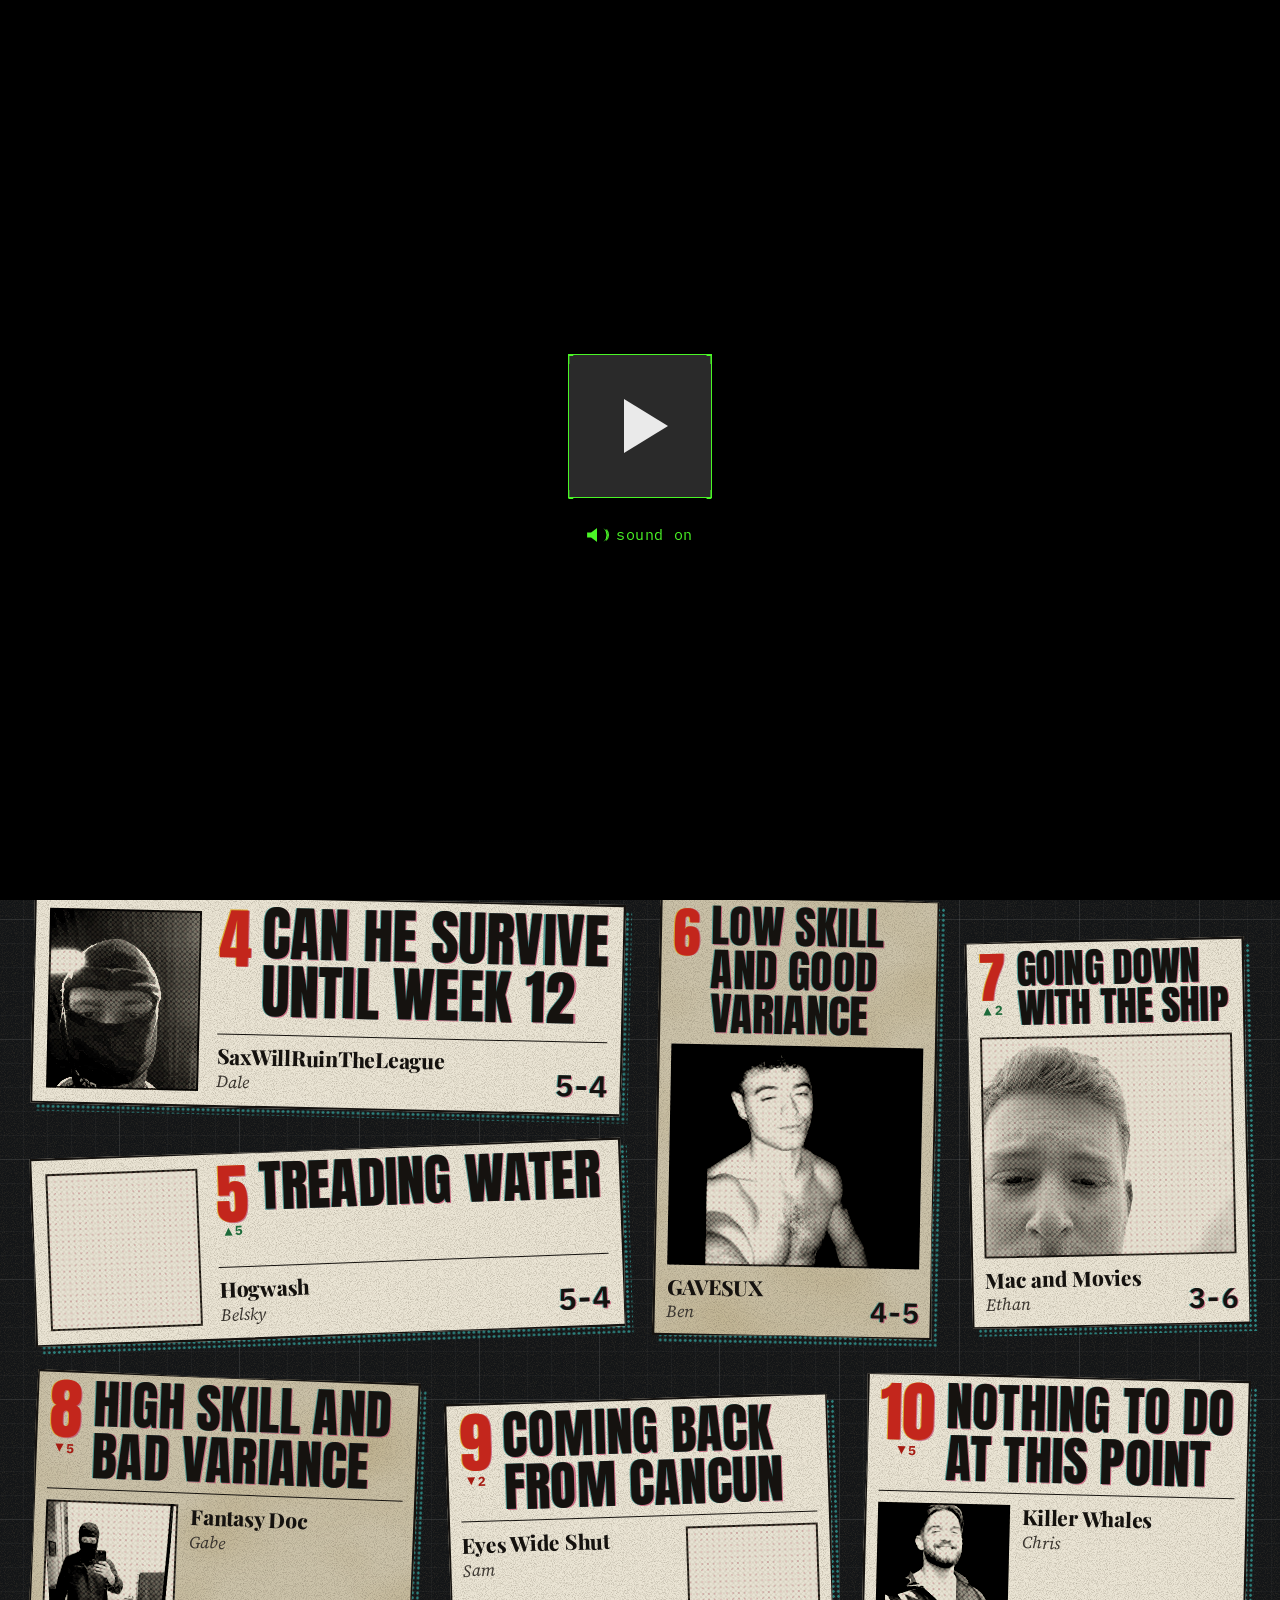
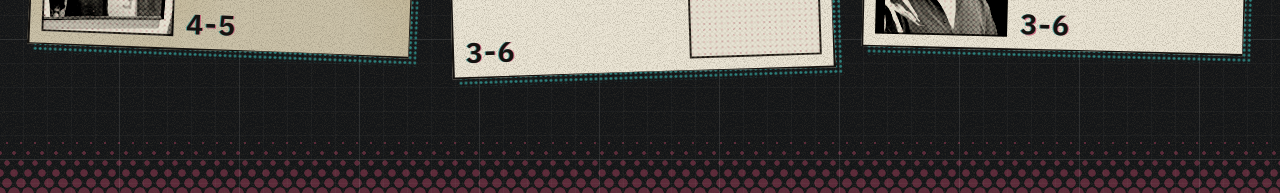
==== commit 13099aff: "Print effects, ambient clutter, intro upgrade - fx: halftone screens, misregistered teal/rose plates" ====
--- a/index.html
+++ b/index.html
@@ -8,6 +8,7 @@
 <meta name="color-scheme" content="light">
 <link rel="icon" type="image/svg+xml" href="data:image/svg+xml,%3Csvg xmlns='http://www.w3.org/2000/svg' viewBox='0 0 64 64'%3E%3Crect width='64' height='64' fill='%23ddd6c4'/%3E%3Crect x='6' y='6' width='52' height='5' fill='%2315120f'/%3E%3Crect x='6' y='13' width='52' height='1.5' fill='%2315120f'/%3E%3Ctext x='32' y='52' text-anchor='middle' font-family='Georgia,Times New Roman,serif' font-weight='700' font-size='44' fill='%2315120f'%3EB%3C/text%3E%3Crect x='6' y='56' width='52' height='3' fill='%23c3261c'/%3E%3C/svg%3E">
 
+<script>if (/[?&]reduce\b/.test(location.search)) document.documentElement.classList.add("reduce");</script>
 <link rel="preconnect" href="https://fonts.googleapis.com">
 <link rel="preconnect" href="https://fonts.gstatic.com" crossorigin>
 <link rel="stylesheet" href="https://fonts.googleapis.com/css2?family=Anton&family=IBM+Plex+Mono:ital,wght@0,400;0,500;0,600;0,700;1,400&family=Playfair+Display:ital,wght@0,400..900;1,400..900&family=Source+Serif+4:ital,opsz,wght@0,8..60,400..700;1,8..60,400..700&family=UnifrakturCook:wght@700&display=swap">
--- a/css/base.css
+++ b/css/base.css
@@ -235,7 +235,7 @@
 
 .nav {
   position: sticky; top: 0; z-index: 40;
-  display: grid; grid-template-columns: repeat(4, 1fr);
+  display: grid; grid-template-columns: repeat(4, 1fr) auto;
   background: var(--paper) var(--tex-grain);
   border-top: 1px solid var(--ink);
   border-bottom: 2px solid var(--ink);
@@ -256,6 +256,8 @@
 .nav__link[aria-current="page"] { background: var(--ink); color: var(--paper-2); border-left-color: var(--ink); }
 .nav__link[aria-current="page"] + .nav__link { border-left-color: var(--ink); }
 .nav__link:focus-visible { outline-offset: -4px; }
+.nav__slot { display: flex; align-items: stretch; border-left: 1px solid var(--rule); }   /* the music button docks here (js/player.js PLAYER.dock) */
+.nav__slot:empty { display: none; }
 @media (max-width: 359px) { .nav__link { font-size: 0.8125rem; } }
 
 .view { flex: 1 0 auto; display: flow-root; padding-bottom: 88px; min-width: 0; }
@@ -667,6 +669,6 @@
 .bar--bad { --bar-ink: var(--bad); }
 
 /* ---------- 12. motion preferences ---------- */
-@media (prefers-reduced-motion: reduce) {
-  .clipping--link, .clipping::after, .btn { transition: none; }
-}
+/* motion-free variant: opt in with ?reduce (the OS Reduce Motion setting is deliberately ignored) */
+html.reduce .clipping--link, html.reduce .clipping::after, html.reduce .btn { transition: none; }
+
--- a/css/intro.css
+++ b/css/intro.css
@@ -1,12 +1,15 @@
 /* ============================================================================
    intro.css — the cutscene overlay built by js/intro.js (everything is scoped under .intro, classes prefixed ix-).
    Sections:
-     1  overlay + tokens          5  newspaper stage: desk, flashes, video clippings
-     2  gate                      6  matchup reel (title card + 45 cards)
+     1  overlay + tokens          5  newspaper stage: desk, flashes, headline banner, photo clippings
+     2  gate                      6  matchup reel (title card + 45 cards, flipped through)
      3  terminal + static + CRT   7  BAM
-     4  pre-intro beam            8  hold-to-skip        9  reduced motion
-   Layout units: js sets --vw / --vh (1% of the overlay, px) and --cu (1% of the reel width, px).
-   Two compositions: portrait (default) and landscape/desktop (@media (min-aspect-ratio: 1/1)).
+     4  pre-intro beam            8  hold-to-skip        9  ?reduce
+   Layout units: js sets --vw / --vh (1% of the overlay, px) and --cu (1% of the reel width, px). Where the reel and
+   the eleven photo clippings lie is computed in js (LAYOUT tables in js/intro.js) and written as inline styles.
+   Print look ("Spider-Verse print, toned down"): dot screens and hatching instead of soft shading, a teal and a rose
+   plate printed slightly out of register behind the big type and the photos, held poses (step-end) instead of easing.
+   Everything that moves animates transform / opacity only.
    ========================================================================== */
 
 /* ---------- 1. overlay + tokens ---------- */
@@ -184,12 +187,26 @@
 
 /* ---------- 5. newspaper stage ---------- */
 .intro[data-phase="intro"] .ix-stage, .intro[data-phase="bam"] .ix-stage, .intro.ix-stage-on .ix-stage { visibility: visible; }
+.ix-stage, .ix-bam { --n-teal: var(--fxp-teal, rgba(47, 143, 138, .82)); --n-rose: var(--fxp-rose, rgba(194, 69, 106, .74)); --n-must: var(--fxp-must, rgba(217, 165, 33, .9)); }   /* the plate inks of css/fx.css */
 .ix-stage { opacity: 0; color: var(--n-ink); pointer-events: none; }
-.ix-desk { position: absolute; inset: 0; background: var(--n-desk); overflow: hidden; }
-.ix-desk::before { content: ""; position: absolute; inset: -60px; background-image: var(--ix-grain); background-size: 128px 128px; opacity: .5; }
-.ix-desk::after { content: ""; position: absolute; inset: 0; background: radial-gradient(ellipse 75% 65% at 50% 50%, rgba(0, 0, 0, 0) 30%, rgba(0, 0, 0, .62) 100%); }
-.ix-heat { position: absolute; inset: 0; opacity: 0; pointer-events: none; will-change: opacity; background: radial-gradient(ellipse 60% 55% at 50% 50%, rgba(255, 244, 214, .5) 0, rgba(255, 240, 200, .12) 45%, rgba(255, 240, 200, 0) 75%); }
-.ix-flashes { position: absolute; inset: 0; overflow: hidden; pointer-events: none; }
+/* (the desk and the flash layers are composited layers from the start — will-change — because they are faded out by a
+   compositor animation at the BAM: promoted only when that is armed, they would be painted again just before the drop) */
+.ix-desk { position: absolute; inset: 0; overflow: hidden; will-change: opacity; background: radial-gradient(ellipse 75% 65% at 50% 50%, rgba(0, 0, 0, 0) 30%, rgba(0, 0, 0, .62) 100%), var(--n-desk); }
+.ix-desk::before { content: ""; position: absolute; inset: -60px; background-size: 128px 128px; opacity: .5; }   /* the grain image itself: a rule written by js (grainSheet) */
+/* the light on the desk is a dot screen, not a glow (dots, with the desk's own colour closing in over them towards the edges) */
+.ix-desk::after {
+  content: ""; position: absolute; inset: 0; opacity: .3;
+  background:
+    radial-gradient(ellipse 62% 54% at 50% 54%, rgba(19, 21, 23, 0) 0, rgba(19, 21, 23, .45) 46%, var(--n-desk) 80%),
+    radial-gradient(circle at 50% 50%, rgba(235, 229, 213, .8) 0, rgba(235, 229, 213, .8) 27%, rgba(235, 229, 213, 0) 31%) 0 0 / 8px 8px;
+}
+/* the heat of the snare build: three rings of a dot screen, coarser towards the middle (js fades the whole layer in) */
+.ix-heat { position: absolute; inset: 0; overflow: hidden; opacity: 0; pointer-events: none; will-change: opacity; }   /* (clipped: the rings are wider than the screen, the layer need not be) */
+.ix-heat i { position: absolute; left: 50%; top: 52%; width: calc(var(--vw) * var(--rw)); height: calc(var(--vh) * var(--rh)); margin: calc(var(--vh) * var(--rh) / -2) 0 0 calc(var(--vw) * var(--rw) / -2); border-radius: 50%; }
+.ix-heat i:nth-child(1) { --rw: 150; --rh: 104; background: radial-gradient(circle at 50% 50%, rgba(255, 246, 220, .5) 0, rgba(255, 246, 220, .5) 20%, rgba(255, 246, 220, 0) 24%) 0 0 / 7px 7px; }
+.ix-heat i:nth-child(2) { --rw: 104; --rh: 72; background: radial-gradient(circle at 50% 50%, rgba(255, 246, 220, .6) 0, rgba(255, 246, 220, .6) 30%, rgba(255, 246, 220, 0) 34%) 0 0 / 7px 7px; }
+.ix-heat i:nth-child(3) { --rw: 62; --rh: 42; background: radial-gradient(circle at 50% 50%, rgba(255, 246, 220, .7) 0, rgba(255, 246, 220, .7) 40%, rgba(255, 246, 220, 0) 44%) 0 0 / 7px 7px; }
+.ix-flashes { position: absolute; inset: 0; overflow: hidden; pointer-events: none; will-change: opacity; }
 .ix-pop {
   position: absolute; left: 0; top: 0; width: 100px; height: 100px; margin: -50px 0 0 -50px; opacity: 0; border-radius: 50%; will-change: transform, opacity;
   transform: translate(var(--px, 0px), var(--py, 0px)) scale(var(--ps, 1));
@@ -213,94 +230,221 @@
 .ix-flashes--front { z-index: 8; }
 .ix-clips { position: absolute; inset: 0; transform-origin: 50% 50%; will-change: transform; }
 
-/* video clippings: a cut-out photo, printed (grey, hard contrast, dot screen, grain), laid down crooked */
-.ix-clip {
-  position: absolute; left: var(--x); top: var(--y); width: var(--w); margin: 0;
+/* the edition headline. The element also carries the front page's own classes (.fp-banner, .fp-banner__text,
+   .headline, .fp-banner__kick), so css/front.css and css/fx.css draw it exactly like the banner on the page; the rules
+   here place it across the top of the stage and repeat that look where those sheets are not loaded (_intro.html).
+   At the BAM it drops into the page banner's place (section 7). */
+.intro .ix-banner {                              /* placement: nothing written for the page's banner may undo it */
+  position: absolute; left: 0; right: 0; top: 0; z-index: 9; margin: 0;
+  padding: calc(10px + env(safe-area-inset-top, 0px)) var(--gutter, 16px) 9px;
+  transform-origin: 50% 0; will-change: transform, opacity;
+}
+.ix-banner { border-bottom: 3px solid var(--n-ink); background: var(--paper, #ddd6c4); text-align: center; }   /* the look: css/front.css + css/fx.css say the same or more */
+.ix-banner .ix-banner-text {
+  position: relative; isolation: isolate; margin: 0; white-space: nowrap;
+  font-family: var(--n-scream); font-weight: 400; line-height: 1; text-transform: uppercase; letter-spacing: .004em; color: var(--n-ink);
+  font-size: min(clamp(1.75rem, 8.4vw, 5.25rem), calc(var(--vh) * 11.5));      /* the page's size, held back on a phone on its side */
+}
+.ix-banner .ix-banner-kick { color: var(--n-red); }
+/* plates at rest: a teal sliver on one side of the ink and a rose one on the other; red type is rose + mustard
+   (:where = no specificity, so css/fx.css, which loads later and says the same, has the last word) */
+:where(.ix-banner-text, .ix-card) { --o: max(1px, .019em); }
+:where(.ix-banner-text, .ix-mrow--w .ix-name span, .ix-mrow--w .ix-pts) { text-shadow: calc(var(--o) * -1) 0 0 var(--n-teal), var(--o) calc(var(--o) * .45) 0 var(--n-rose); }
+:where(.ix-banner-kick, .ix-wk b) { text-shadow: calc(var(--o) * -1) 0 0 var(--n-must), var(--o) calc(var(--o) * .45) 0 var(--n-rose); }
+/* plates in motion: the same lettering once more per plate (spans here, ::before / ::after from data-t on the reel),
+   invisible at rest. A snare hit throws them out of register for three held frames — the poses of fx.css's fx-sep,
+   as transforms: js flips ha / hb on the banner and on the card on top of the reel. --sx: the side a plate slips to. */
+.ix-plate { position: absolute; left: 0; right: 0; top: 0; z-index: -1; opacity: 0; pointer-events: none; text-shadow: none; will-change: transform, opacity; }
+.ix-plate.t { --sx: -1; color: var(--n-teal); }
+.ix-plate.r { --sx: 1; color: var(--n-rose); }
+.ix-plate.t .ix-plate-kick { color: var(--n-must); }
+.ix-banner.ha .ix-plate { animation: ix-sep-a 230ms step-end; }
+.ix-banner.hb .ix-plate { animation: ix-sep-b 230ms step-end; }
+@keyframes ix-sep-a {
+  0% { opacity: 1; transform: translate(calc(var(--o) * 7 * var(--sx)), calc(var(--o) * -1.3 * var(--sx))); }
+  34% { opacity: 1; transform: translate(calc(var(--o) * -4.2 * var(--sx)), calc(var(--o) * 1)); }
+  67% { opacity: 1; transform: translate(calc(var(--o) * 2.7 * var(--sx)), calc(var(--o) * .6)); }
+  100% { opacity: 0; transform: none; }
+}
+@keyframes ix-sep-b {
+  0% { opacity: 1; transform: translate(calc(var(--o) * 7 * var(--sx)), calc(var(--o) * -1.3 * var(--sx))); }
+  34% { opacity: 1; transform: translate(calc(var(--o) * -4.2 * var(--sx)), calc(var(--o) * 1)); }
+  67% { opacity: 1; transform: translate(calc(var(--o) * 2.7 * var(--sx)), calc(var(--o) * .6)); }
+  100% { opacity: 0; transform: none; }
+}
+@keyframes ix-sep-c {
+  0% { opacity: 1; transform: translate(calc(var(--o) * 7 * var(--sx)), calc(var(--o) * -1.3 * var(--sx))); }
+  34% { opacity: 1; transform: translate(calc(var(--o) * -4.2 * var(--sx)), calc(var(--o) * 1)); }
+  67% { opacity: 1; transform: translate(calc(var(--o) * 2.7 * var(--sx)), calc(var(--o) * .6)); }
+  100% { opacity: 0; transform: none; }
+}
+
+/* photo clippings: eleven cut-outs scattered over the desk (place, size --w, slant --rot and stacking from js). Each is
+   a canvas painted by js/atlas.js, printed like a newspaper photo: grey, hard contrast, dot screen, a hatched corner,
+   crawling grain, the teal and rose plates showing at its edges.
+   figure.ix-clip (where it lies; thrown at the BAM) > .ix-clip-j (knocked by the snare hits) > .ix-clip-p (the paper;
+   jitters between three held poses) > .ix-clip-photo — one box per move, so each move runs on the compositor.
+   The jitter of the papers and the crawl of the grain are stepped by js (boil() in js/intro.js: an inline transform
+   on .ix-clip-p, data-g on .ix-clips), ten steps a second — not CSS animations, which restyle their element on
+   every frame for as long as they run. */
+.ix-clip { position: absolute; width: var(--w, 0px); margin: 0; transform: rotate(var(--rot, 0deg)); will-change: transform; }
+.ix-clip-p {
   padding: calc(var(--w) * .032) calc(var(--w) * .032) calc(var(--w) * .04);
   background: var(--n-paper); box-shadow: var(--n-shadow);
-  transform: rotate(var(--rot)); will-change: transform;
-}
-.ix-clip-photo { position: relative; width: 100%; padding-top: 75%; overflow: hidden; background: #1b1814; outline: 1px solid rgba(21, 18, 13, .55); outline-offset: -1px; }
-.ix-clip video { position: absolute; inset: 0; width: 100%; height: 100%; object-fit: cover; display: block; image-rendering: pixelated; filter: grayscale(1) contrast(1.5) brightness(1.12) sepia(.22); }
-.ix-clip-photo::before { content: ""; position: absolute; inset: 0; z-index: 1; background-image: radial-gradient(circle at 50% 50%, rgba(18, 14, 9, .5) 0, rgba(18, 14, 9, .5) 30%, rgba(18, 14, 9, 0) 34%); background-size: 3px 3px; }
-.ix-clip-photo::after { content: ""; position: absolute; inset: -64px; z-index: 2; background-image: var(--ix-grain); background-size: 128px 128px; opacity: .55; will-change: transform; animation: ix-grain .5s steps(1) infinite; }
-@keyframes ix-grain {
-  0% { transform: translate(0, 0); } 20% { transform: translate(-31px, 17px); } 40% { transform: translate(23px, -42px); }
-  60% { transform: translate(-48px, -9px); } 80% { transform: translate(39px, 33px); }
-}
-/* a snare hit knocks every clipping: js sets --jd and flips ja/jb */
-.ix-clip.ja { animation: ix-jolt-a 200ms cubic-bezier(.2, .8, .3, 1); }
-.ix-clip.jb { animation: ix-jolt-b 200ms cubic-bezier(.2, .8, .3, 1); }
-@keyframes ix-jolt-a { from { transform: rotate(calc(var(--rot) + var(--jd, 0deg))); } to { transform: rotate(var(--rot)); } }
-@keyframes ix-jolt-b { from { transform: rotate(calc(var(--rot) + var(--jd, 0deg))); } to { transform: rotate(var(--rot)); } }
-.ix-clip--dead { visibility: hidden; }   /* its video file could not be loaded */
-/* portrait composition: every clipping lies wholly on the screen (2.2 units of margin cover the corners its slant swings out) */
-.ix-clip--hits-a  { --w: min(calc(var(--vw) * 50.5), calc(var(--vh) * 31)); --x: calc(var(--vw) * 2.2);  --y: calc(var(--vh) * 4.5);  --rot: -3.2deg; z-index: 2; }
-.ix-clip--hits-b  { --w: min(calc(var(--vw) * 50.5), calc(var(--vh) * 31)); --x: calc(var(--vw) * 97.8 - var(--w)); --y: calc(var(--vh) * 14.5); --rot: 2.6deg; z-index: 3; }
-.ix-clip--concert { --w: min(calc(var(--vw) * 46), calc(var(--vh) * 27)); --x: calc(var(--vw) * 2.2);  --y: calc(var(--vh) * 60);   --rot: 2.2deg; z-index: 2; }
-.ix-clip--bowling { --w: min(calc(var(--vw) * 46), calc(var(--vh) * 27)); --x: calc(var(--vw) * 97.8 - var(--w)); --y: calc(var(--vh) * 62.5); --rot: -2.8deg; z-index: 3; }
-.ix-clip--guns    { --w: min(calc(var(--vw) * 48), calc(var(--vh) * 28)); --x: calc(var(--vw) * 50 - var(--w) / 2); --y: calc(var(--vh) * 75.5); --rot: 1.4deg; z-index: 4; }
-.ix-reel { position: absolute; left: 50%; top: calc(var(--vh) * 47); width: min(calc(var(--vw) * 93), calc(var(--vh) * 60)); height: 0; margin-left: calc(min(calc(var(--vw) * 93), calc(var(--vh) * 60)) / -2); z-index: 6; }
-@media (min-aspect-ratio: 1/1) {
-  .ix-clip--hits-a  { --w: min(calc(var(--vw) * 31), calc(var(--vh) * 56)); --x: calc(var(--vw) * 2.5);  --y: calc(var(--vh) * 8);  --rot: -3.4deg; }
-  .ix-clip--hits-b  { --w: min(calc(var(--vw) * 31), calc(var(--vh) * 56)); --x: calc(var(--vw) * 97.5 - var(--w)); --y: calc(var(--vh) * 45); --rot: 2.8deg; }
-  .ix-clip--concert { --w: min(calc(var(--vw) * 22), calc(var(--vh) * 40)); --x: calc(var(--vw) * 60);   --y: calc(var(--vh) * 6);  --rot: 2.1deg; }
-  .ix-clip--bowling { --w: min(calc(var(--vw) * 22), calc(var(--vh) * 40)); --x: calc(var(--vw) * 13);   --y: calc(var(--vh) * 61); --rot: -2.3deg; }
-  .ix-clip--guns    { --w: min(calc(var(--vw) * 20), calc(var(--vh) * 36)); --x: calc(var(--vw) * 45);   --y: calc(var(--vh) * 70); --rot: 1.5deg; z-index: 2; }
-  .ix-reel { top: calc(var(--vh) * 49); width: min(calc(var(--vw) * 50), calc(var(--vh) * 92)); margin-left: calc(min(calc(var(--vw) * 50), calc(var(--vh) * 92)) / -2); }
-}
-/* a phone on its side: too short for a clipping under the reel, so that one goes above it */
-@media (min-aspect-ratio: 2/1) {
-  .ix-clip--guns { --x: calc(var(--vw) * 38.5); --y: calc(var(--vh) * 2.5); }
-  .ix-reel { top: calc(var(--vh) * 55); }
-}
-
-/* ---------- 6. matchup reel ---------- */
+  will-change: transform;
+}
+.ix-clip-photo {
+  --pm: clamp(1.5px, calc(var(--w) * .011), 3px);
+  position: relative; width: 100%; padding-top: 75%; overflow: hidden; background: #1b1814;
+  outline: 1.5px solid var(--n-ink); outline-offset: -1px;
+  box-shadow: calc(var(--pm) * -1) calc(var(--pm) * -.6) 0 var(--n-teal), var(--pm) calc(var(--pm) * .6) 0 var(--n-rose);
+}
+.ix-clip canvas { position: absolute; inset: 0; width: 100%; height: 100%; display: block; image-rendering: pixelated; filter: grayscale(1) contrast(1.5) brightness(1.12) sepia(.22); }
+.ix-clip-photo::before {
+  content: ""; position: absolute; inset: 0; z-index: 1;
+  background-image:
+    url("data:image/svg+xml,%3Csvg xmlns='http://www.w3.org/2000/svg' viewBox='0 0 100 75' preserveAspectRatio='none'%3E%3Cdefs%3E%3Cpattern id='h' width='4.4' height='4.4' patternUnits='userSpaceOnUse' patternTransform='rotate(45)'%3E%3Crect width='1.5' height='4.4' fill='%2315120f' fill-opacity='.62'/%3E%3C/pattern%3E%3C/defs%3E%3Cpolygon points='100,36 100,75 52,75' fill='url(%23h)'/%3E%3C/svg%3E"),
+    radial-gradient(circle at 50% 50%, rgba(18, 14, 9, .5) 0, rgba(18, 14, 9, .5) 30%, rgba(18, 14, 9, 0) 34%);
+  background-size: 100% 100%, var(--dot, 3px) var(--dot, 3px);
+}
+.ix-clip:nth-child(even) .ix-clip-photo::before { transform: scale(-1, -1); }   /* the hatched corner: lower right on some, upper left on the others */
+/* (the grain is noise: a shift of a few px is a new frame of it, so the layer is only 18px larger than the photo each way) */
+.ix-clip-photo::after { content: ""; position: absolute; inset: -18px; z-index: 2; background-size: 128px 128px; opacity: .55; will-change: transform; }
+.ix-clips[data-g="1"] .ix-clip-photo::after { transform: translate(-11px, 7px); }
+.ix-clips[data-g="2"] .ix-clip-photo::after { transform: translate(9px, -16px); }
+.ix-clips[data-g="3"] .ix-clip-photo::after { transform: translate(-17px, -5px); }
+.ix-clips[data-g="4"] .ix-clip-photo::after { transform: translate(14px, 12px); }
+/* a snare hit knocks every clipping (three held frames): js sets --jd on .ix-clip-j and flips ja/jb on it */
+@property --jd { syntax: "<angle>"; inherits: false; initial-value: 0deg; }
+.ix-clip-j.ja { animation: ix-jolt-a 200ms steps(3, end); }
+.ix-clip-j.jb { animation: ix-jolt-b 200ms steps(3, end); }
+@keyframes ix-jolt-a { from { transform: rotate(var(--jd, 0deg)) scale(1.03); } to { transform: none; } }
+@keyframes ix-jolt-b { from { transform: rotate(var(--jd, 0deg)) scale(1.03); } to { transform: none; } }
+.ix-clips--dead .ix-clip { visibility: hidden; }   /* the pictures could not be loaded: no empty frames on the desk */
+.ix-reel { position: absolute; height: 0; z-index: 6; }
+
+/* ---------- 6. matchup reel ----------
+   A pile of clippings. js gives each card one of: .on (waiting in the pile) / .on.top (the one being read) /
+   .on.top.lit (just uncovered: snaps down while a wash of light fades off it) / .on.out (flipped up and over its top
+   edge: two held poses of the card lifting, then .ix-flap shows its edge and its back, then it is gone). */
 .ix-card {
   position: absolute; left: 0; right: 0; top: 0;
   padding: calc(var(--cu) * 3.6) calc(var(--cu) * 5) calc(var(--cu) * 4.2);
   background: var(--n-paper); color: var(--n-ink);
   box-shadow: var(--n-shadow);
+  transform-origin: 50% 0;
   transform: translate(var(--dx, 0px), calc(-50% + var(--dy, 0px))) rotate(var(--r, 0deg));
   visibility: hidden; will-change: transform;
 }
-.ix-card::before { content: ""; position: absolute; inset: 0; background-image: var(--ix-grain); background-size: 128px 128px; opacity: .22; pointer-events: none; }
-.ix-card::after { content: ""; position: absolute; inset: 0; background: rgba(24, 17, 8, 0); pointer-events: none; transition: background-color .25s linear; }
-.ix-card.on { visibility: inherit; animation: ix-slap 150ms cubic-bezier(.2, .85, .3, 1) both; }
-.ix-card.under::after { background: rgba(24, 17, 8, .2); }
-.ix-card.on.still { animation: none; }
-@keyframes ix-slap {
-  0% { opacity: 0; transform: translate(var(--dx, 0px), calc(-50% + var(--dy, 0px))) rotate(calc(var(--r, 0deg) * 2.4)) scale(1.24); }
-  45% { opacity: 1; }
-  100% { opacity: 1; transform: translate(var(--dx, 0px), calc(-50% + var(--dy, 0px))) rotate(var(--r, 0deg)) scale(1); }
-}
+.ix-card::before { content: ""; position: absolute; inset: 0; background-size: 128px 128px; opacity: .22; pointer-events: none; }
+.ix-card.on { visibility: inherit; }
+.ix-card.lit { animation: ix-reveal 140ms step-end; }
+.ix-card.out { animation: ix-flip var(--flip-ms, 230ms) step-end forwards; }
+@keyframes ix-flip {
+  0% { opacity: 1; transform: perspective(calc(var(--cu) * 230)) translate(var(--dx, 0px), calc(-50% + var(--dy, 0px))) rotate(var(--r, 0deg)) rotateX(30deg); }
+  22% { opacity: 1; transform: perspective(calc(var(--cu) * 230)) translate(var(--dx, 0px), calc(-50% + var(--dy, 0px))) rotate(var(--r, 0deg)) rotateX(61deg) skewX(-4deg); }
+  44%, 100% { opacity: 0; transform: perspective(calc(var(--cu) * 230)) translate(var(--dx, 0px), calc(-50% + var(--dy, 0px))) rotate(var(--r, 0deg)) rotateX(85deg); }
+}
+@keyframes ix-reveal {
+  0% { transform: translate(var(--dx, 0px), calc(-50% + var(--dy, 0px))) rotate(calc(var(--r, 0deg) * 1.5 + .5deg)) scale(1.04); }
+  46% { transform: translate(var(--dx, 0px), calc(-50% + var(--dy, 0px))) rotate(var(--r, 0deg)) scale(1.014); }
+  100% { transform: translate(var(--dx, 0px), calc(-50% + var(--dy, 0px))) rotate(var(--r, 0deg)); }
+}
+/* the back of the clipping going over (its edge, then its back: bare stock, dot screen, hatching along the cut) and the
+   wash of light on the one it uncovers. One element each for the whole reel, lying as the card in question lies
+   (--dx --dy --r and z-index copied by js, which flips a/b): no card is ever repainted by a turn. */
+.ix-flap, .ix-lit {
+  position: absolute; left: 0; right: 0; top: 0; height: calc(var(--cu) * 49.4); opacity: 0; pointer-events: none;
+  transform-origin: 50% 0; transform: translate(var(--dx, 0px), calc(-50% + var(--dy, 0px))) rotate(var(--r, 0deg)); will-change: transform, opacity;
+}
+.ix-flap {
+  background:
+    repeating-linear-gradient(135deg, rgba(21, 18, 15, .34) 0, rgba(21, 18, 15, .34) 1.5px, rgba(21, 18, 15, 0) 1.5px, rgba(21, 18, 15, 0) 6px) 0 0 / 100% 34% no-repeat,
+    radial-gradient(circle at 50% 50%, rgba(21, 18, 15, .26) 0, rgba(21, 18, 15, .26) 30%, rgba(21, 18, 15, 0) 34%) 0 0 / 5px 5px,
+    #f3eedf;
+  box-shadow: var(--n-shadow);
+}
+.ix-lit { background: #fffdf3; }
+.ix-flap.a { animation: ix-flap-a var(--flip-ms, 230ms) step-end both; }
+.ix-flap.b { animation: ix-flap-b var(--flip-ms, 230ms) step-end both; }
+@keyframes ix-flap-a {
+  0% { opacity: 0; }
+  44% { opacity: 1; transform: perspective(calc(var(--cu) * 230)) translate(var(--dx, 0px), calc(-50% + var(--dy, 0px))) rotate(var(--r, 0deg)) rotateX(85deg); }
+  64% { opacity: 1; transform: perspective(calc(var(--cu) * 230)) translate(var(--dx, 0px), calc(-50% + var(--dy, 0px))) rotate(var(--r, 0deg)) rotateX(112deg); }
+  84%, 100% { opacity: 0; }
+}
+@keyframes ix-flap-b {
+  0% { opacity: 0; }
+  44% { opacity: 1; transform: perspective(calc(var(--cu) * 230)) translate(var(--dx, 0px), calc(-50% + var(--dy, 0px))) rotate(var(--r, 0deg)) rotateX(85deg); }
+  64% { opacity: 1; transform: perspective(calc(var(--cu) * 230)) translate(var(--dx, 0px), calc(-50% + var(--dy, 0px))) rotate(var(--r, 0deg)) rotateX(112deg); }
+  84%, 100% { opacity: 0; }
+}
+.ix-lit.a { animation: ix-lit-a 210ms step-end both; }
+.ix-lit.b { animation: ix-lit-b 210ms step-end both; }
+@keyframes ix-lit-a {
+  0% { opacity: .8; transform: translate(var(--dx, 0px), calc(-50% + var(--dy, 0px))) rotate(calc(var(--r, 0deg) * 1.5 + .5deg)) scale(1.04); }
+  30% { opacity: .44; transform: translate(var(--dx, 0px), calc(-50% + var(--dy, 0px))) rotate(var(--r, 0deg)) scale(1.014); }
+  60% { opacity: .17; transform: translate(var(--dx, 0px), calc(-50% + var(--dy, 0px))) rotate(var(--r, 0deg)); }
+  100% { opacity: 0; }
+}
+@keyframes ix-lit-b {
+  0% { opacity: .8; transform: translate(var(--dx, 0px), calc(-50% + var(--dy, 0px))) rotate(calc(var(--r, 0deg) * 1.5 + .5deg)) scale(1.04); }
+  30% { opacity: .44; transform: translate(var(--dx, 0px), calc(-50% + var(--dy, 0px))) rotate(var(--r, 0deg)) scale(1.014); }
+  60% { opacity: .17; transform: translate(var(--dx, 0px), calc(-50% + var(--dy, 0px))) rotate(var(--r, 0deg)); }
+  100% { opacity: 0; }
+}
+/* the flash of a turn: a bloom behind the pile (js flips a/b), plus a glint from the flash pool on a corner of the card.
+   (drawn at half size and scaled up: a glow does not need the pixels) */
+.ix-bloom {
+  position: absolute; left: 9%; right: 9%; top: calc(var(--cu) * -32); height: calc(var(--cu) * 64); opacity: 0; pointer-events: none; will-change: transform, opacity;
+  background: radial-gradient(ellipse 50% 50% at 50% 50%, rgba(255, 252, 240, .95) 0, rgba(255, 250, 232, .55) 36%, rgba(255, 246, 220, 0) 70%);
+}
+.ix-bloom.a { animation: ix-bloom-a 220ms step-end both; }
+.ix-bloom.b { animation: ix-bloom-b 220ms step-end both; }
+@keyframes ix-bloom-a { 0% { opacity: .95; transform: scale(1.68); } 28% { opacity: .6; transform: scale(2); } 56% { opacity: .26; transform: scale(2.14); } 100% { opacity: 0; transform: scale(2.14); } }
+@keyframes ix-bloom-b { 0% { opacity: .95; transform: scale(1.68); } 28% { opacity: .6; transform: scale(2); } 56% { opacity: .26; transform: scale(2.14); } 100% { opacity: 0; transform: scale(2.14); } }
+
 .ix-card-in { position: relative; border-top: calc(var(--cu) * 1.1) solid var(--n-ink); }
 .ix-wk { display: flex; align-items: baseline; gap: calc(var(--cu) * 1.6); height: calc(var(--cu) * 10.5); border-bottom: 1px solid var(--n-ink); font-family: var(--n-head); font-weight: 900; font-style: italic; font-size: calc(var(--cu) * 7); line-height: calc(var(--cu) * 10.5); white-space: nowrap; }
-.ix-wk b { font-family: var(--n-scream); font-style: normal; font-weight: 400; font-size: calc(var(--cu) * 8.6); color: var(--n-red); }
+.ix-wk b { position: relative; isolation: isolate; display: inline-block; font-family: var(--n-scream); font-style: normal; font-weight: 400; font-size: calc(var(--cu) * 8.6); color: var(--n-red); }
 .ix-mrow { display: grid; grid-template-columns: minmax(0, 1fr) auto; align-items: center; column-gap: calc(var(--cu) * 3); font-family: var(--n-scream); font-weight: 400; text-transform: uppercase; white-space: nowrap; }
 .ix-mrow--w { height: calc(var(--cu) * 18); }
 .ix-mrow--l { height: calc(var(--cu) * 12); color: var(--n-ink-3); border-top: 1px dashed var(--n-rule); }
 .ix-mrow--w + .ix-mrow--w { border-top: 1px dashed var(--n-rule); }
 .ix-name { min-width: 0; overflow: hidden; line-height: 1; padding: calc(var(--cu) * 1) 0; }
-.ix-name span { display: inline-block; padding: .06em .14em .02em; margin-left: -.14em; line-height: 1.02; letter-spacing: .005em; }
+.ix-name span { position: relative; display: inline-block; padding: .06em .14em .02em; margin-left: -.14em; line-height: 1.02; letter-spacing: .005em; }
 .ix-mrow--w .ix-name { font-size: calc(var(--cu) * 13); }
 .ix-mrow--l .ix-name { font-size: calc(var(--cu) * 8.4); }
 .ix-mrow--w .ix-name span { background: linear-gradient(93deg, rgba(246, 224, 74, 0) 0, var(--n-hl) 2.5%, var(--n-hl) 97%, rgba(246, 224, 74, 0) 100%); transform: rotate(-.7deg); }
-.ix-pts { font-variant-numeric: tabular-nums; line-height: 1; text-align: right; }
+.ix-pts { position: relative; isolation: isolate; font-variant-numeric: tabular-nums; line-height: 1; text-align: right; }
 .ix-mrow--w .ix-pts { font-size: calc(var(--cu) * 11.5); }
 .ix-mrow--l .ix-pts { font-size: calc(var(--cu) * 8); }
+/* the plates of the big type (week number, winner, winning score) for the snare hits: see .ix-plate in section 5 */
+.ix-card [data-t]::before, .ix-card [data-t]::after { content: attr(data-t); position: absolute; inset: 0; z-index: -1; padding: inherit; opacity: 0; pointer-events: none; text-shadow: none; }
+.ix-card.hit.on [data-t]::before, .ix-card.hit.on [data-t]::after { will-change: transform, opacity; }   /* the cards of the snare build: layers before the hit, not at it */
+.ix-card [data-t]::before { --sx: -1; color: var(--n-teal); }
+.ix-card [data-t]::after { --sx: 1; color: var(--n-rose); }
+.ix-card .ix-wk b::before { color: var(--n-must); }
+.ix-card.ha [data-t]::before, .ix-card.ha [data-t]::after { animation: ix-sep-a 230ms step-end; }
+.ix-card.hb [data-t]::before, .ix-card.hb [data-t]::after { animation: ix-sep-b 230ms step-end; }
 .ix-measure { position: absolute; left: -9999px; top: 0; visibility: hidden; white-space: nowrap; font-family: var(--n-scream); font-size: 100px; line-height: 1; text-transform: uppercase; letter-spacing: .005em; padding: 0 .14em; }
 
-/* title card: what lies in the middle before the first matchup lands */
-.ix-title { text-align: center; padding-top: calc(var(--cu) * 5); padding-bottom: calc(var(--cu) * 5.5); visibility: inherit; }
+/* title card: what lies on top of the pile before the first matchup is turned up */
+.ix-title { text-align: center; padding-top: calc(var(--cu) * 5); padding-bottom: calc(var(--cu) * 5.5); }
 .ix-title .ix-mast { font-family: var(--n-mast); font-weight: 700; font-size: calc(var(--cu) * 12.6); line-height: 1.05; white-space: nowrap; overflow: hidden; padding: calc(var(--cu) * 3.4) 0 calc(var(--cu) * 2.6); border-bottom: calc(var(--cu) * .5) double var(--n-ink); border-bottom-width: 4px; }
 .ix-title .ix-ed { font-family: var(--n-scream); font-size: calc(var(--cu) * 7.4); line-height: 1; text-transform: uppercase; letter-spacing: .03em; padding-top: calc(var(--cu) * 3.6); white-space: nowrap; }
 
 /* ---------- 7. BAM ----------
-   Everything here is started by one class (.ix-bam-on) on the overlay, --bam-delay from the moment it is added: js adds
-   it a quarter of a second before the drop with the remaining time as the delay (0 when skipping), so the impact is
-   timed by the compositor. Only transform and opacity are animated. Each clipping, card and scrap already carries where
-   it is going (--fx --fy), how far it spins (--fr) and how long it takes (--fd): js sets them at layout time. */
+   Everything here is started by two classes on the overlay — .ix-bam-fx (the impact graphics) and, a frame later,
+   .ix-bam-on (the stage) — each --bam-delay after it is added: js adds them just under half a second before the drop
+   with the remaining time as the delay (both at once, delay 0, when skipping), so the impact is timed by the
+   compositor. --bam-delay is written on each animated element (it does not inherit: handed down from the overlay it
+   would restyle all of it in the frame that arms the impact). Only transform and opacity are animated. Each clipping,
+   card and scrap already carries where it is going (--fx --fy), how far it spins (--fr) and how long it takes (--fd):
+   js sets them at layout time.
+   The impact frame: white flash, action lines, a starburst with its colour plates knocked apart, the zigzag shock
+   front, scraps and ink dots, every clipping thrown outward — and the headline banner dropping into its place on the page. */
+@property --bam-delay { syntax: "<time>"; inherits: false; initial-value: 0ms; }
 .intro.ix-open, .intro[data-phase="bam"], .intro[data-phase="done"] { background: transparent; }
 .intro[data-phase="bam"], .intro[data-phase="done"] { pointer-events: none; }
 /* the BAM layer exists (everything in it at opacity 0, already rasterized) from the moment the stage is laid out, so the impact frame is cheap */
@@ -313,17 +457,28 @@
   30% { transform: translate(-12px, -8px) scale(1.03); } 44% { transform: translate(9px, 8px) scale(1.02); } 60% { transform: translate(-6px, 4px) scale(1.01); }
   78% { transform: translate(3px, -3px); } 100% { transform: translate(0, 0); }
 }
+/* the banner: three held poses down onto the front page's own banner (--bx --by --bs from js), where it holds until the
+   page's banner shows through in its place; with no banner on the page to land on, it leaves upward */
+.intro.ix-bam-on .ix-banner { animation: ix-banner-off 300ms cubic-bezier(.5, 0, .9, .5) var(--bam-delay, 0ms) forwards; }
+.intro.ix-bam-on .ix-banner--land { animation: ix-banner-land 760ms step-end var(--bam-delay, 0ms) forwards; }
+@keyframes ix-banner-off { to { transform: translateY(-140%); } }
+@keyframes ix-banner-land {
+  0% { opacity: 1; transform: translate(calc(var(--bx) * .34), calc(var(--by) * .34)) scale(calc(1 + (var(--bs) - 1) * .34)); }
+  9% { opacity: 1; transform: translate(calc(var(--bx) * .8), calc(var(--by) * .8)) scale(calc(1 + (var(--bs) - 1) * .8)); }
+  17% { opacity: 1; transform: translate(var(--bx), calc(var(--by) + 5px)) scale(var(--bs)); }
+  25% { opacity: 1; transform: translate(var(--bx), var(--by)) scale(var(--bs)); }
+  82%, 100% { opacity: 0; transform: translate(var(--bx), var(--by)) scale(var(--bs)); }
+}
+.intro .ix-banner.kick .ix-plate { animation: ix-sep-c 260ms step-end; }   /* js adds .kick in the BAM frame (so the last snare hit, after the arming, still gets its own) */
 /* clippings: kicked out of place, then tumbling off the screen */
 .intro.ix-bam-on .ix-clip { animation: ix-fly-clip var(--fd, 760ms) var(--bam-delay, 0ms) forwards; }
-.intro.ix-bam-on .ix-clip.ja { animation: ix-jolt-a 200ms cubic-bezier(.2, .8, .3, 1), ix-fly-clip var(--fd, 760ms) var(--bam-delay, 0ms) forwards; }
-.intro.ix-bam-on .ix-clip.jb { animation: ix-jolt-b 200ms cubic-bezier(.2, .8, .3, 1), ix-fly-clip var(--fd, 760ms) var(--bam-delay, 0ms) forwards; }
 @keyframes ix-fly-clip {
   0% { opacity: 1; transform: rotate(var(--rot)); animation-timing-function: cubic-bezier(.1, .9, .3, 1); }
   12% { opacity: 1; transform: translate(calc(var(--fx) * .2), calc(var(--fy) * .2)) rotate(calc(var(--rot) + var(--fr) * .2)) scale(1.16); animation-timing-function: cubic-bezier(.3, .5, .55, 1); }
   84% { opacity: 1; transform: translate(calc(var(--fx) * .94), calc(var(--fy) * .94)) rotate(calc(var(--rot) + var(--fr) * .94)) scale(1.3); animation-timing-function: linear; }
   100% { opacity: 0; transform: translate(var(--fx), var(--fy)) rotate(calc(var(--rot) + var(--fr))) scale(1.3); }
 }
-.intro.ix-bam-on .ix-card.on, .intro.ix-bam-on .ix-title { animation: ix-fly-card var(--fd, 760ms) var(--bam-delay, 0ms) forwards; }
+.intro.ix-bam-on .ix-card.on:not(.out) { animation: ix-fly-card var(--fd, 760ms) var(--bam-delay, 0ms) forwards; }
 @keyframes ix-fly-card {
   0% { opacity: 1; transform: translate(var(--dx, 0px), calc(-50% + var(--dy, 0px))) rotate(var(--r, 0deg)) scale(1); animation-timing-function: cubic-bezier(.1, .9, .3, 1); }
   12% { opacity: 1; transform: translate(calc(var(--dx, 0px) + var(--fx) * .2), calc(-50% + var(--dy, 0px) + var(--fy) * .2)) rotate(calc(var(--r, 0deg) + var(--fr) * .2)) scale(1.16); animation-timing-function: cubic-bezier(.3, .5, .55, 1); }
@@ -331,20 +486,65 @@
   100% { opacity: 0; transform: translate(calc(var(--dx, 0px) + var(--fx)), calc(-50% + var(--dy, 0px) + var(--fy))) rotate(calc(var(--r, 0deg) + var(--fr))) scale(1.3); }
 }
 .ix-white { position: absolute; inset: 0; background: #fff; opacity: 0; will-change: opacity; }
-.intro.ix-bam-on .ix-white { animation: ix-white 270ms cubic-bezier(.3, 0, .5, 1) var(--bam-delay, 0ms) forwards; }
+.intro.ix-bam-fx .ix-white { animation: ix-white 270ms cubic-bezier(.3, 0, .5, 1) var(--bam-delay, 0ms) forwards; }
 @keyframes ix-white { 0% { opacity: 1; } 24% { opacity: 1; } 100% { opacity: 0; } }
 /* the shock front: a zigzag band (shape set in js) thrown out from the middle of the screen */
 .ix-burst { position: absolute; left: 50%; top: 50%; width: 60vmin; height: 60vmin; margin: -30vmin 0 0 -30vmin; opacity: 0; background: var(--n-ink); will-change: transform, opacity; }
 .ix-burst.r { background: var(--n-red); }
-.intro.ix-bam-on .ix-burst { animation: ix-burst 440ms cubic-bezier(.12, .7, .25, 1) var(--bam-delay, 0ms) forwards; }
-.intro.ix-bam-on .ix-burst.r { animation-name: ix-burst-r; animation-duration: 500ms; }
+.intro.ix-bam-fx .ix-burst { animation: ix-burst 440ms cubic-bezier(.12, .7, .25, 1) var(--bam-delay, 0ms) forwards; }
+.intro.ix-bam-fx .ix-burst.r { animation-name: ix-burst-r; animation-duration: 500ms; }
 @keyframes ix-burst { 0% { opacity: 1; transform: scale(.5) rotate(-10deg); } 75% { opacity: 1; } 100% { opacity: 0; transform: scale(6.4) rotate(4deg); } }
 @keyframes ix-burst-r { 0% { opacity: 1; transform: scale(.36) rotate(-10deg); } 75% { opacity: 1; } 100% { opacity: 0; transform: scale(4.9) rotate(4deg); } }
+/* action lines: ink wedges pointing in from the rim (shape set in js), four held frames */
+.ix-lines { position: absolute; left: 50%; top: 50%; width: 64vmin; height: 64vmin; margin: -32vmin 0 0 -32vmin; opacity: 0; background: var(--n-ink); will-change: transform, opacity; }
+.intro.ix-bam-fx .ix-lines { animation: ix-lines 330ms step-end var(--bam-delay, 0ms) forwards; }
+@keyframes ix-lines {
+  0% { opacity: 1; transform: scale(1.95) rotate(0deg); } 25% { opacity: 1; transform: scale(2.65) rotate(5deg); }
+  50% { opacity: .85; transform: scale(3.6) rotate(-3deg); } 75% { opacity: .5; transform: scale(4.7) rotate(4deg); } 100% { opacity: 0; transform: scale(4.7); }
+}
+/* the starburst: ink outline, paper with a red dot screen, the teal and rose plates knocked out from behind it */
+.ix-pow {
+  --pw: min(calc(var(--vw) * 88), calc(var(--vh) * 66), 760px);
+  position: absolute; left: 50%; top: 50%; width: var(--pw); height: calc(var(--pw) * .78); margin: calc(var(--pw) * -.39) 0 0 calc(var(--pw) * -.5);
+  z-index: 12; opacity: 0; will-change: transform, opacity;      /* over the banner (which stays above the flash) */
+}
+.ix-pow i { position: absolute; inset: 0; }
+.ix-pow-k { background: var(--n-ink); }
+.ix-pow-p {
+  transform: scale(.93);
+  background:
+    radial-gradient(circle at 50% 50%, rgba(195, 38, 28, .55) 0, rgba(195, 38, 28, .55) 32%, rgba(195, 38, 28, 0) 36%) 0 0 / calc(var(--pw) * .028) calc(var(--pw) * .028),
+    var(--n-paper);
+}
+.ix-pow-t { background: var(--n-teal); transform: translate(-3%, -2.4%); will-change: transform; }
+.ix-pow-r { background: var(--n-rose); transform: translate(3%, 2.6%); will-change: transform; }
+.ix-pow-word {
+  position: absolute; inset: 0; display: flex; align-items: center; justify-content: center;
+  font-family: var(--n-scream); font-weight: 400; font-size: calc(var(--pw) * .34); line-height: 1; letter-spacing: .02em;
+  color: var(--n-red); -webkit-text-stroke: calc(var(--pw) * .008) var(--n-ink); paint-order: stroke fill;
+  text-shadow: calc(var(--pw) * .016) calc(var(--pw) * .016) 0 var(--n-ink);
+  transform: rotate(-6deg);
+}
+.intro.ix-bam-fx .ix-pow { animation: ix-pow 560ms step-end var(--bam-delay, 0ms) forwards; }
+.intro.ix-bam-fx .ix-pow-t { animation: ix-pow-t 560ms step-end var(--bam-delay, 0ms) forwards; }
+.intro.ix-bam-fx .ix-pow-r { animation: ix-pow-r 560ms step-end var(--bam-delay, 0ms) forwards; }
+@keyframes ix-pow {
+  0% { opacity: 1; transform: scale(.52) rotate(-15deg); }
+  11% { opacity: 1; transform: scale(1.2) rotate(-3deg); }
+  24% { opacity: 1; transform: scale(.97) rotate(-8deg); }
+  40% { opacity: 1; transform: scale(1.03) rotate(-6deg); }
+  56% { opacity: 1; transform: scale(1) rotate(-7deg); }
+  76% { opacity: 1; transform: scale(1.14) rotate(-4deg); }
+  88%, 100% { opacity: 0; transform: scale(1.14) rotate(-4deg); }
+}
+@keyframes ix-pow-t { 0% { transform: translate(-9%, -7%); } 11% { transform: translate(-7%, -5.4%); } 24% { transform: translate(-4.4%, -3.4%); } 40% { transform: translate(-3%, -2.4%); } 76%, 100% { transform: translate(-8%, -6%); } }
+@keyframes ix-pow-r { 0% { transform: translate(9%, 7.4%); } 11% { transform: translate(7%, 5.6%); } 24% { transform: translate(4.4%, 3.6%); } 40% { transform: translate(3%, 2.6%); } 76%, 100% { transform: translate(8%, 6.4%); } }
 /* scraps of paper and ink thrown from the middle */
 .ix-scrap { position: absolute; left: 50%; top: 50%; opacity: 0; background: var(--n-paper); outline: 1px solid rgba(21, 18, 13, .28); will-change: transform, opacity; }
 .ix-scrap.k { background: var(--n-ink); } .ix-scrap.r { background: var(--n-red); } .ix-scrap.p2 { background: var(--n-paper-3); }
 .ix-scrap.ln { background: repeating-linear-gradient(0deg, transparent 0, transparent 5px, rgba(21, 18, 13, .55) 5px, rgba(21, 18, 13, .55) 6.5px, transparent 6.5px, transparent 9px) 12% 50% / 76% 70% no-repeat, var(--n-paper); }
-.intro.ix-bam-on .ix-scrap { animation: ix-scrap var(--fd, 700ms) var(--bam-delay, 0ms) forwards; }
+.ix-scrap.d { border-radius: 50%; outline: 0; background: var(--n-ink); } .ix-scrap.dt { background: var(--n-teal); } .ix-scrap.dr { background: var(--n-rose); }
+.intro.ix-bam-fx .ix-scrap { animation: ix-scrap var(--fd, 700ms) var(--bam-delay, 0ms) forwards; }
 @keyframes ix-scrap {
   0% { opacity: 1; transform: translate(0, 0) rotate(0deg) scale(.5); animation-timing-function: cubic-bezier(.1, .9, .3, 1); }
   12% { opacity: 1; transform: translate(calc(var(--fx) * .3), calc(var(--fy) * .3)) rotate(calc(var(--fr) * .3)) scale(1.1); animation-timing-function: cubic-bezier(.3, .5, .55, 1); }
@@ -366,10 +566,11 @@
 .ix-skip.is-hot { border-color: var(--sk-fill, #4af626); }
 .intro[data-skin="paper"] .ix-skip { --sk-fg: var(--n-ink); --sk-bg: var(--n-paper); --sk-bd: var(--n-ink); --sk-fill: var(--n-red); --sk-fill-fg: var(--n-paper); font-family: var(--n-data); box-shadow: 2px 2px 0 rgba(0, 0, 0, .55); }
 
-/* ---------- 9. reduced motion: no tearing, no shake, no grain crawl (flashes are switched off in js) ---------- */
-@media (prefers-reduced-motion: reduce) {
-  .ix-ghost, .ix-clip-photo::after { animation: none !important; }
-  .intro.ix-bam-on .ix-clips { animation: none !important; }
-  .ix-clip.ja, .ix-clip.jb { animation: none; }
-  .ix-sound { animation: none; }
-}
+/* ---------- 9. ?reduce: everything is still (the OS Reduce Motion setting is deliberately ignored; flashes and
+   reel turns are switched off in js). The sequence still runs to the drop; the stage is then simply gone. ---------- */
+html.reduce .ix-ghost, html.reduce .ix-sound, html.reduce .ix-prompt .cur::after, html.reduce .ix-clip, html.reduce .ix-clip-j, html.reduce .ix-plate,
+html.reduce .ix-card, html.reduce .ix-card [data-t]::before, html.reduce .ix-card [data-t]::after,
+html.reduce .ix-lit, html.reduce .ix-flap, html.reduce .ix-bloom, html.reduce .ix-clips, html.reduce .ix-banner,
+html.reduce .ix-burst, html.reduce .ix-lines, html.reduce .ix-pow, html.reduce .ix-pow i, html.reduce .ix-scrap, html.reduce .ix-white { animation: none !important; }
+html.reduce .ix-card.out { visibility: hidden; }
+html.reduce .intro.ix-bam-on .ix-stage { animation: ix-vanish 16ms linear var(--bam-delay, 0ms) forwards !important; }
--- a/css/roster.css
+++ b/css/roster.css
@@ -246,7 +246,6 @@
   .ros__lines { column-gap: var(--sp-5); }
 }
 
-@media (prefers-reduced-motion: reduce) {
-  .ros__panel, .ros__row.is-open > .ros__panel, .ros__chev { transition: none; }
-  .ros__row.is-open .ros__plot .ros__bar { animation: none; }
-}
+/* motion-free variant: opt in with ?reduce (the OS Reduce Motion setting is deliberately ignored) */
+html.reduce .ros__panel, html.reduce .ros__row.is-open > .ros__panel, html.reduce .ros__chev { transition: none; }html.reduce .ros__row.is-open .ros__plot .ros__bar { animation: none; }
+
--- a/css/standings.css
+++ b/css/standings.css
@@ -118,7 +118,9 @@
 }
 .st-sheet__paper { --clip-pad: 16px; animation: st-open 0.18s cubic-bezier(0.2, 0.7, 0.3, 1); transform-origin: 50% 0; }
 @keyframes st-open { from { opacity: 0; transform: translateY(-8px); } }
-@media (prefers-reduced-motion: reduce) { .st-sheet__paper { animation: none; } }
+/* motion-free variant: opt in with ?reduce (the OS Reduce Motion setting is deliberately ignored) */
+html.reduce .st-sheet__paper { animation: none; }
+
 
 .st-sheet__head {
   display: flex; align-items: flex-end; justify-content: space-between; flex-wrap: wrap; gap: 10px 16px;
@@ -189,7 +191,9 @@
 .st-modal .st-sheet__acts .btn { padding: 0 10px; }
 @keyframes st-fade { from { opacity: 0; } }
 @keyframes st-rise { from { transform: translateY(40%); opacity: 0; } }
-@media (prefers-reduced-motion: reduce) { .st-modal__shade, .st-modal__panel { animation: none; } }
+/* motion-free variant: opt in with ?reduce (the OS Reduce Motion setting is deliberately ignored) */
+html.reduce .st-modal__shade, html.reduce .st-modal__panel { animation: none; }
+
 
 /* ---------- season marks ---------- */
 .st-desk { margin-top: var(--sp-7); padding: 30px var(--gutter) 36px; }
--- a/css/sim.css
+++ b/css/sim.css
@@ -263,6 +263,6 @@
   .sim-sec--rest, .sim-sec--odds, .sim-sec--past { grid-column: 1 / -1; }
 }
 
-@media (prefers-reduced-motion: reduce) {
-  .sim-slip, .sim-stage.is-landing .sim-result__paper { animation: none; }
-}
+/* motion-free variant: opt in with ?reduce (the OS Reduce Motion setting is deliberately ignored) */
+html.reduce .sim-slip, html.reduce .sim-stage.is-landing .sim-result__paper { animation: none; }
+
--- a/css/fx.css
+++ b/css/fx.css
@@ -0,0 +1,509 @@
+/* ============================================================================
+   fx.css — stage 3 print treatment of the EXISTING page elements (js/fx.js is its small helper).
+
+   THE LANGUAGE   One offset-printed comic, three plates on newsprint: black ink, a teal plate and a rose plate that
+                  sit a hair out of register, and a mustard screen for highlights.
+     PLATES   big type and solid ink blocks show a teal sliver on one side and a rose one on the other
+              (red type is rose + mustard, the two plates that print it). Subtle at rest — 1px, display type only,
+              never on text under ~24px; on hover the plates jump out from behind the ink and snap back.
+     SCREENS  shade is printed, never blurred: dot screens for the shadow a clipping casts, for photos, highlights,
+              the desk edge and the "more table this way" shades; 45deg hatch for the thin shadow of an inked box.
+     INK      clippings and photos carry an inked edge; boxes with an ink border cast a hatched shadow.
+     MARKS    a plate colour bar set into the thick rule of the masthead and of every section head, and one
+              registration mark in the edition line.
+
+   THE MOVES   all "on twos": held poses (steps(1)), 2–4 frames, 160–360ms. Large things move by transform only;
+               the rest are a few discrete repaints of one small box (color, background-position / -size,
+               outline-offset). None of them causes layout.
+     fx-sep      the colour plates jump out of register    big type, numerals, records, stat values (2 frames;
+                 behind the ink and snap back              the ink itself never moves or changes colour)
+     fx-sliver   the plate slivers of an ink block jump    primary buttons, the selected tab / nav cell
+     fx-grab     a clipping link is picked up              3 poses, then held lifted while hovered
+     fx-nudge    a loose clipping is knocked               2 poses, back to rest
+     fx-shade    the dot shadow jumps out from under it    with either of the two above
+     fx-plate / fx-swell   a photo glitches: its rose plate slips, a strip of each colour plate tears across it,
+                           and its dot screen swells
+     fx-snap     a dot highlight snaps in                  table rows, roster rows, buttons, tabs
+     fx-ring     a dotted ring snaps onto a cell           score cells, finish chips
+     fx-stroke   a red ink stroke is drawn in              links, nav, stat rules
+     fx-hatch    hatch lines are redrawn                   shadows of buttons, chips, bracket boxes
+     fx-reg / fx-bar / fx-band   the print marks tick round / along
+     fx-pop      the tooltip is slapped down
+
+   HOW A MOVE IS TRIGGERED   Every target is written once as  animation: var(--fxa-<move>, none) …  and a trigger
+     (section 7) only switches inherited custom properties on, on the element itself; its descendants inherit them
+     (a hovered clipping moves its own headline, numeral, record and photo). Triggers are :hover (inside
+     @media (hover: hover)), :focus-visible, and .fx-hit — the class js/fx.js holds on a pressed element for ~0.45s
+     on touch, where hover does not exist. Everything in section 7 sits under html:not(.reduce): with ?reduce nothing
+     moves (the held states of section 5 — dot highlight, ring, underline — still show, without animation).
+
+   RULES KEPT   nothing changes a box's size or position (front.js measures the headlines; neighbours never move);
+     no transform or filter on an ancestor of a sticky element (nav, pinned columns); animation declarations on
+     shared components use :where() so a view's own animation (sim-slap, st-open) and the WAAPI slam win over them;
+     text-shadow and filter are never animated (both re-lay out the text's clipping) — the type's jump is a
+     pseudo-element that only changes opacity and transform; pseudo-elements are only added where base.css and the
+     view sheets leave them free; every :hover rule sits inside @media (hover: hover), so nothing can stay stuck in
+     its hovered state after a tap.
+   ============================================================================ */
+
+/* ---------- 0. tokens ---------- */
+:root {
+  --fxp-teal: rgba(47, 143, 138, 0.82);
+  --fxp-rose: rgba(194, 69, 106, 0.74);
+  --fxp-must: rgba(217, 165, 33, 0.9);
+  /* row / cell highlight screen and its pitch */
+  --fxp-rowdots: radial-gradient(circle at 50% 50%, rgba(21, 18, 15, 0.18) 0 30%, transparent 34%);
+  --fxp-must-dots: radial-gradient(circle at 50% 50%, rgba(217, 165, 33, 0.85) 0 32%, transparent 35%);
+  --fxp-hl-dots: radial-gradient(circle at 50% 50%, rgba(240, 212, 40, 0.95) 0 44%, transparent 47%);
+  --fxp-hatch: repeating-linear-gradient(135deg, rgba(21, 18, 15, 0.82) 0 1.2px, transparent 1.2px 3.8px);
+  --fxp-hatch-lt: repeating-linear-gradient(135deg, rgba(21, 18, 15, 0.4) 0 1.2px, transparent 1.2px 3.8px);
+  --fxp-step: steps(1, end);
+}
+
+/* ---------- 1. plates: misregistered type ---------- */
+/* ink type: teal to the left, rose to the right */
+:where(.masthead__name, .headline, .fp-clip__rec, .tm-card__rec, .st-mark__big, .hist-roll__year,
+       .section-head > span:first-child, .stat__value) {
+  --fxp-c1: var(--fxp-teal); --fxp-c2: var(--fxp-rose);
+  --fxp-o: max(1px, 0.019em);
+  text-shadow: calc(var(--fxp-o) * -1) 0 0 var(--fxp-c1), var(--fxp-o) calc(var(--fxp-o) * 0.45) 0 var(--fxp-c2);
+}
+/* red type is printed from the rose and yellow plates */
+:where(.fp-banner__kick, .fp-clip__num, .tm-card__num, .tm-wb__rec, .tm-foot__num, .tm-nav__no) {
+  --fxp-c1: var(--fxp-must); --fxp-c2: var(--fxp-rose);
+  --fxp-o: max(1px, 0.018em);
+  text-shadow: calc(var(--fxp-o) * -1) 0 0 var(--fxp-c1), var(--fxp-o) calc(var(--fxp-o) * 0.45) 0 var(--fxp-c2);
+}
+:where(.masthead__name) { --fxp-o: max(1px, 0.014em); }
+/* 24-30px serif heads: one plate only, on one side — two would read as blur at this size */
+:where(.section-head > span:first-child) { text-shadow: 1px 0.5px 0 rgba(194, 69, 106, 0.6); }
+:where(.stat__value) { text-shadow: none; }                          /* 24px figures: clean at rest, plates only in motion */
+:where(.tm-nav__no) { text-shadow: none; }
+
+/* The jump plate. js/fx.js copies the visible text of each piece of display type into data-fxt; ::before sets that
+   copy again, exactly over the type and behind its ink, as nothing but the two colour plates pulled far apart. It is
+   invisible at rest. fx-sep shows it for two held frames, so the ink stays put while the plates jump out of register
+   and slide; only opacity and transform change. Without the attribute (no JS, ?reduce) the type simply has no move. */
+:where([data-fxt]) { position: relative; isolation: isolate; }
+[data-fxt]::before {
+  content: attr(data-fxt);
+  content: attr(data-fxt) / "";               /* decorative: keep the copy out of the accessibility tree */
+  position: absolute; inset: 0; z-index: -1;
+  padding: inherit;
+  --fxp-j: min(max(3px, 0.055em), 7px);
+  color: transparent;
+  text-shadow: calc(var(--fxp-j) * -1) 0 0 var(--fxp-c1), var(--fxp-j) calc(var(--fxp-j) * 0.4) 0 var(--fxp-c2);
+  opacity: 0; transform: translate(0, 0);
+  pointer-events: none; -webkit-user-select: none; user-select: none;
+  animation: var(--fxa-sep, none) 0.26s var(--fxp-step);
+}
+:is(.fp-clip__rec, .tm-card__rec, .stat__value)[data-fxt]::before { animation-delay: 0.08s; }      /* the record lands a frame after the headline */
+html.reduce [data-fxt]::before { content: none; }
+
+/* solid ink blocks that mark the selected / primary thing: a sliver of each plate at the edges */
+.nav__link[aria-current="page"],
+.seg > [aria-selected="true"], .seg > [aria-pressed="true"], .seg > [aria-current], .seg > .is-on,
+.btn.btn--primary {
+  box-shadow: inset 2px 0 0 var(--fxp-teal), inset -2px 0 0 var(--fxp-rose);
+}
+.nav__link[aria-current="page"], .btn.btn--primary { animation: var(--fxa-sliver, none) 0.2s var(--fxp-step); }
+.seg > :is([aria-selected="true"], [aria-pressed="true"], [aria-current], .is-on) { animation: var(--fxa-sliver, none) 0.2s var(--fxp-step); }
+.tip-pop { box-shadow: -2px -2px 0 var(--fxp-teal), 3px 3px 0 var(--fxp-rose); transform: translate(0, 0); }      /* its own layer from the start: fx-pop then moves it without a layout */
+
+/* ---------- 2. screens ---------- */
+/* 2a. the shadow a clipping casts: a dot screen, slipped out to the lower right */
+.clipping { --fxp-shade: radial-gradient(circle at 50% 50%, rgba(21, 18, 15, 0.62) 0 38%, transparent 41%); --fxp-sx: 6px; --fxp-sy: 7px; }
+.desk .clipping, .clipping.fp-clip__paper { --fxp-shade: radial-gradient(circle at 50% 50%, rgba(47, 143, 138, 0.9) 0 38%, transparent 41%); }
+.clipping::after {
+  inset: 0;
+  box-shadow: none;
+  background: var(--fxp-shade) 0 0 / 5px 5px;
+  transform: translate(var(--fxp-sx), var(--fxp-sy));
+  transition: none;
+}
+:where(.clipping)::after { animation: var(--fxa-shade, none) 0.3s var(--fxp-step) both; }
+.clipping.clipping--link:hover::after { box-shadow: none; }
+
+/* 2b. photos: a coarser screen, a harder black, and a rose plate under it */
+.news-photo { outline: 2px solid var(--ink); outline-offset: -2px; --fxp-b1: 21%; --fxp-b2: 63%; }
+.news-photo:not(.tm-meme__photo) img { filter: grayscale(1) brightness(var(--photo-gain, 1)) contrast(1.5) brightness(1.08); }
+.news-photo::before {                     /* the second plate: rose dots, a little out of register */
+  content: ""; position: absolute; inset: -8px; pointer-events: none;
+  /* the two solid layers are the glitch bands of fx-plate: strips of the teal and the rose plate, no size at rest */
+  background-image:
+    linear-gradient(#2f8f8a, #2f8f8a),
+    linear-gradient(#c2456a, #c2456a),
+    radial-gradient(circle at 50% 50%, rgba(194, 69, 106, 0.9) 0 30%, transparent 33%);
+  background-repeat: no-repeat, no-repeat, repeat;
+  background-size: 0 0, 0 0, 6px 6px;
+  background-position: 0 var(--fxp-b1), 0 var(--fxp-b2), 2px 1px;
+  mix-blend-mode: multiply;
+  opacity: 0.3;
+}
+.news-photo::after {
+  inset: -8px;
+  background-size: 5px 5px;
+  opacity: 1;
+}
+:where(.news-photo)::before { animation: var(--fxa-plate, none) 0.3s var(--fxp-step); }
+:where(.news-photo)::after { animation: var(--fxa-swell, none) 0.3s var(--fxp-step); }
+.news-photo--plain::before { display: none; }
+/* the bands sit at different heights from one picture to the next */
+:where(li:nth-child(3n + 2)) > * > * > .news-photo, .tm-meme__photo { --fxp-b1: 34%; --fxp-b2: 74%; }
+:where(li:nth-child(3n)) > * > * > .news-photo { --fxp-b1: 12%; --fxp-b2: 52%; }
+
+/* 2c. flat tints become screens */
+/* highlighter rows */
+.data tr.is-hl > * { background-color: rgba(246, 227, 79, 0.2); background-image: var(--fxp-hl-dots); background-size: 5px 5px; }
+.data--sticky tr.is-hl > :first-child { background-color: #ecdf8a; background-image: none; }
+.tm-wb__wk.is-met { background-color: rgba(246, 227, 79, 0.2); background-image: var(--fxp-hl-dots); background-size: 5px 5px; }
+.tm-wb__swatch { background-color: rgba(246, 227, 79, 0.2); background-image: var(--fxp-hl-dots); background-size: 5px 5px; }
+/* the empty part of a share bar */
+.bar {
+  background:
+    linear-gradient(var(--bar-ink, var(--ink)), var(--bar-ink, var(--ink))) 0 0 / var(--v, 0%) 100% no-repeat,
+    radial-gradient(circle at 50% 50%, rgba(21, 18, 15, 0.42) 0 30%, transparent 34%) 0 50% / 4px 4px;
+}
+/* playoff finishes in the year grid */
+.hist-fin--po { background: radial-gradient(circle at 50% 50%, rgba(21, 18, 15, 0.25) 0 34%, transparent 38%) 0 0 / 4px 4px; }
+/* the "more table this way" shades: three columns of dots, shrinking */
+.st-box::after, .hist-box::after {
+  width: 15px;
+  background:
+    radial-gradient(circle at 50% 50%, rgba(21, 18, 15, 0.55) 0 44%, transparent 47%) 100% 0 / 5px 5px repeat-y,
+    radial-gradient(circle at 50% 50%, rgba(21, 18, 15, 0.5) 0 32%, transparent 35%) calc(100% - 5px) 2.5px / 5px 5px repeat-y,
+    radial-gradient(circle at 50% 50%, rgba(21, 18, 15, 0.45) 0 20%, transparent 23%) calc(100% - 10px) 0 / 5px 5px repeat-y;
+}
+.st-box::before {
+  width: 15px;
+  background:
+    radial-gradient(circle at 50% 50%, rgba(21, 18, 15, 0.5) 0 44%, transparent 47%) 0 0 / 5px 5px repeat-y,
+    radial-gradient(circle at 50% 50%, rgba(21, 18, 15, 0.45) 0 32%, transparent 35%) 5px 2.5px / 5px 5px repeat-y,
+    radial-gradient(circle at 50% 50%, rgba(21, 18, 15, 0.4) 0 20%, transparent 23%) 10px 0 / 5px 5px repeat-y;
+}
+/* the playoff band of a chart (pattern element supplied by js/fx.js; flat tint without it) */
+.chart__band { fill: url(#fx-pat-band) rgba(21, 18, 15, 0.07); }
+
+/* 2d. the desk: a halftone bleeding in from its top edge (teal plate) and its bottom edge (rose plate) */
+.desk {
+  --fxp-dt: rgba(47, 143, 138, 0.5);
+  --fxp-db: rgba(194, 69, 106, 0.42);
+  background-image:
+    var(--tex-grain),
+    linear-gradient(rgba(255, 255, 255, 0.075) 1px, transparent 1px),
+    linear-gradient(90deg, rgba(255, 255, 255, 0.075) 1px, transparent 1px),
+    linear-gradient(rgba(255, 255, 255, 0.032) 1px, transparent 1px),
+    linear-gradient(90deg, rgba(255, 255, 255, 0.032) 1px, transparent 1px),
+    radial-gradient(circle at 50% 50%, var(--fxp-dt) 0 5.4px, transparent 6px),
+    radial-gradient(circle at 50% 50%, var(--fxp-dt) 0 4.5px, transparent 5.1px),
+    radial-gradient(circle at 50% 50%, var(--fxp-dt) 0 3.6px, transparent 4.2px),
+    radial-gradient(circle at 50% 50%, var(--fxp-dt) 0 2.8px, transparent 3.4px),
+    radial-gradient(circle at 50% 50%, var(--fxp-dt) 0 2px, transparent 2.6px),
+    radial-gradient(circle at 50% 50%, var(--fxp-dt) 0 1.3px, transparent 1.9px),
+    radial-gradient(circle at 50% 50%, var(--fxp-dt) 0 0.7px, transparent 1.3px),
+    radial-gradient(circle at 50% 50%, var(--fxp-db) 0 5.4px, transparent 6px),
+    radial-gradient(circle at 50% 50%, var(--fxp-db) 0 4.4px, transparent 5px),
+    radial-gradient(circle at 50% 50%, var(--fxp-db) 0 3.4px, transparent 4px),
+    radial-gradient(circle at 50% 50%, var(--fxp-db) 0 2.4px, transparent 3px),
+    radial-gradient(circle at 50% 50%, var(--fxp-db) 0 1.5px, transparent 2.1px),
+    radial-gradient(circle at 50% 50%, var(--fxp-db) 0 0.7px, transparent 1.3px);
+  background-size:
+    240px 240px, 120px 120px, 120px 120px, 24px 24px, 24px 24px,
+    14px 14px, 14px 14px, 14px 14px, 14px 14px, 14px 14px, 14px 14px, 14px 14px,
+    14px 14px, 14px 14px, 14px 14px, 14px 14px, 14px 14px, 14px 14px;
+  background-repeat:
+    repeat, repeat, repeat, repeat, repeat,
+    repeat-x, repeat-x, repeat-x, repeat-x, repeat-x, repeat-x, repeat-x,
+    repeat-x, repeat-x, repeat-x, repeat-x, repeat-x, repeat-x;
+  background-position:
+    0 0, -1px -1px, -1px -1px, -1px -1px, -1px -1px,
+    0 -7px, 7px 3px, 0 13px, 7px 23px, 0 33px, 7px 43px, 0 53px,
+    7px calc(100% + 7px), 0 calc(100% - 3px), 7px calc(100% - 13px), 0 calc(100% - 23px), 7px calc(100% - 33px), 0 calc(100% - 43px);
+}
+
+/* the team page's top desk carries its navigation on that edge: a lighter screen, and the step boxes stay solid */
+.tm-top { --fxp-dt: rgba(47, 143, 138, 0.3); }
+.tm-nav__step { background-color: var(--desk); }
+
+/* the banner strip: the two plates' dot screens run off its ends */
+.fp-banner {
+  background:
+    linear-gradient(90deg, rgba(221, 214, 196, 0) 0, var(--paper) 13%, var(--paper) 87%, rgba(221, 214, 196, 0) 100%),
+    radial-gradient(circle at 50% 50%, rgba(47, 143, 138, 0.75) 0 36%, transparent 39%) 0 0 / 7px 7px repeat,
+    var(--paper);
+  background-repeat: no-repeat, repeat, repeat;
+  background-size: 100% 100%, 7px 7px, auto;
+  animation: var(--fxa-band, none) 0.3s var(--fxp-step);
+}
+
+/* ---------- 3. ink ---------- */
+/* a clipping's cut edge is inked; the scissor cut eats into the line, so its weight wanders like a brush line */
+.clipping::before { box-shadow: inset 0 0 0 2.5px var(--ink); }
+
+/* inked boxes cast a hatched shadow */
+:where(.btn, .odds, .sim-tie, .seg) { position: relative; }
+.btn, .btn--sm { box-shadow: none; }
+.btn::after, .odds::after, .sim-tie::after, .seg:not(.seg--scroll)::after {
+  --fxp-d: 4px;
+  content: ""; position: absolute; pointer-events: none;
+  /* the box itself, moved down and right by --fxp-d (1.5px = its border), showing only where it clears the box */
+  inset: calc(var(--fxp-d) - 1.5px) calc(-1.5px - var(--fxp-d)) calc(-1.5px - var(--fxp-d)) calc(var(--fxp-d) - 1.5px);
+  clip-path: polygon(calc(100% - var(--fxp-d)) 0, 100% 0, 100% 100%, 0 100%, 0 calc(100% - var(--fxp-d)), calc(100% - var(--fxp-d)) calc(100% - var(--fxp-d)));
+  background: var(--fxp-hatch);
+  animation: var(--fxa-hatch, none) 0.24s var(--fxp-step);
+}
+.btn--sm::after, .odds::after, .seg:not(.seg--scroll)::after { --fxp-d: 3px; }
+.sim-tie--final::after { inset: 1px -7px -7px 1px; }      /* 3px border */
+.sim-tie.is-empty::after { background: var(--fxp-hatch-lt); }
+.btn--ghost::after, .btn[disabled]::after, .btn[aria-disabled="true"]::after { display: none; }
+.btn:active::after { opacity: 0; }
+
+/* ---------- 4. print-shop marks ---------- */
+/* the thick rule of the masthead and of every section head carries the plate colour bar */
+.masthead__edition, .section-head, .tm-wb__head {
+  --fxp-bar: linear-gradient(90deg, #2f8f8a 0 25%, #c2456a 25% 50%, #d9a521 50% 75%, var(--red) 75% 100%);
+  --fxp-bar-x: 100%;
+  border-top-color: transparent;
+  background:
+    var(--fxp-bar) var(--fxp-bar-x) 0 / 48px 3px no-repeat border-box,
+    linear-gradient(var(--ink), var(--ink)) 0 0 / 100% 3px no-repeat border-box;
+  animation: var(--fxa-bar, none) 0.3s var(--fxp-step);
+}
+.masthead__edition { --fxp-bar-x: 50%; background-size: 72px 3px, 100% 3px; }
+
+/* one registration mark, set between the edition title and the date */
+.masthead__edition > :last-child { order: 2; }
+.masthead__edition::after {
+  content: ""; order: 1; flex: none; align-self: center;
+  width: 13px; height: 13px;
+  background:
+    linear-gradient(var(--ink), var(--ink)) 50% 50% / 100% 1px no-repeat,
+    linear-gradient(var(--ink), var(--ink)) 50% 50% / 1px 100% no-repeat,
+    radial-gradient(circle at 50% 50%, transparent 0 3px, var(--ink) 3.2px 4.2px, transparent 4.4px);
+  opacity: 0.85;
+  animation: var(--fxa-reg, none) 0.36s var(--fxp-step);
+}
+@media (max-width: 349px) { .masthead__edition::after { display: none; } }
+
+/* ---------- 5. held states (not motion: these stay with ?reduce too) ---------- */
+/* a hovered / pressed row: the dot screen instead of the flat tint */
+:where(.data tbody tr, .ros__btn, .hist-roll__row) {
+  background-image: var(--fxp-row, none); background-size: 5px 5px;
+  animation: var(--fxa-snap, none) 0.2s var(--fxp-step);
+}
+/* a roster row is a <button>: the reset's `background: none` and roster.css's own tints outrank :where() */
+.ros__btn { background-image: var(--fxp-row, none); background-size: 5px 5px; }
+.data.data--sticky > tbody > tr:not(.st-sheet-row) > :first-child {
+  background-image: var(--fxp-row, linear-gradient(transparent, transparent)), var(--tex-grain);
+  background-size: 5px 5px, auto;
+  animation: var(--fxa-snap-cell, none) 0.2s var(--fxp-step);
+}
+.st-sheet .data > tbody > tr > :first-child { background-image: none; animation: none; }
+@media (hover: hover) {
+  .data tbody tr:hover > * { background-color: transparent; }
+  .data.data--sticky > tbody > tr:not(.is-open):not(.st-sheet-row):hover > :first-child,
+  .st-table > tbody > tr:not(.st-sheet-row):not(.is-open):hover > td:first-child,
+  .st-grid > tbody > tr:hover > th:first-child {
+    background-color: var(--paper);
+    background-image: var(--fxp-row, linear-gradient(transparent, transparent)), var(--tex-grain);
+    background-size: 5px 5px, auto;
+  }
+  .st-sheet .data > tbody > tr:hover > :first-child { background: none; }
+  .data tr.is-hl:hover > * { background-color: rgba(246, 227, 79, 0.2); }
+  .data--sticky tr.is-hl:hover > :first-child { background-color: #ecdf8a; }
+  .data tbody tr:not(.st-sheet-row):hover, .ros__btn:not(:disabled):hover, .hist-roll__row:hover { --fxp-row: var(--fxp-rowdots); }
+  .ros__btn:not(:disabled):hover { background: var(--fxp-rowdots) 0 0 / 5px 5px; }
+
+  /* a hovered button or tab: highlighter, printed as a screen */
+  .btn:not(.btn--primary):not(.btn--red):not(.btn--ghost):hover, .seg > :not([aria-selected="true"]):not([aria-pressed="true"]):not([aria-current]):not(.is-on):hover {
+    background-image: var(--fxp-must-dots); background-size: 5px 5px;
+  }
+}
+.data tbody tr.fx-hit:not(.st-sheet-row), .ros__btn.fx-hit, .hist-roll__row.fx-hit { --fxp-row: var(--fxp-rowdots); }
+.ros__btn.fx-hit:not(:disabled) { background-image: var(--fxp-rowdots); background-size: 5px 5px; }
+.btn:not(.btn--primary):not(.btn--red):not(.btn--ghost), .seg > * { animation: var(--fxa-snap, none) 0.2s var(--fxp-step); }
+
+/* a score cell / a finish chip under the pointer: a dotted ring */
+.st-g__in, .hist-fin { outline: 2px dotted transparent; outline-offset: 0; animation: var(--fxa-ring, none) 0.2s var(--fxp-step); }
+@media (hover: hover) {
+  .st-g:hover .st-g__in, .hist-grid td:hover .hist-fin { outline-color: var(--red); }
+}
+.st-g:focus-visible .st-g__in, .st-g.fx-hit .st-g__in, .hist-grid td.fx-hit .hist-fin { outline-color: var(--red); }
+
+/* links: the underline is an ink stroke (drawn in by fx-stroke); at rest and with ?reduce it is simply there on hover */
+:where(.nav__link:not([aria-current="page"]), .data td.team a:not(.st-id), .data th.team a:not(.hist-link), .st-id__name, .hist-st__name,
+       .hist-at__who > span:first-child, .hist-link:not(.hist-st__id):not(.hist-at__who), .tm-read__opp a, .tm-nav__back) {
+  background-image: linear-gradient(var(--red), var(--red));
+  background-repeat: no-repeat;
+  background-position: 0 100%;
+  background-size: var(--fxp-stroke, 0%) 2px;
+  animation: var(--fxa-stroke, none) 0.22s var(--fxp-step);
+}
+:where(.nav__link:not([aria-current="page"])) { background-position: 50% calc(50% + 0.82em); background-size: var(--fxp-stroke-nav, 0%) 2px; animation-name: var(--fxa-stroke-nav, none); }
+:where(.tm-nav__back) { background-position: 0 calc(50% + 0.85em); }
+/* a stat: a red stroke under its rule */
+.stat {
+  background: linear-gradient(var(--red), var(--red)) 0 0 / var(--fxp-stroke, 0%) 3px no-repeat;
+  animation: var(--fxa-stroke-stat, none) 0.22s var(--fxp-step);
+}
+@media (hover: hover) {
+  .data td.team a:hover, .data th.team a:hover, .hist-link:hover, .st-id:hover .st-id__name, .hist-st__id:hover .hist-st__name,
+  .hist-at__who:hover > span:first-child { text-decoration: none; }
+  :is(.data td.team a, .data th.team a, .st-id, .hist-link, .tm-read__opp a, .tm-nav__back, .stat):hover { --fxp-stroke: 100%; }
+  .nav__link:hover { --fxp-stroke-nav: calc(100% - 24px); }
+}
+:is(.data td.team a, .data th.team a, .st-id, .hist-link, .tm-read__opp a, .tm-nav__back, .stat):is(:focus-visible, .fx-hit) { --fxp-stroke: 100%; }
+.nav__link:is(:focus-visible, .fx-hit) { --fxp-stroke-nav: calc(100% - 24px); }
+
+/* a clipping link in the hand: its dot shadow sits further out */
+@media (hover: hover) { .clipping--link:hover { --fxp-sx: 10px; --fxp-sy: 12px; } }
+.clipping--link:is(:focus-visible, .fx-hit) { --fxp-sx: 10px; --fxp-sy: 12px; }
+
+/* ---------- 6. the moves ---------- */
+/* The colour plates jump out of register behind the ink, slide, and are gone (the jump plate of section 1). */
+@keyframes fx-sep {
+  0%   { opacity: 1; transform: translate(0, 0); }
+  40%  { opacity: 1; transform: translate(calc(var(--fxp-j) * 0.7), calc(var(--fxp-j) * -0.35)); }
+  75%, 100% { opacity: 0; transform: translate(0, 0); }
+}
+@keyframes fx-sliver {
+  0%   { box-shadow: inset 7px 0 0 var(--fxp-teal), inset -3px 0 0 var(--fxp-rose); }
+  50%  { box-shadow: inset 1px 0 0 var(--fxp-teal), inset -6px 0 0 var(--fxp-rose); }
+}
+@keyframes fx-grab {
+  0%   { transform: rotate(calc(var(--rot) * 0.25 - 1.1deg * var(--fxp-amp, 1))) translate(-3px, -7px) scale(1.02); }
+  34%  { transform: rotate(calc(var(--rot) * 0.25 + 0.8deg * var(--fxp-amp, 1))) translate(2px, -2px) scale(1.006); }
+  67%, 100% { transform: rotate(calc(var(--rot) * 0.25)) translate(0, -4px) scale(1.012); }
+}
+@keyframes fx-nudge {
+  0%   { transform: rotate(calc(var(--rot) + 0.7deg * var(--fxp-amp, 1))) translate(1px, -2px); }
+  40%  { transform: rotate(calc(var(--rot) - 0.45deg * var(--fxp-amp, 1))) translate(-1px, 1px); }
+  75%, 100% { transform: rotate(var(--rot)); }
+}
+@keyframes fx-shade {
+  0%   { transform: translate(calc(var(--fxp-sx) + 5px), calc(var(--fxp-sy) + 5px)); }
+  34%  { transform: translate(calc(var(--fxp-sx) - 3px), calc(var(--fxp-sy) - 3px)); }
+  67%, 100% { transform: translate(var(--fxp-sx), var(--fxp-sy)); }
+}
+/* a photo glitches: its rose plate slips, and a strip of each colour plate tears across it (3 poses) */
+@keyframes fx-plate {
+  0%   { transform: translate(-5px, 3px); opacity: 0.62; mix-blend-mode: normal;
+         background-size: 100% 13%, 100% 8%, 6px 6px;
+         background-position: -16px var(--fxp-b1), 14px var(--fxp-b2), 2px 1px; }
+  34%  { transform: translate(4px, -2px); opacity: 0.5; mix-blend-mode: normal;
+         background-size: 100% 6%, 100% 14%, 6px 6px;
+         background-position: 11px calc(var(--fxp-b1) + 11%), -12px calc(var(--fxp-b2) - 7%), 2px 1px; }
+  67%, 100% { transform: translate(0, 0); opacity: 0.3; background-size: 0 0, 0 0, 6px 6px; }
+}
+@keyframes fx-swell {
+  0%   { transform: scale(1.8); }
+  34%  { transform: scale(1.3) translate(2px, 1px); }
+  67%, 100% { transform: scale(1); }
+}
+@keyframes fx-snap {
+  0%   { background-size: 8px 8px; background-position: 2px 1px; }
+  50%  { background-size: 5px 5px; background-position: 2px 3px; }
+  100% { background-position: 0 0; }
+}
+@keyframes fx-snap-cell {
+  0%   { background-size: 8px 8px, auto; background-position: 2px 1px, 0 0; }
+  50%  { background-size: 5px 5px, auto; background-position: 2px 3px, 0 0; }
+  100% { background-position: 0 0, 0 0; }
+}
+@keyframes fx-ring {
+  0%   { outline-offset: 5px; }
+  50%  { outline-offset: -3px; }
+  100% { outline-offset: 0; }
+}
+@keyframes fx-stroke {
+  0%   { background-size: 22% 2px; }
+  34%  { background-size: 61% 2px; }
+  67%, 100% { background-size: 100% 2px; }
+}
+@keyframes fx-stroke-nav {
+  0%   { background-size: 18% 2px; }
+  34%  { background-size: 46% 2px; }
+  67%, 100% { background-size: calc(100% - 24px) 2px; }
+}
+@keyframes fx-stroke-stat {
+  0%   { background-size: 22% 3px; }
+  34%  { background-size: 61% 3px; }
+  67%, 100% { background-size: 100% 3px; }
+}
+@keyframes fx-hatch {
+  0%   { background-position: 2px 0; }
+  34%  { background-position: 4px 0; }
+  67%, 100% { background-position: 0 0; }
+}
+@keyframes fx-reg {
+  0%   { transform: rotate(30deg) scale(1.5); }
+  34%  { transform: rotate(60deg) scale(1.25); }
+  67%, 100% { transform: rotate(90deg); }
+}
+@keyframes fx-bar {
+  0%   { background-position: calc(var(--fxp-bar-x) - 12%) 0, 0 0; }
+  34%  { background-position: calc(var(--fxp-bar-x) - 30%) 0, 0 0; }
+  67%, 100% { background-position: var(--fxp-bar-x) 0, 0 0; }
+}
+@keyframes fx-band {
+  0%   { background-position: 0 0, 3px 2px, 0 0; }
+  34%  { background-position: 0 0, -2px 4px, 0 0; }
+  67%, 100% { background-position: 0 0, 0 0, 0 0; }
+}
+@keyframes fx-pop {
+  0%   { transform: translate(-3px, 3px) scale(0.94); }
+  50%  { transform: translate(1px, -1px) scale(1.03); }
+  100% { transform: translate(0, 0); }
+}
+
+/* ---------- 7. triggers: hover (where hover exists), keyboard focus, and the pressed class from js/fx.js ---------- */
+/* boundaries: these answer only to their own trigger, not to a hovered ancestor (a stat inside a hovered clipping,
+   a table or a button inside a hovered row) */
+:where(.stat, .section-head, .tm-wb__head) { --fxa-sep: none; }
+:where(.data) { --fxp-row: none; --fxa-snap: none; --fxa-snap-cell: none; }
+:where(.data tbody tr > *) { --fxa-snap: none; }
+.clipping.clipping--link { transition: transform 0.12s steps(2, end); }      /* put down in two steps, not eased */
+:where(.clipping) { animation: var(--fxa-paper, none) 0.3s var(--fxp-step) both; }
+@media (max-width: 699px) { .clipping { --fxp-amp: 0.6; } }
+
+@media (hover: hover) {
+  html:not(.reduce) .clipping:hover { --fxa-paper: fx-nudge; --fxa-shade: fx-shade; --fxa-sep: fx-sep; --fxa-plate: fx-plate; --fxa-swell: fx-swell; }
+  html:not(.reduce) .clipping--link:hover { --fxa-paper: fx-grab; }
+  html:not(.reduce) .clipping--link:active { --fxa-paper: none; }            /* the press pose of base.css shows through */
+  html:not(.reduce) :is(.st-sheet__paper, .sim-slip, .sim-result__paper):hover { --fxa-shade: none; }      /* a sheet being read lies still; a slip with its own entrance takes no nudge, so its shadow must not jump alone */
+  html:not(.reduce) .news-photo:hover { --fxa-plate: fx-plate; --fxa-swell: fx-swell; }
+  html:not(.reduce) :is(.masthead, .fp-banner, .section-head, .tm-wb__head, .stat, .tm-nav__step, .hist-roll__row):hover { --fxa-sep: fx-sep; }
+  html:not(.reduce) .masthead:hover { --fxa-reg: fx-reg; --fxa-bar: fx-bar; }
+  html:not(.reduce) :is(.section-head, .tm-wb__head):hover { --fxa-bar: fx-bar; }
+  html:not(.reduce) .fp-banner:hover { --fxa-band: fx-band; }
+  html:not(.reduce) :is(.data tbody tr:not(.st-sheet-row), .ros__btn, .hist-roll__row, .btn, .seg > *):hover { --fxa-snap: fx-snap; --fxa-snap-cell: fx-snap-cell; }
+  html:not(.reduce) :is(.st-g, .hist-grid td):hover { --fxa-ring: fx-ring; }
+  html:not(.reduce) :is(.data td.team a, .data th.team a, .st-id, .hist-link, .tm-read__opp a, .tm-nav__back, .stat):hover { --fxa-stroke: fx-stroke; --fxa-stroke-stat: fx-stroke-stat; }
+  html:not(.reduce) .nav__link:hover { --fxa-stroke-nav: fx-stroke-nav; }
+  html:not(.reduce) :is(.btn, .odds, .sim-tie, .seg):hover { --fxa-hatch: fx-hatch; }
+  html:not(.reduce) :is(.btn--primary, .nav__link, .seg > *):hover { --fxa-sliver: fx-sliver; }
+}
+html:not(.reduce) .clipping:is(:focus-visible, .fx-hit) { --fxa-paper: fx-nudge; --fxa-shade: fx-shade; --fxa-sep: fx-sep; --fxa-plate: fx-plate; --fxa-swell: fx-swell; }
+html:not(.reduce) .clipping--link:is(:focus-visible, .fx-hit) { --fxa-paper: fx-grab; }
+html:not(.reduce) :is(.st-sheet__paper, .sim-slip, .sim-result__paper).fx-hit { --fxa-shade: none; }
+html:not(.reduce) .news-photo.fx-hit { --fxa-plate: fx-plate; --fxa-swell: fx-swell; }
+html:not(.reduce) :is(.masthead, .fp-banner, .section-head, .tm-wb__head, .stat, .tm-nav__step, .hist-roll__row):is(:focus-visible, .fx-hit) { --fxa-sep: fx-sep; }
+html:not(.reduce) .masthead.fx-hit { --fxa-reg: fx-reg; --fxa-bar: fx-bar; }
+html:not(.reduce) .masthead__name:focus-visible { --fxa-sep: fx-sep; }
+html:not(.reduce) :is(.section-head, .tm-wb__head).fx-hit { --fxa-bar: fx-bar; }
+html:not(.reduce) .fp-banner.fx-hit { --fxa-band: fx-band; }
+html:not(.reduce) :is(.data tbody tr:not(.st-sheet-row), .ros__btn, .hist-roll__row, .btn, .seg > *):is(:focus-visible, .fx-hit) { --fxa-snap: fx-snap; --fxa-snap-cell: fx-snap-cell; }
+html:not(.reduce) :is(.st-g, .hist-grid td):is(:focus-visible, .fx-hit) { --fxa-ring: fx-ring; }
+html:not(.reduce) :is(.data td.team a, .data th.team a, .st-id, .hist-link, .tm-read__opp a, .tm-nav__back, .stat):is(:focus-visible, .fx-hit) { --fxa-stroke: fx-stroke; --fxa-stroke-stat: fx-stroke-stat; }
+html:not(.reduce) .nav__link:is(:focus-visible, .fx-hit) { --fxa-stroke-nav: fx-stroke-nav; }
+html:not(.reduce) :is(.btn, .odds, .sim-tie, .seg):is(:focus-visible, .fx-hit) { --fxa-hatch: fx-hatch; }
+html:not(.reduce) :is(.btn--primary, .nav__link, .seg > *):is(:focus-visible, .fx-hit) { --fxa-sliver: fx-sliver; }
+
+/* while the front page slams in (APP.slam, ~1.2s) the clippings belong to that entrance: no move of ours on top */
+html.slamming .clipping:is(:hover, :focus-visible, .fx-hit) { --fxa-paper: none; --fxa-shade: none; --fxa-sep: none; --fxa-plate: none; --fxa-swell: none; }
+
+/* the tooltip snaps in */
+html:not(.reduce) .tip-pop:not([hidden]) { animation: fx-pop 0.16s var(--fxp-step); }
+
+/* ---------- 8. ?reduce: nothing moves ---------- */
+html.reduce .clipping.clipping--link { transition: none; }
--- a/css/clutter.css
+++ b/css/clutter.css
@@ -0,0 +1,381 @@
+/* ============================================================================
+   clutter.css — the collage of print-shop debris around the content (built and placed by js/clutter.js).
+
+   LAYERS   .cl-layer--paper  one, last child of #app: everything on the newsprint (margins, gaps, bands)
+            .cl-layer--desk   one per .desk: everything on the cutting mat, under the clippings
+            Both are z-index:-1 inside their host's stacking context: above the host's background, below ALL of its
+            content. They are absolutely positioned, clipped, `contain: strict` and take no pointer events, so they
+            cannot shift layout, add scroll area or catch a tap.
+   .cl-r    region: a rectangle with no bare text in it, overflow hidden. Pieces are children of a region.
+   .cl-p    piece: position + tilt (--r).   .cl-b  its body: every animation runs on this (transform / opacity only).
+            .cl-alt  every other piece, chosen by the script: the other plate colour / the other hatched corner.
+   STATES   .cl-on (in the viewport)  .cl-off (ambient piece, resting)  .cl-pop / .cl-out (snap in / out)
+            .cl-gl (one glitch)  .cl-hot (pointer over it)  .cl-tap (tapped)  .cl-flip (a clip changing reel)
+            .cl-blank (a video clipping whose canvas has no picture yet: out of sight)
+   MOTION   on twos: steps(1, start) holds each keyframe pose (~85 ms). Off under html.reduce (never the OS setting).
+   ============================================================================ */
+
+/* ---------- hosts ---------- */
+body { isolation: isolate; }                 /* so the page layer's z-index:-1 stays above the body's paper */
+#app { position: relative; }
+.desk { position: relative; isolation: isolate; }
+
+.cl-layer {
+  --cl-mark: var(--ink);
+  --cl-k1: rgba(21, 18, 15, 1); --cl-k2: rgba(21, 18, 15, 0.68); --cl-k3: rgba(21, 18, 15, 0.42); --cl-k4: rgba(21, 18, 15, 0.2);
+  --cl-sh: 0 1px 1px rgba(0, 0, 0, 0.3), 0 5px 8px -3px rgba(0, 0, 0, 0.42);
+  position: absolute; left: 0; top: 0; right: 0; bottom: 0; z-index: -1;
+  overflow: hidden;
+  contain: strict;
+  -webkit-user-select: none; user-select: none;
+}
+@supports (overflow: clip) { .cl-layer { overflow: clip; } }
+.cl-layer--desk {
+  --cl-mark: rgba(235, 229, 213, 0.8);
+  --cl-k1: rgba(235, 229, 213, 1); --cl-k2: rgba(235, 229, 213, 0.68); --cl-k3: rgba(235, 229, 213, 0.42); --cl-k4: rgba(235, 229, 213, 0.2);
+  --cl-sh: 0 1px 2px rgba(0, 0, 0, 0.55), 0 7px 10px -3px rgba(0, 0, 0, 0.75);
+}
+.cl-layer, .cl-layer *, .cl-layer *::before, .cl-layer *::after { pointer-events: none !important; }
+html.intro-active .cl-layer, html.slamming .cl-layer, html.cl-stale .cl-layer { visibility: hidden; }
+html.cl-none .cl-layer { display: none; }
+
+.cl-r { position: absolute; overflow: hidden; contain: strict; }
+.cl-sents { position: absolute; left: 0; top: 0; width: 1px; height: 100%; }      /* one sentinel per band of the page: tells the script what is near the viewport */
+.cl-sent { position: absolute; left: 0; width: 1px; }
+.cl-p { position: absolute; transform: rotate(var(--r, 0deg)); contain: layout style; }
+.cl-b { position: relative; width: 100%; height: 100%; isolation: isolate; }
+.cl-off { visibility: hidden; }
+
+.cl-ink-k { color: var(--ink); }
+.cl-ink-r { color: var(--red); }
+.cl-ink-t { color: var(--fx-teal); }
+.cl-ink-s { color: var(--fx-rose); }
+.cl-ink-m { color: var(--fx-mustard); }
+.cl-ink-p { color: var(--paper-2); }
+
+/* ---------- video clippings and photo scraps ---------- */
+.cl-clip .cl-b::before, .cl-clip .cl-b::after,
+.cl-photo .cl-b::before, .cl-photo .cl-b::after {          /* the teal and rose plates, a few px out of register */
+  content: ""; position: absolute; left: 0; top: 0; right: 0; bottom: 0; z-index: -1;
+}
+.cl-clip .cl-b::before, .cl-photo .cl-b::before { background: var(--fx-teal); transform: translate(-3px, 2px); }
+.cl-clip .cl-b::after, .cl-photo .cl-b::after { background: var(--fx-rose); transform: translate(3px, -2px); }
+.cl-photo .cl-b::before, .cl-photo .cl-b::after { clip-path: var(--tear); }
+
+.cl-frame {
+  position: absolute; left: 0; top: 0; right: 0; bottom: 0;
+  padding: 4.2% 4.2% 5.8%;
+  background: var(--paper-2) var(--tex-grain);
+  box-shadow: var(--cl-sh);
+}
+.cl-photo .cl-frame { padding: 0; background: #1b1814; box-shadow: none; clip-path: var(--tear); }
+.cl-screen {
+  position: relative; width: 100%; height: 100%; overflow: hidden;
+  background: #1b1814;
+  outline: 1px solid rgba(21, 18, 13, 0.55); outline-offset: -1px;
+}
+.cl-screen > canvas, .cl-screen > img {
+  position: absolute; left: 0; top: 0; width: 100%; height: 100%; max-width: none;
+  object-fit: cover;
+}
+.cl-screen > canvas { image-rendering: pixelated; filter: grayscale(1) contrast(1.5) brightness(1.12) sepia(0.22); }
+.cl-screen > img { object-position: 50% 28%; filter: grayscale(1) contrast(1.42) brightness(1.06) sepia(0.18); }
+.cl-screen::before {                                        /* the cutscene's print: a hatched corner over the dot screen */
+  content: ""; position: absolute; left: 0; top: 0; right: 0; bottom: 0; z-index: 1;
+  background-image:
+    url("data:image/svg+xml,%3Csvg xmlns='http://www.w3.org/2000/svg' viewBox='0 0 100 75' preserveAspectRatio='none'%3E%3Cdefs%3E%3Cpattern id='h' width='4.4' height='4.4' patternUnits='userSpaceOnUse' patternTransform='rotate(45)'%3E%3Crect width='1.5' height='4.4' fill='%2315120f' fill-opacity='.62'/%3E%3C/pattern%3E%3C/defs%3E%3Cpolygon points='100,36 100,75 52,75' fill='url(%23h)'/%3E%3C/svg%3E"),
+    radial-gradient(circle at 50% 50%, rgba(18, 14, 9, 0.5) 0, rgba(18, 14, 9, 0.5) 30%, rgba(18, 14, 9, 0) 34%);
+  background-size: 100% 100%, 3px 3px;
+}
+.cl-clip.cl-alt .cl-screen::before { transform: scale(-1, -1); }        /* the hatched corner: lower right on some, upper left on the others */
+.cl-photo .cl-screen::before { background-size: 100% 100%, 4px 4px; }       /* coarser screen on the stills */
+.cl-screen::after {                                         /* grain (the cutscene's) */
+  content: ""; position: absolute; left: -64px; top: -64px; right: -64px; bottom: -64px; z-index: 2;
+  background-image: var(--cl-grain); background-size: 128px 128px;
+  opacity: 0.55;
+}
+.cl-clip.cl-on .cl-screen::after { will-change: transform; animation: cl-grain 0.5s steps(1) infinite; }
+html:not(.cl-reel) .cl-clip, .cl-clip.cl-blank { visibility: hidden; }   /* no empty frames: while the reel loads (or if it never does), or before a canvas has its first picture */
+.cl-tp, .cl-tape .cl-b {
+  background: rgba(226, 214, 160, 0.66);
+  box-shadow: 0 1px 2px rgba(0, 0, 0, 0.2);
+  clip-path: polygon(0 0, 3% 22%, 0 44%, 3% 68%, 0 100%, 100% 100%, 97% 76%, 100% 52%, 97% 28%, 100% 0);
+}
+.cl-tp { position: absolute; z-index: 3; width: 42%; height: 17%; }
+
+/* ---------- torn paper: data scraps, W / L chips, blank newsprint ---------- */
+.cl-sheet {
+  position: absolute; left: 0; top: 0; right: 0; bottom: 0;
+  display: flex; align-items: center; justify-content: center;
+  overflow: hidden;
+  clip-path: var(--tear);
+  background: var(--paper-2) var(--tex-grain);
+  color: var(--ink);
+}
+.cl-sheet--b { background: var(--tex-grain), var(--tex-blotch), var(--paper-3); }
+.cl-sheet--k { background: var(--ink) var(--tex-grain); color: var(--paper-2); }
+.cl-sheet--r { background: var(--red) var(--tex-grain); color: var(--paper-2); }
+.cl-scrap .cl-b::before, .cl-stamp .cl-b::before, .cl-paper .cl-b::before {      /* one plate showing at the torn edge */
+  content: ""; position: absolute; left: 0; top: 0; right: 0; bottom: 0; z-index: -1;
+  clip-path: var(--tear);
+  background: var(--fx-teal); transform: translate(-2px, 2px);
+}
+:is(.cl-scrap, .cl-stamp, .cl-paper).cl-alt > .cl-b::before { background: var(--fx-rose); }   /* (.cl-alt is dealt by the script: no :nth-child, so adding a piece never restyles its neighbours) */
+.cl-scrap .cl-b::after, .cl-stamp .cl-b::after, .cl-paper .cl-b::after {         /* its shadow */
+  content: ""; position: absolute; left: 4px; top: 4px; right: 4px; bottom: 4px; z-index: -2;
+  box-shadow: var(--cl-sh);
+}
+
+.cl-t { position: relative; display: block; white-space: nowrap; line-height: 1; isolation: isolate; }
+.cl-t--score, .cl-t--tag, .cl-t--rank, .cl-t--stamp, .cl-t--wl { font-family: var(--f-scream); font-weight: 400; text-transform: uppercase; letter-spacing: 0.004em; }
+.cl-t--rank { color: var(--red); }
+.cl-t--record { font-family: var(--f-data); font-weight: 600; letter-spacing: -0.02em; font-variant-numeric: tabular-nums lining-nums; }
+.cl-t--code { font-family: var(--f-data); font-weight: 600; text-transform: uppercase; letter-spacing: 0.12em; border: 1.5px solid currentColor; padding: 0.3em 0.44em 0.28em 0.56em; }
+.cl-t--week { font-family: var(--f-head); font-weight: 900; letter-spacing: -0.012em; }
+.cl-t--name { font-family: var(--f-head); font-weight: 800; letter-spacing: -0.01em; }
+.cl-t--mgr { font-family: var(--f-body); font-style: italic; font-weight: 500; }
+.cl-t[data-t]::before, .cl-t[data-t]::after {               /* misregistered type */
+  content: attr(data-t); position: absolute; left: 0; top: 0; z-index: -1;
+}
+.cl-t[data-t]::before { color: var(--fx-teal); transform: translate(-0.045em, 0.03em); }
+.cl-t[data-t]::after { color: var(--fx-rose); transform: translate(0.045em, -0.03em); }
+
+.cl-t--match {                                              /* a box score: week, winner, loser */
+  display: flex; flex-direction: column; align-items: stretch; gap: 0.2em;
+  font-family: var(--f-data); font-weight: 600; letter-spacing: -0.02em; font-variant-numeric: tabular-nums lining-nums; white-space: pre;
+}
+.cl-m__k { font-size: 0.68em; font-weight: 700; letter-spacing: 0.14em; text-transform: uppercase; color: var(--red); padding-bottom: 0.26em; border-bottom: 1px solid currentColor; }
+.cl-m__a, .cl-m__b { display: flex; justify-content: space-between; gap: 0.7em; }
+.cl-m__b { color: var(--ink-3); }
+
+.cl-stamp .cl-t {
+  display: grid; place-items: center;
+  width: 74%; height: 74%;
+  border: 0.085em solid currentColor; border-radius: 50%;
+  font-family: var(--f-scream); font-weight: 400;
+}
+.cl-t--w { color: var(--good); }
+.cl-t--l { color: var(--bad); }
+.cl-t--t { color: var(--ink-2); }
+
+.cl-sheet--lines::before {                                  /* greeked columns: lines of type, no words */
+  content: ""; position: absolute; left: 9%; right: 9%; top: 27%; bottom: 12%;
+  background: repeating-linear-gradient(0deg, rgba(21, 18, 15, 0.36) 0 1.5px, transparent 1.5px 5.5px);
+  -webkit-mask: repeating-linear-gradient(90deg, #000 0 calc(var(--col, 60px) - 9px), transparent 0 var(--col, 60px));
+  mask: repeating-linear-gradient(90deg, #000 0 calc(var(--col, 60px) - 9px), transparent 0 var(--col, 60px));
+}
+.cl-sheet--lines::after { content: ""; position: absolute; left: 9%; top: 11%; width: 58%; height: 9%; max-height: 11px; background: rgba(21, 18, 15, 0.62); }
+
+/* ---------- impact graphics ---------- */
+.cl-burst .cl-b { display: grid; place-items: center; }
+.cl-burst .cl-b::before { content: ""; position: absolute; left: 0; top: 0; right: 0; bottom: 0; z-index: -1; clip-path: var(--star); background: var(--fx-teal); transform: translate(-3px, 3px); }
+.cl-burst__o, .cl-burst__i { position: absolute; clip-path: var(--star); }
+.cl-burst__o { left: 0; top: 0; right: 0; bottom: 0; background: var(--ink); }
+.cl-burst__i {
+  left: 5%; top: 5%; right: 5%; bottom: 5%;
+  background-color: var(--paper-2);
+  background-image: radial-gradient(circle at 50% 50%, rgba(21, 18, 15, 0.24) 0 30%, transparent 34%);
+  background-size: 5px 5px;
+}
+.cl-burst__i--m { background-color: var(--fx-mustard); }
+.cl-burst__i--r { background-color: var(--red); }
+.cl-burst .cl-t { color: var(--ink); }
+.cl-burst__i--r ~ .cl-t { color: var(--paper-2); }
+.cl-burst .cl-t--rank { color: var(--red); }
+.cl-burst .cl-t--w { color: var(--good); }
+.cl-burst .cl-t--l { color: var(--bad); }
+
+.cl-ht .cl-b::before, .cl-ht .cl-b::after {                 /* halftone swatch: graded dots; ::after is the swollen screen */
+  content: ""; position: absolute; left: 0; top: 0; right: 0; bottom: 0;
+  background: currentColor;
+  -webkit-mask: var(--m) 0 0 / 100% 100% no-repeat; mask: var(--m) 0 0 / 100% 100% no-repeat;
+}
+.cl-ht .cl-b::after { -webkit-mask-image: var(--mb); mask-image: var(--mb); opacity: 0; }
+.cl-ht--1 { --m: var(--cl-ht1); --mb: var(--cl-ht1b); }
+.cl-ht--2 { --m: var(--cl-ht2); --mb: var(--cl-ht2b); }
+.cl-ht--3 { --m: var(--cl-ht3); --mb: var(--cl-ht3b); }
+
+.cl-hatch .cl-b { background-image: repeating-linear-gradient(135deg, currentColor 0 1.5px, transparent 1.5px 6px); }
+.cl-hatch--x .cl-b { background-image: repeating-linear-gradient(135deg, currentColor 0 1.5px, transparent 1.5px 6px), repeating-linear-gradient(45deg, currentColor 0 1.5px, transparent 1.5px 7px); }
+
+.cl-speed .cl-b {
+  background-image:
+    repeating-conic-gradient(from 0deg at 50% 100%, currentColor 0 1.1deg, transparent 1.1deg 5.5deg),
+    repeating-conic-gradient(from 2.4deg at 50% 100%, currentColor 0 0.6deg, transparent 0.6deg 9deg);
+  -webkit-mask: radial-gradient(circle at 50% 100%, transparent 0 34%, #000 36%); mask: radial-gradient(circle at 50% 100%, transparent 0 34%, #000 36%);
+}
+.cl-kirby .cl-b { background-repeat: no-repeat; }
+
+.cl-arrow .cl-b::before, .cl-arrow .cl-b::after {
+  content: ""; position: absolute; left: 0; top: 0; right: 0; bottom: 0;
+  clip-path: polygon(0 31%, 56% 27%, 53% 3%, 100% 49%, 55% 97%, 57% 71%, 2% 73%);
+}
+.cl-arrow .cl-b::before { background: var(--fx-teal); transform: translate(-3px, 3px); }
+.cl-arrow .cl-b::after { background: currentColor; }
+.cl-arrow.cl-ink-m .cl-b::before { background: var(--ink); }
+
+.cl-panel .cl-b {                                           /* an empty comic panel: ink outline, a screen inside, both plates out of register */
+  border: 2.5px solid var(--ink);
+  background: var(--paper-2) var(--tex-grain);
+  box-shadow: -3px 3px 0 var(--fx-teal), 3px -2px 0 var(--fx-rose);
+  overflow: hidden;
+}
+.cl-panel__in, .cl-panel__in::before, .cl-panel__in::after { position: absolute; left: 0; top: 0; right: 0; bottom: 0; }
+.cl-panel--ht .cl-panel__in { background: currentColor; -webkit-mask: var(--m) 0 0 / 100% 100% no-repeat; mask: var(--m) 0 0 / 100% 100% no-repeat; }
+.cl-panel--speed .cl-panel__in { background-image: repeating-conic-gradient(from 0deg at 10% 112%, var(--ink) 0 1.2deg, transparent 1.2deg 6deg); }
+.cl-panel--speed .cl-panel__in::after { content: ""; left: -20%; top: auto; right: auto; bottom: -34%; width: 62%; aspect-ratio: 1; border-radius: 50%; background: currentColor; box-shadow: 0 0 0 2px var(--ink); }
+.cl-panel--hatch .cl-panel__in::before { content: ""; background-image: repeating-linear-gradient(135deg, var(--ink) 0 1.5px, transparent 1.5px 6px); clip-path: polygon(0 100%, 100% 18%, 100% 100%); }
+.cl-panel--hatch .cl-panel__in::after { content: ""; left: 12%; top: 14%; right: auto; bottom: auto; width: 28%; aspect-ratio: 1; border-radius: 50%; background: currentColor; box-shadow: 0 0 0 2px var(--ink); }
+
+/* ---------- print-shop marks ---------- */
+.cl-reg .cl-b {
+  color: var(--cl-mark);
+  background:
+    linear-gradient(currentColor, currentColor) 50% 50% / 100% 1.5px no-repeat,
+    linear-gradient(currentColor, currentColor) 50% 50% / 1.5px 100% no-repeat;
+}
+.cl-reg__o, .cl-reg .cl-b::before, .cl-reg .cl-b::after {
+  content: ""; position: absolute; left: 21%; top: 21%; right: 21%; bottom: 21%;
+  border: 1.5px solid currentColor; border-radius: 50%;
+}
+.cl-reg .cl-b::before { z-index: -1; border-color: var(--fx-teal); transform: translate(-2px, 1.5px); }
+.cl-reg .cl-b::after { z-index: -1; border-color: var(--fx-rose); transform: translate(2px, -1.5px); }
+.cl-crop .cl-b {
+  color: var(--cl-mark);
+  background:
+    linear-gradient(currentColor, currentColor) 0 68% / 46% 1.5px no-repeat,
+    linear-gradient(currentColor, currentColor) 68% 0 / 1.5px 46% no-repeat;
+}
+.cl-bars .cl-b {
+  background: linear-gradient(90deg, var(--cl-k1) 0 12.5%, var(--cl-k2) 0 25%, var(--cl-k3) 0 37.5%, var(--cl-k4) 0 50%, var(--fx-teal) 0 62.5%, var(--fx-rose) 0 75%, var(--fx-mustard) 0 87.5%, var(--red) 0);
+}
+.cl-ticks .cl-b {                                            /* a printer's rule: short ticks, a long one every fifth */
+  color: var(--cl-mark);
+  background:
+    repeating-linear-gradient(90deg, currentColor 0 1px, transparent 1px 6px) 0 100% / 100% 50% no-repeat,
+    repeating-linear-gradient(90deg, currentColor 0 1.5px, transparent 1.5px 30px);
+}
+.cl-spark .cl-b { background: currentColor; clip-path: polygon(50% 0, 61% 38%, 100% 50%, 61% 62%, 50% 100%, 39% 62%, 0 50%, 39% 38%); }
+.cl-slug .cl-b { display: flex; align-items: center; justify-content: center; overflow: hidden; }
+.cl-slug .cl-t { font-family: var(--f-data); font-weight: 500; text-transform: uppercase; letter-spacing: 0.14em; white-space: pre; color: var(--cl-mark); }
+.cl-proof .cl-b {
+  display: flex; flex-direction: column; align-items: center; justify-content: center; gap: 0.16em;
+  color: var(--red);
+  border: 2px solid currentColor; outline: 1px solid currentColor; outline-offset: 2px;
+}
+.cl-layer--desk .cl-proof .cl-b { color: #d8483c; }
+.cl-proof .cl-t { font-family: var(--f-scream); font-weight: 400; text-transform: uppercase; letter-spacing: 0.035em; }
+.cl-t2 { display: block; font-family: var(--f-data); font-weight: 600; text-transform: uppercase; letter-spacing: 0.06em; line-height: 1; white-space: nowrap; }
+
+/* ---------- motion (on twos) ---------- */
+@keyframes cl-grain {
+  0% { transform: translate(0, 0); } 20% { transform: translate(-31px, 17px); } 40% { transform: translate(23px, -42px); }
+  60% { transform: translate(-48px, -9px); } 80% { transform: translate(39px, 33px); }
+}
+@keyframes cl-pop {
+  0% { opacity: 0; transform: scale(0.5) rotate(-10deg); }
+  34% { opacity: 1; transform: scale(1.18) rotate(5deg); }
+  67% { opacity: 1; transform: scale(0.93) rotate(-2deg); }
+  100% { opacity: 1; transform: none; }
+}
+@keyframes cl-out {
+  0% { opacity: 1; transform: none; }
+  34% { opacity: 1; transform: scale(1.12) rotate(4deg); }
+  67% { opacity: 1; transform: scale(0.72) rotate(-7deg); }
+  100% { opacity: 0; transform: scale(0.4) rotate(-12deg); }
+}
+@keyframes cl-glitch {
+  0% { transform: none; }
+  20% { transform: translate(4px, -1px) skewX(-7deg); }
+  40% { transform: translate(-5px, 1px) skewX(5deg) scale(1.03); }
+  60% { transform: translate(2px, 2px) rotate(2deg); }
+  80% { transform: translate(-1px, -1px); }
+  100% { transform: none; }
+}
+@keyframes cl-flip {
+  0% { transform: scaleX(0.06); }
+  25% { transform: scaleX(0.06); }
+  50% { transform: scaleX(0.62) skewY(4deg); }
+  75% { transform: scaleX(1.07) skewY(-1deg); }
+  100% { transform: none; }
+}
+@keyframes cl-jit {
+  0%, 100% { transform: none; }
+  34% { transform: rotate(-2.4deg) translate(-1px, 1px); }
+  67% { transform: rotate(1.9deg) translate(1px, -1px) scale(1.035); }
+}
+@keyframes cl-stampdn {
+  0%, 100% { transform: none; }
+  25% { transform: scale(1.55) rotate(-9deg); }
+  50% { transform: scale(0.88) rotate(2deg); }
+  75% { transform: scale(1.05); }
+}
+@keyframes cl-turn {
+  0%, 100% { transform: none; }
+  25% { transform: scaleX(0.16); }
+  50% { transform: scaleX(-1); }
+  75% { transform: scaleX(-0.16); }
+}
+@keyframes cl-nudge {
+  0%, 100% { transform: none; }
+  34% { transform: translateX(9px) scale(1.06); }
+  67% { transform: translateX(-3px); }
+}
+@keyframes cl-burstpop {
+  0%, 100% { transform: none; }
+  34% { transform: scale(1.22) rotate(11deg); }
+  67% { transform: scale(0.94) rotate(-6deg); }
+}
+@keyframes cl-spin {
+  0%, 100% { transform: none; }
+  34% { transform: rotate(6deg) scale(1.08); }
+  67% { transform: rotate(-5deg); }
+}
+@keyframes cl-crackle {
+  0%, 100% { transform: none; }
+  34% { transform: scale(1.18) rotate(24deg); }
+  67% { transform: scale(0.9) rotate(-14deg); }
+}
+@keyframes cl-cross {
+  0%, 100% { transform: none; }
+  50% { transform: rotate(45deg) scale(1.15); }
+}
+@keyframes cl-swell { 0%, 100% { opacity: 0; } 50% { opacity: 1; } }
+@keyframes cl-plate-a {
+  0%, 100% { transform: translate(-3px, 2px); }
+  34% { transform: translate(-9px, 4px); }
+  67% { transform: translate(-5px, -4px); }
+}
+@keyframes cl-plate-b {
+  0%, 100% { transform: translate(3px, -2px); }
+  34% { transform: translate(8px, -5px); }
+  67% { transform: translate(6px, 4px); }
+}
+@keyframes cl-type-a { 0%, 100% { transform: translate(-0.045em, 0.03em); } 50% { transform: translate(-0.13em, 0.07em); } }
+@keyframes cl-type-b { 0%, 100% { transform: translate(0.045em, -0.03em); } 50% { transform: translate(0.12em, -0.08em); } }
+
+.cl-pop > .cl-b { animation: cl-pop 0.26s steps(1, start) var(--d, 0ms) both; }
+.cl-gl > .cl-b { animation: cl-glitch 0.42s steps(1, start) both; }
+.cl-flip > .cl-b { animation: cl-flip 0.36s steps(1, start) both; }
+
+/* hover (desktop) and tap (phones): each kind of piece has its own move */
+.cl-hot > .cl-b, .cl-tap > .cl-b { animation: cl-jit 0.36s steps(1, start) infinite; }
+.cl-stamp.cl-hot > .cl-b, .cl-stamp.cl-tap > .cl-b, .cl-proof.cl-hot > .cl-b, .cl-proof.cl-tap > .cl-b { animation-name: cl-stampdn; animation-duration: 0.56s; }
+.cl-ticks.cl-hot > .cl-b, .cl-ticks.cl-tap > .cl-b, .cl-bars.cl-hot > .cl-b, .cl-bars.cl-tap > .cl-b, .cl-tape.cl-hot > .cl-b, .cl-tape.cl-tap > .cl-b, .cl-slug.cl-hot > .cl-b, .cl-slug.cl-tap > .cl-b { animation-name: cl-turn; animation-duration: 0.48s; }
+.cl-arrow.cl-hot > .cl-b, .cl-arrow.cl-tap > .cl-b { animation-name: cl-nudge; }
+.cl-burst.cl-hot > .cl-b, .cl-burst.cl-tap > .cl-b { animation-name: cl-burstpop; }
+.cl-speed.cl-hot > .cl-b, .cl-speed.cl-tap > .cl-b, .cl-hatch.cl-hot > .cl-b, .cl-hatch.cl-tap > .cl-b, .cl-panel.cl-hot > .cl-b, .cl-panel.cl-tap > .cl-b { animation-name: cl-spin; }
+.cl-kirby.cl-hot > .cl-b, .cl-kirby.cl-tap > .cl-b, .cl-spark.cl-hot > .cl-b, .cl-spark.cl-tap > .cl-b { animation-name: cl-crackle; }
+.cl-reg.cl-hot > .cl-b, .cl-reg.cl-tap > .cl-b, .cl-crop.cl-hot > .cl-b, .cl-crop.cl-tap > .cl-b { animation-name: cl-cross; animation-duration: 0.34s; }
+.cl-ht.cl-hot > .cl-b::after, .cl-ht.cl-tap > .cl-b::after, .cl-ht.cl-gl > .cl-b::after { animation: cl-swell 0.34s steps(1, start) infinite; }
+/* the plates pull apart while a piece is hot or glitching */
+:is(.cl-clip, .cl-photo, .cl-scrap, .cl-stamp, .cl-paper, .cl-burst, .cl-arrow, .cl-reg):is(.cl-hot, .cl-tap, .cl-gl, .cl-flip) > .cl-b::before { animation: cl-plate-a 0.36s steps(1, start) infinite; }
+:is(.cl-clip, .cl-photo, .cl-reg):is(.cl-hot, .cl-tap, .cl-gl, .cl-flip) > .cl-b::after { animation: cl-plate-b 0.36s steps(1, start) infinite; }
+:is(.cl-hot, .cl-tap, .cl-gl) .cl-t[data-t]::before { animation: cl-type-a 0.34s steps(1, start) infinite; }
+:is(.cl-hot, .cl-tap, .cl-gl) .cl-t[data-t]::after { animation: cl-type-b 0.34s steps(1, start) infinite; }
+
+/* leaving wins over everything else */
+.cl-out > .cl-b { animation: cl-out 0.3s steps(1, start) both; }
+
+/* ?reduce: everything is still */
+html.reduce .cl-layer *, html.reduce .cl-layer *::before, html.reduce .cl-layer *::after { animation: none !important; }
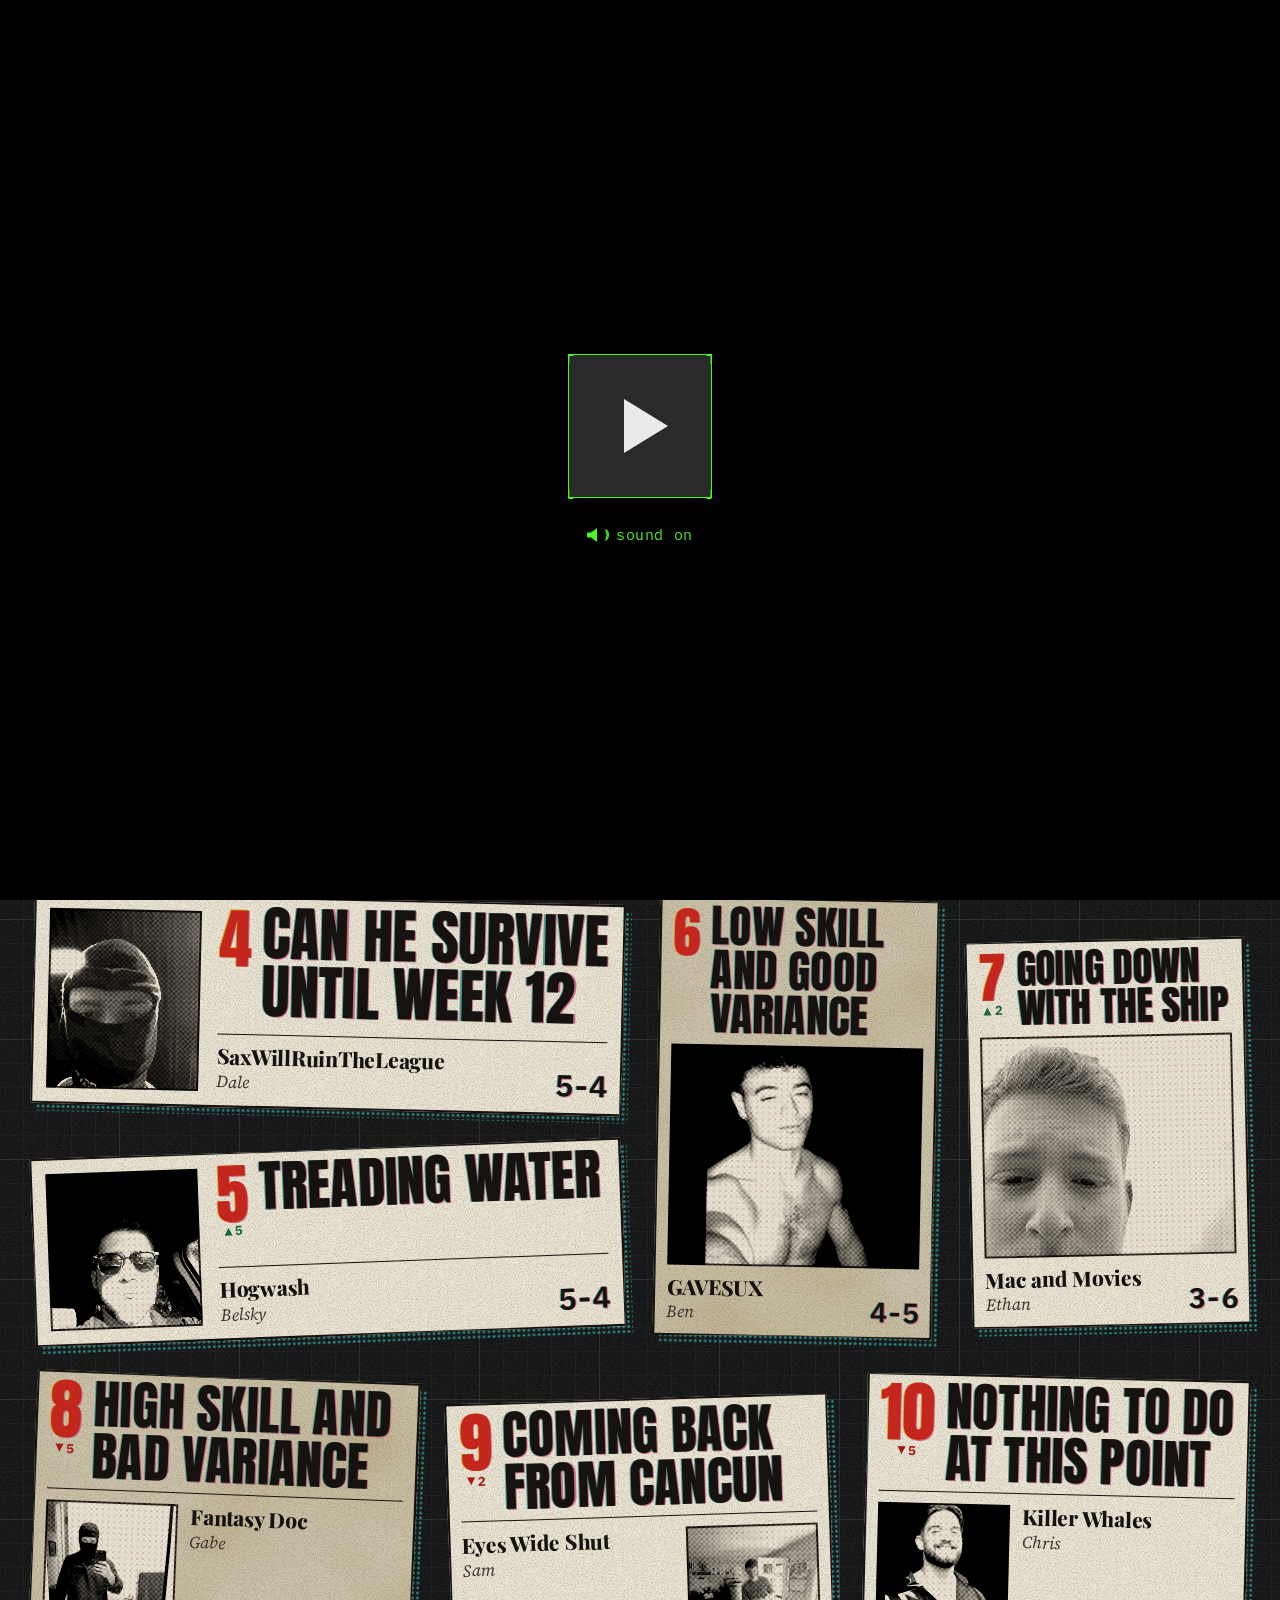
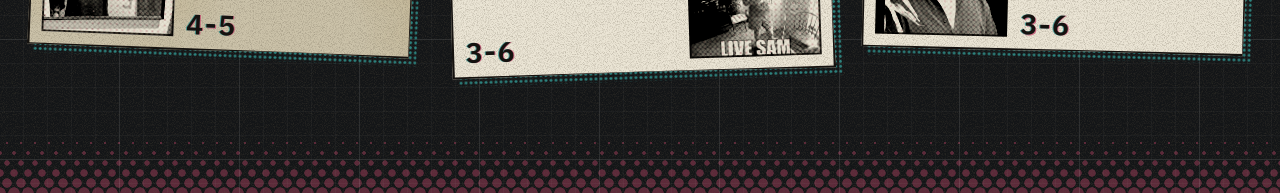
==== commit bc5b88e9: "Write-ups, interface sounds - write-ups for all ten teams (as written; set in capitals by css); a   " ====
--- a/index.html
+++ b/index.html
@@ -51,6 +51,7 @@
 <script src="js/fx.js"></script>
 <script src="js/clutter.js"></script>
 <script src="js/player.js"></script>
+<script src="js/sfx.js"></script>
 <script src="js/intro.js"></script>
 <script>APP.boot();</script>
 </body>
--- a/css/base.css
+++ b/css/base.css
@@ -337,6 +337,7 @@
 @media (min-width: 900px) {
   .prose--cols { max-width: none; columns: 2; column-gap: 36px; column-rule: 1px solid var(--rule); }
   .prose--cols p { break-inside: avoid-column; }
+  .prose--cols p:only-child { break-inside: auto; }   /* a write-up of one long paragraph runs across both columns */
 }
 
 .hl {
--- a/css/intro.css
+++ b/css/intro.css
@@ -2,7 +2,7 @@
    intro.css — the cutscene overlay built by js/intro.js (everything is scoped under .intro, classes prefixed ix-).
    Sections:
      1  overlay + tokens          5  newspaper stage: desk, flashes, headline banner, photo clippings
-     2  gate                      6  matchup reel (title card + 45 cards, flipped through)
+     2  gate                      6  matchup reel (a pile of cards, flipped through)
      3  terminal + static + CRT   7  BAM
      4  pre-intro beam            8  hold-to-skip        9  ?reduce
    Layout units: js sets --vw / --vh (1% of the overlay, px) and --cu (1% of the reel width, px). Where the reel and
@@ -179,11 +179,21 @@
 .intro[data-phase="pre"] .ix-pre, .intro[data-phase="intro"] .ix-pre { visibility: visible; }
 .ix-pre { background: #000; pointer-events: none; }
 .intro[data-phase="intro"] .ix-pre { background: transparent; }
-.ix-beam, .ix-glow { position: absolute; left: 7%; right: 7%; top: 50%; transform-origin: 50% 50%; will-change: transform, opacity; }
-.ix-beam { height: 2px; margin-top: -1px; border-radius: 2px; opacity: 0; }
+.ix-beam, .ix-glow { position: absolute; left: 0; right: 0; top: 50%; transform-origin: 50% 50%; will-change: transform, opacity; }
+.ix-beam { height: 2px; margin-top: -1px; opacity: 0; }
 .ix-beam.g { background: var(--t-green-2); box-shadow: 0 0 10px 1px rgba(74, 246, 38, .8); }
 .ix-beam.w { background: #fffdf2; box-shadow: 0 0 12px 2px rgba(255, 250, 225, .85); }
 .ix-glow { height: calc(var(--vh) * 34); margin-top: calc(var(--vh) * -17); opacity: 0; background: radial-gradient(ellipse 50% 50% at 50% 50%, rgba(255, 248, 222, .5) 0, rgba(255, 244, 205, .16) 30%, rgba(255, 240, 200, 0) 70%); }
+
+/* the line opens onto the stage: two black halves closed over it, slid apart by js (transform only), the line on each inner edge */
+.ix-shut { visibility: hidden; overflow: hidden; pointer-events: none; z-index: 15; }   /* over everything on the stage (its banner is z 9), under the skip control */
+.intro[data-phase="intro"] .ix-shut { visibility: visible; }
+.ix-shut i { position: absolute; left: 0; right: 0; height: 50%; background: #000; will-change: transform; }
+.ix-shut i.t { top: 0; }
+.ix-shut i.b { bottom: 0; }
+.ix-shut b { position: absolute; left: 0; right: 0; height: 2px; background: #fffdf2; box-shadow: 0 0 12px 2px rgba(255, 250, 225, .85); will-change: opacity; }
+.ix-shut i.t b { bottom: -1px; }
+.ix-shut i.b b { top: -1px; }
 
 /* ---------- 5. newspaper stage ---------- */
 .intro[data-phase="intro"] .ix-stage, .intro[data-phase="bam"] .ix-stage, .intro.ix-stage-on .ix-stage { visibility: visible; }
@@ -339,11 +349,15 @@
 .ix-card::before { content: ""; position: absolute; inset: 0; background-size: 128px 128px; opacity: .22; pointer-events: none; }
 .ix-card.on { visibility: inherit; }
 .ix-card.lit { animation: ix-reveal 140ms step-end; }
-.ix-card.out { animation: ix-flip var(--flip-ms, 230ms) step-end forwards; }
+.ix-card.out { animation: ix-flip var(--flip-ms, 230ms) linear forwards; }
+/* Held poses are written out as pairs of keyframes (a pose holds from its keyframe to just before the next one) instead of
+   relying on a step timing function: Safari does not hold steps on composited opacity / transform animations, and with
+   step-end the back of the paper (.ix-flap) showed flat and opaque over the matchup it had just uncovered. Every keyframe
+   carries the same transform list, and whatever is meant to be gone is also visibility: hidden. */
 @keyframes ix-flip {
-  0% { opacity: 1; transform: perspective(calc(var(--cu) * 230)) translate(var(--dx, 0px), calc(-50% + var(--dy, 0px))) rotate(var(--r, 0deg)) rotateX(30deg); }
-  22% { opacity: 1; transform: perspective(calc(var(--cu) * 230)) translate(var(--dx, 0px), calc(-50% + var(--dy, 0px))) rotate(var(--r, 0deg)) rotateX(61deg) skewX(-4deg); }
-  44%, 100% { opacity: 0; transform: perspective(calc(var(--cu) * 230)) translate(var(--dx, 0px), calc(-50% + var(--dy, 0px))) rotate(var(--r, 0deg)) rotateX(85deg); }
+  0%, 21.9% { opacity: 1; visibility: visible; transform: perspective(calc(var(--cu) * 230)) translate(var(--dx, 0px), calc(-50% + var(--dy, 0px))) rotate(var(--r, 0deg)) rotateX(30deg) skewX(0deg); }
+  22%, 43.9% { opacity: 1; visibility: visible; transform: perspective(calc(var(--cu) * 230)) translate(var(--dx, 0px), calc(-50% + var(--dy, 0px))) rotate(var(--r, 0deg)) rotateX(61deg) skewX(-4deg); }
+  44%, 100% { opacity: 0; visibility: hidden; transform: perspective(calc(var(--cu) * 230)) translate(var(--dx, 0px), calc(-50% + var(--dy, 0px))) rotate(var(--r, 0deg)) rotateX(85deg) skewX(0deg); }
 }
 @keyframes ix-reveal {
   0% { transform: translate(var(--dx, 0px), calc(-50% + var(--dy, 0px))) rotate(calc(var(--r, 0deg) * 1.5 + .5deg)) scale(1.04); }
@@ -365,32 +379,33 @@
   box-shadow: var(--n-shadow);
 }
 .ix-lit { background: #fffdf3; }
-.ix-flap.a { animation: ix-flap-a var(--flip-ms, 230ms) step-end both; }
-.ix-flap.b { animation: ix-flap-b var(--flip-ms, 230ms) step-end both; }
+.ix-flap { visibility: hidden; }   /* only ever shown by its own keyframes */
+.ix-flap.a { animation: ix-flap-a var(--flip-ms, 230ms) linear both; }
+.ix-flap.b { animation: ix-flap-b var(--flip-ms, 230ms) linear both; }
 @keyframes ix-flap-a {
-  0% { opacity: 0; }
-  44% { opacity: 1; transform: perspective(calc(var(--cu) * 230)) translate(var(--dx, 0px), calc(-50% + var(--dy, 0px))) rotate(var(--r, 0deg)) rotateX(85deg); }
-  64% { opacity: 1; transform: perspective(calc(var(--cu) * 230)) translate(var(--dx, 0px), calc(-50% + var(--dy, 0px))) rotate(var(--r, 0deg)) rotateX(112deg); }
-  84%, 100% { opacity: 0; }
+  0%, 43.9% { opacity: 0; visibility: hidden; transform: perspective(calc(var(--cu) * 230)) translate(var(--dx, 0px), calc(-50% + var(--dy, 0px))) rotate(var(--r, 0deg)) rotateX(85deg); }
+  44%, 63.9% { opacity: 1; visibility: visible; transform: perspective(calc(var(--cu) * 230)) translate(var(--dx, 0px), calc(-50% + var(--dy, 0px))) rotate(var(--r, 0deg)) rotateX(85deg); }
+  64%, 83.9% { opacity: 1; visibility: visible; transform: perspective(calc(var(--cu) * 230)) translate(var(--dx, 0px), calc(-50% + var(--dy, 0px))) rotate(var(--r, 0deg)) rotateX(112deg); }
+  84%, 100% { opacity: 0; visibility: hidden; transform: perspective(calc(var(--cu) * 230)) translate(var(--dx, 0px), calc(-50% + var(--dy, 0px))) rotate(var(--r, 0deg)) rotateX(112deg); }
 }
 @keyframes ix-flap-b {
-  0% { opacity: 0; }
-  44% { opacity: 1; transform: perspective(calc(var(--cu) * 230)) translate(var(--dx, 0px), calc(-50% + var(--dy, 0px))) rotate(var(--r, 0deg)) rotateX(85deg); }
-  64% { opacity: 1; transform: perspective(calc(var(--cu) * 230)) translate(var(--dx, 0px), calc(-50% + var(--dy, 0px))) rotate(var(--r, 0deg)) rotateX(112deg); }
-  84%, 100% { opacity: 0; }
+  0%, 43.9% { opacity: 0; visibility: hidden; transform: perspective(calc(var(--cu) * 230)) translate(var(--dx, 0px), calc(-50% + var(--dy, 0px))) rotate(var(--r, 0deg)) rotateX(85deg); }
+  44%, 63.9% { opacity: 1; visibility: visible; transform: perspective(calc(var(--cu) * 230)) translate(var(--dx, 0px), calc(-50% + var(--dy, 0px))) rotate(var(--r, 0deg)) rotateX(85deg); }
+  64%, 83.9% { opacity: 1; visibility: visible; transform: perspective(calc(var(--cu) * 230)) translate(var(--dx, 0px), calc(-50% + var(--dy, 0px))) rotate(var(--r, 0deg)) rotateX(112deg); }
+  84%, 100% { opacity: 0; visibility: hidden; transform: perspective(calc(var(--cu) * 230)) translate(var(--dx, 0px), calc(-50% + var(--dy, 0px))) rotate(var(--r, 0deg)) rotateX(112deg); }
 }
 .ix-lit.a { animation: ix-lit-a 210ms step-end both; }
 .ix-lit.b { animation: ix-lit-b 210ms step-end both; }
 @keyframes ix-lit-a {
-  0% { opacity: .8; transform: translate(var(--dx, 0px), calc(-50% + var(--dy, 0px))) rotate(calc(var(--r, 0deg) * 1.5 + .5deg)) scale(1.04); }
-  30% { opacity: .44; transform: translate(var(--dx, 0px), calc(-50% + var(--dy, 0px))) rotate(var(--r, 0deg)) scale(1.014); }
-  60% { opacity: .17; transform: translate(var(--dx, 0px), calc(-50% + var(--dy, 0px))) rotate(var(--r, 0deg)); }
+  0% { opacity: .5; transform: translate(var(--dx, 0px), calc(-50% + var(--dy, 0px))) rotate(calc(var(--r, 0deg) * 1.5 + .5deg)) scale(1.04); }
+  30% { opacity: .28; transform: translate(var(--dx, 0px), calc(-50% + var(--dy, 0px))) rotate(var(--r, 0deg)) scale(1.014); }
+  60% { opacity: .1; transform: translate(var(--dx, 0px), calc(-50% + var(--dy, 0px))) rotate(var(--r, 0deg)); }
   100% { opacity: 0; }
 }
 @keyframes ix-lit-b {
-  0% { opacity: .8; transform: translate(var(--dx, 0px), calc(-50% + var(--dy, 0px))) rotate(calc(var(--r, 0deg) * 1.5 + .5deg)) scale(1.04); }
-  30% { opacity: .44; transform: translate(var(--dx, 0px), calc(-50% + var(--dy, 0px))) rotate(var(--r, 0deg)) scale(1.014); }
-  60% { opacity: .17; transform: translate(var(--dx, 0px), calc(-50% + var(--dy, 0px))) rotate(var(--r, 0deg)); }
+  0% { opacity: .5; transform: translate(var(--dx, 0px), calc(-50% + var(--dy, 0px))) rotate(calc(var(--r, 0deg) * 1.5 + .5deg)) scale(1.04); }
+  30% { opacity: .28; transform: translate(var(--dx, 0px), calc(-50% + var(--dy, 0px))) rotate(var(--r, 0deg)) scale(1.014); }
+  60% { opacity: .1; transform: translate(var(--dx, 0px), calc(-50% + var(--dy, 0px))) rotate(var(--r, 0deg)); }
   100% { opacity: 0; }
 }
 /* the flash of a turn: a bloom behind the pile (js flips a/b), plus a glint from the flash pool on a corner of the card.
@@ -421,7 +436,6 @@
 .ix-mrow--l .ix-pts { font-size: calc(var(--cu) * 8); }
 /* the plates of the big type (week number, winner, winning score) for the snare hits: see .ix-plate in section 5 */
 .ix-card [data-t]::before, .ix-card [data-t]::after { content: attr(data-t); position: absolute; inset: 0; z-index: -1; padding: inherit; opacity: 0; pointer-events: none; text-shadow: none; }
-.ix-card.hit.on [data-t]::before, .ix-card.hit.on [data-t]::after { will-change: transform, opacity; }   /* the cards of the snare build: layers before the hit, not at it */
 .ix-card [data-t]::before { --sx: -1; color: var(--n-teal); }
 .ix-card [data-t]::after { --sx: 1; color: var(--n-rose); }
 .ix-card .ix-wk b::before { color: var(--n-must); }
@@ -429,10 +443,10 @@
 .ix-card.hb [data-t]::before, .ix-card.hb [data-t]::after { animation: ix-sep-b 230ms step-end; }
 .ix-measure { position: absolute; left: -9999px; top: 0; visibility: hidden; white-space: nowrap; font-family: var(--n-scream); font-size: 100px; line-height: 1; text-transform: uppercase; letter-spacing: .005em; padding: 0 .14em; }
 
-/* title card: what lies on top of the pile before the first matchup is turned up */
-.ix-title { text-align: center; padding-top: calc(var(--cu) * 5); padding-bottom: calc(var(--cu) * 5.5); }
-.ix-title .ix-mast { font-family: var(--n-mast); font-weight: 700; font-size: calc(var(--cu) * 12.6); line-height: 1.05; white-space: nowrap; overflow: hidden; padding: calc(var(--cu) * 3.4) 0 calc(var(--cu) * 2.6); border-bottom: calc(var(--cu) * .5) double var(--n-ink); border-bottom-width: 4px; }
-.ix-title .ix-ed { font-family: var(--n-scream); font-size: calc(var(--cu) * 7.4); line-height: 1; text-transform: uppercase; letter-spacing: .03em; padding-top: calc(var(--cu) * 3.6); white-space: nowrap; }
+/* a matchup still to be played: the pairing only, both names the same weight */
+.ix-mrow--p { height: calc(var(--cu) * 15); grid-template-columns: minmax(0, 1fr); }
+.ix-mrow--p + .ix-mrow--p { border-top: 1px dashed var(--n-rule); }
+.ix-mrow--p .ix-name { font-size: calc(var(--cu) * 10.6); }
 
 /* ---------- 7. BAM ----------
    Everything here is started by two classes on the overlay — .ix-bam-fx (the impact graphics) and, a frame later,
--- a/css/team.css
+++ b/css/team.css
@@ -181,7 +181,7 @@
 }
 
 /* ---------- write-up ---------- */
-.tm-writeup__text { font-size: var(--fs-3); }
+.tm-writeup__text { font-size: var(--fs-3); text-transform: uppercase; letter-spacing: 0.01em; hyphens: manual; }   /* set in capitals (the text in writeups.js stays as written) */
 .tm-writeup__text > p:first-child::first-letter {
   float: left;
   font-family: var(--f-head); font-weight: 900; font-size: 3.4em; line-height: 0.8;
